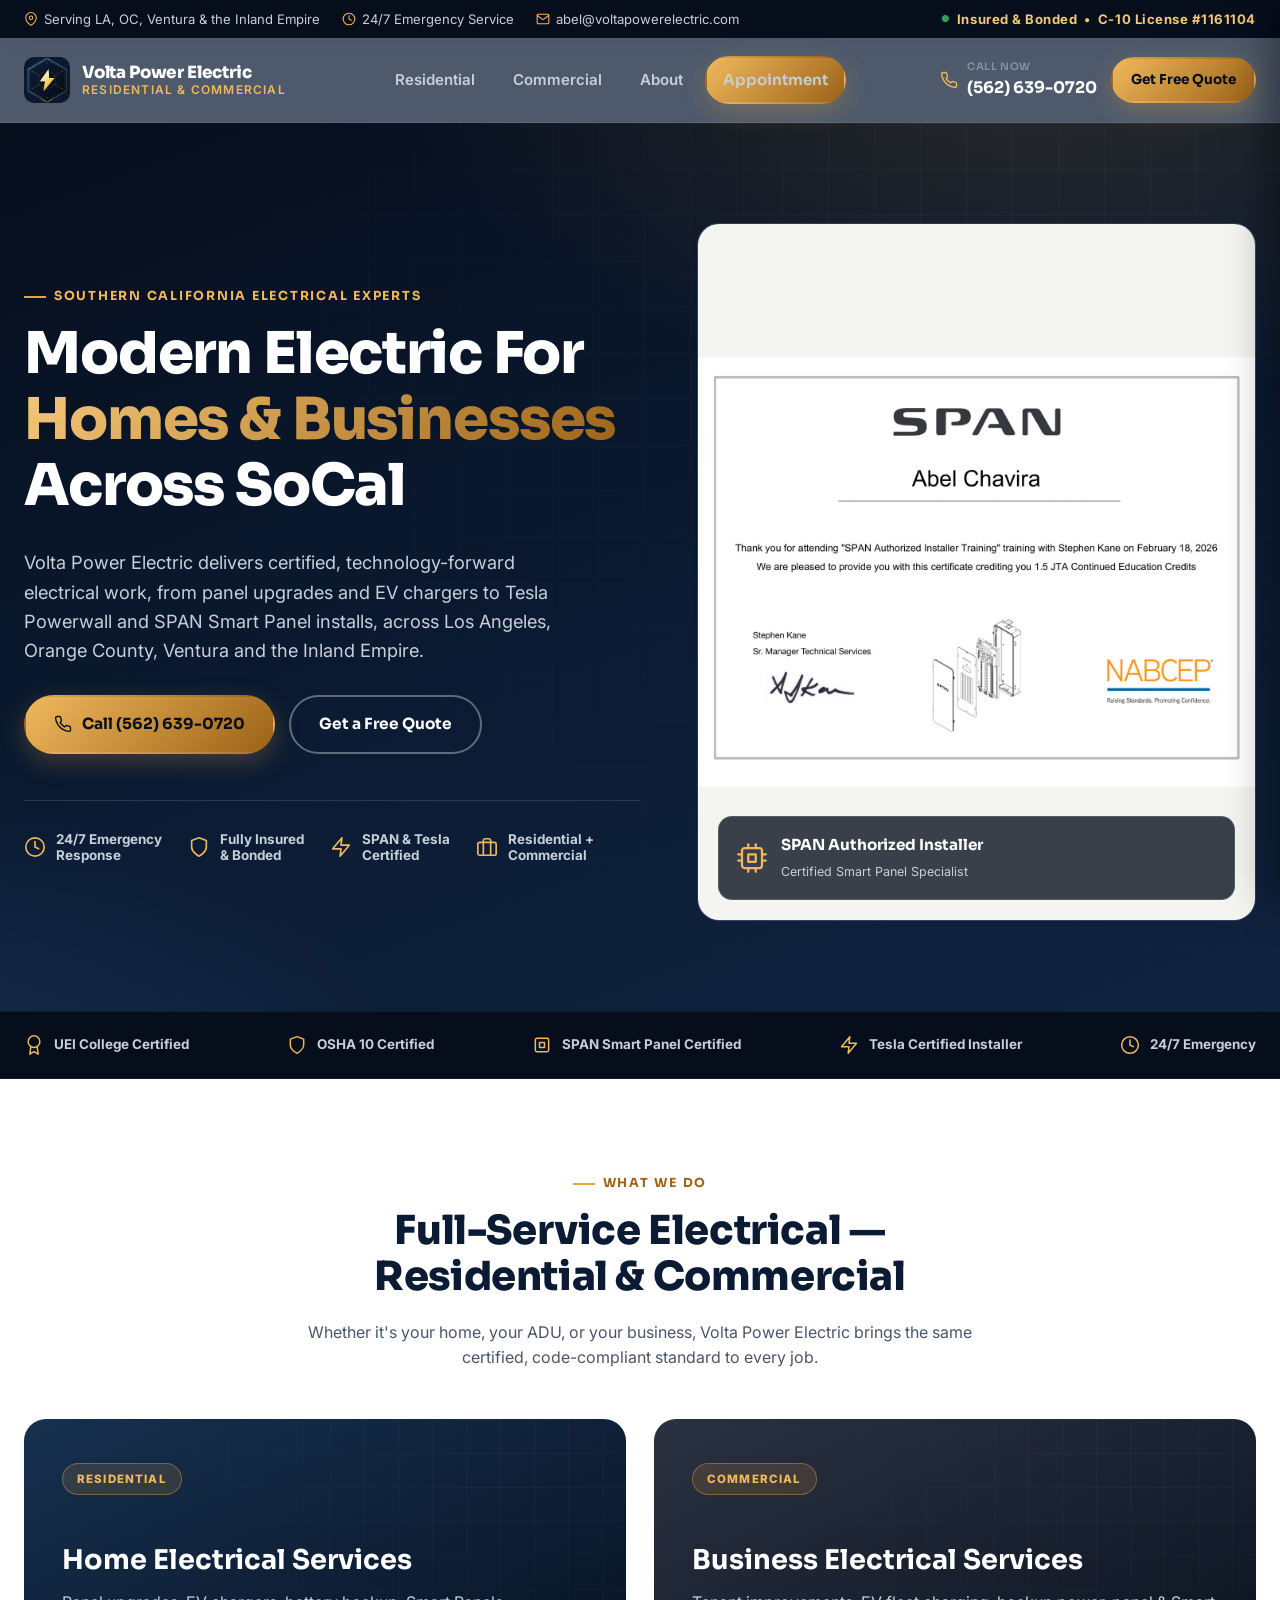
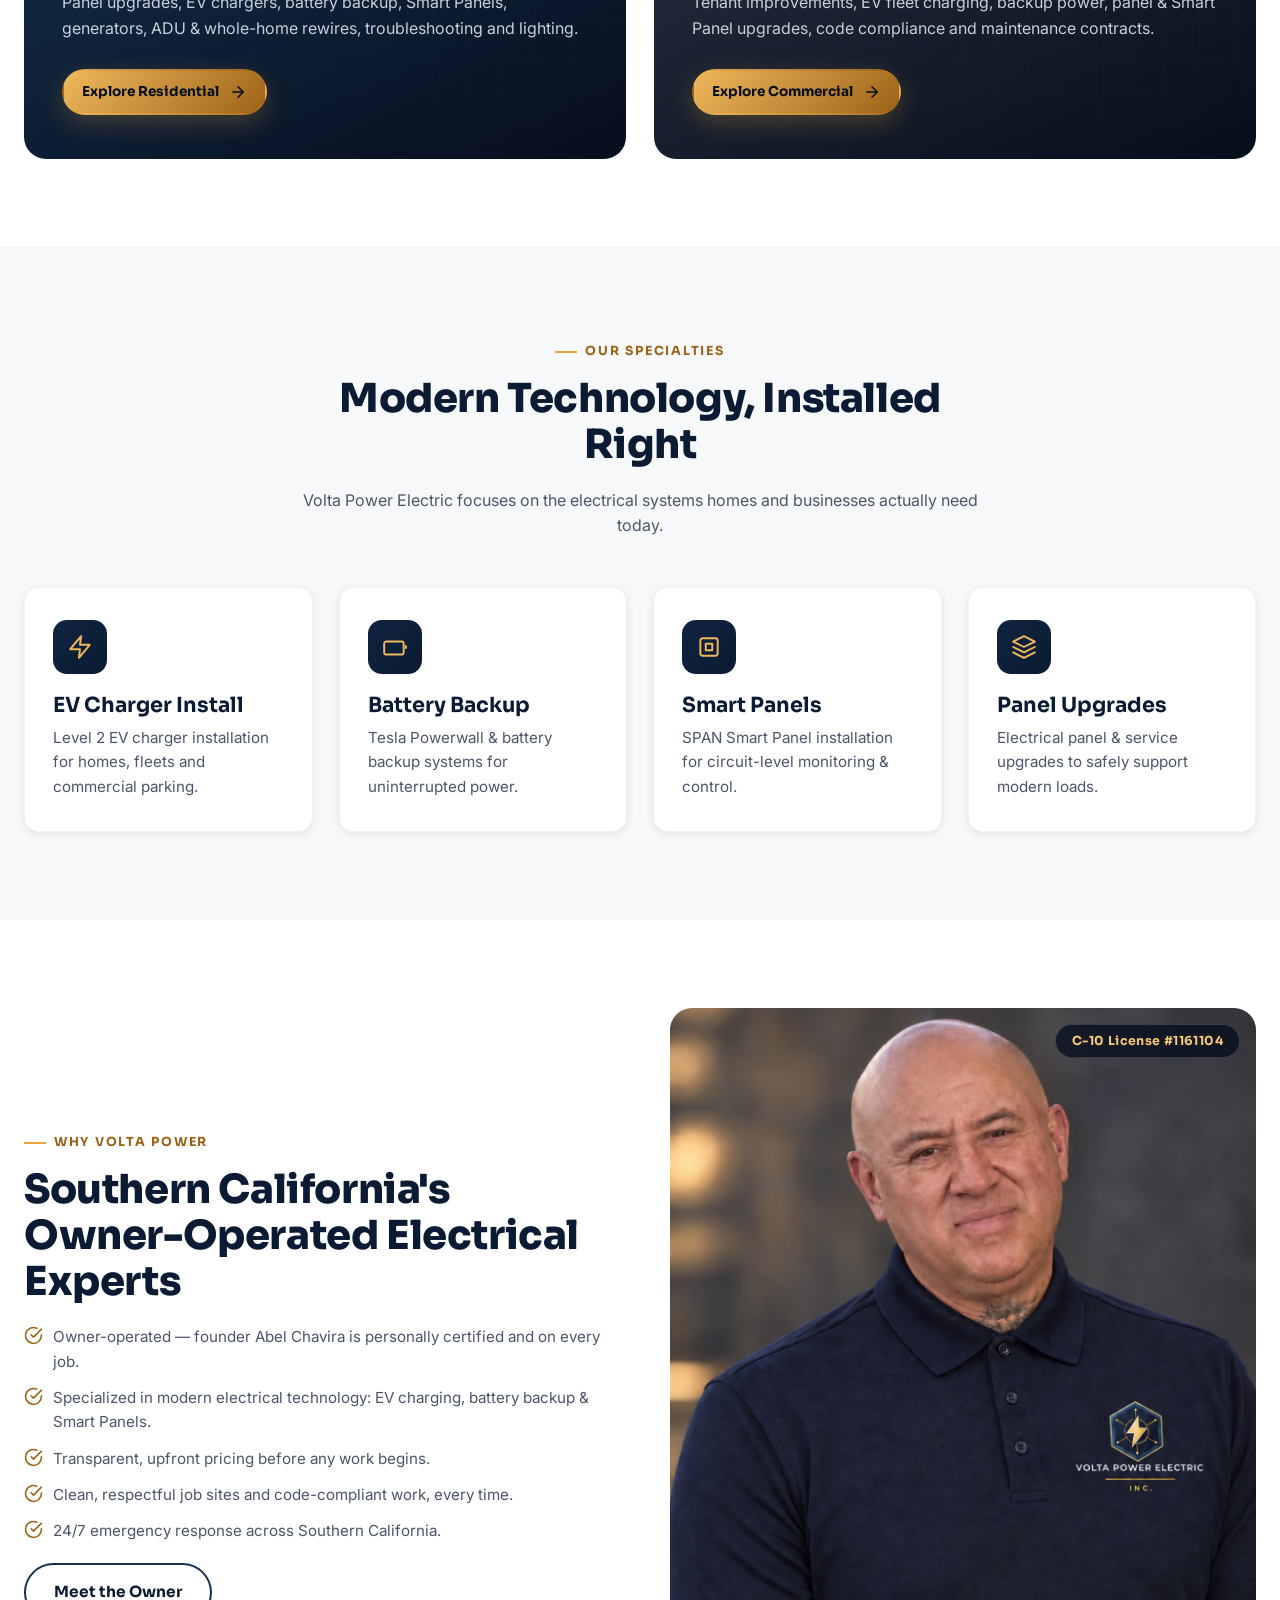
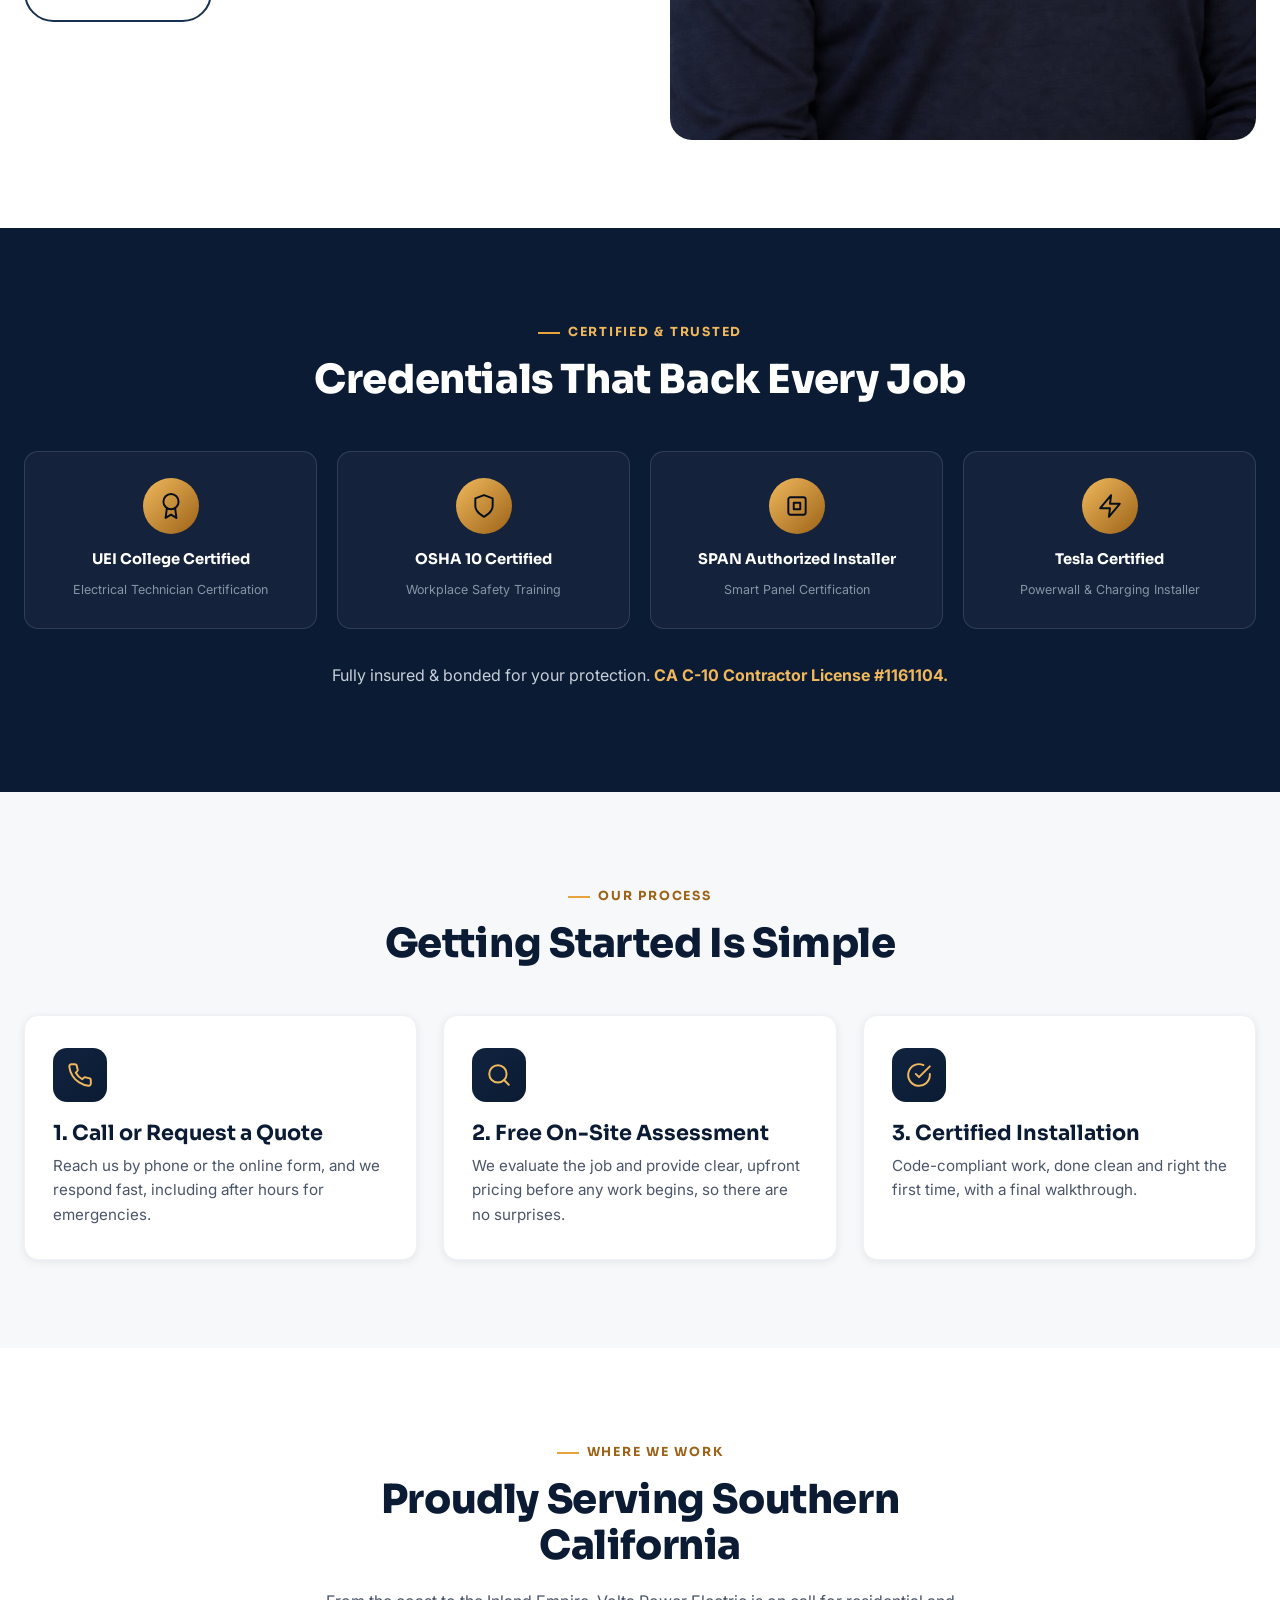
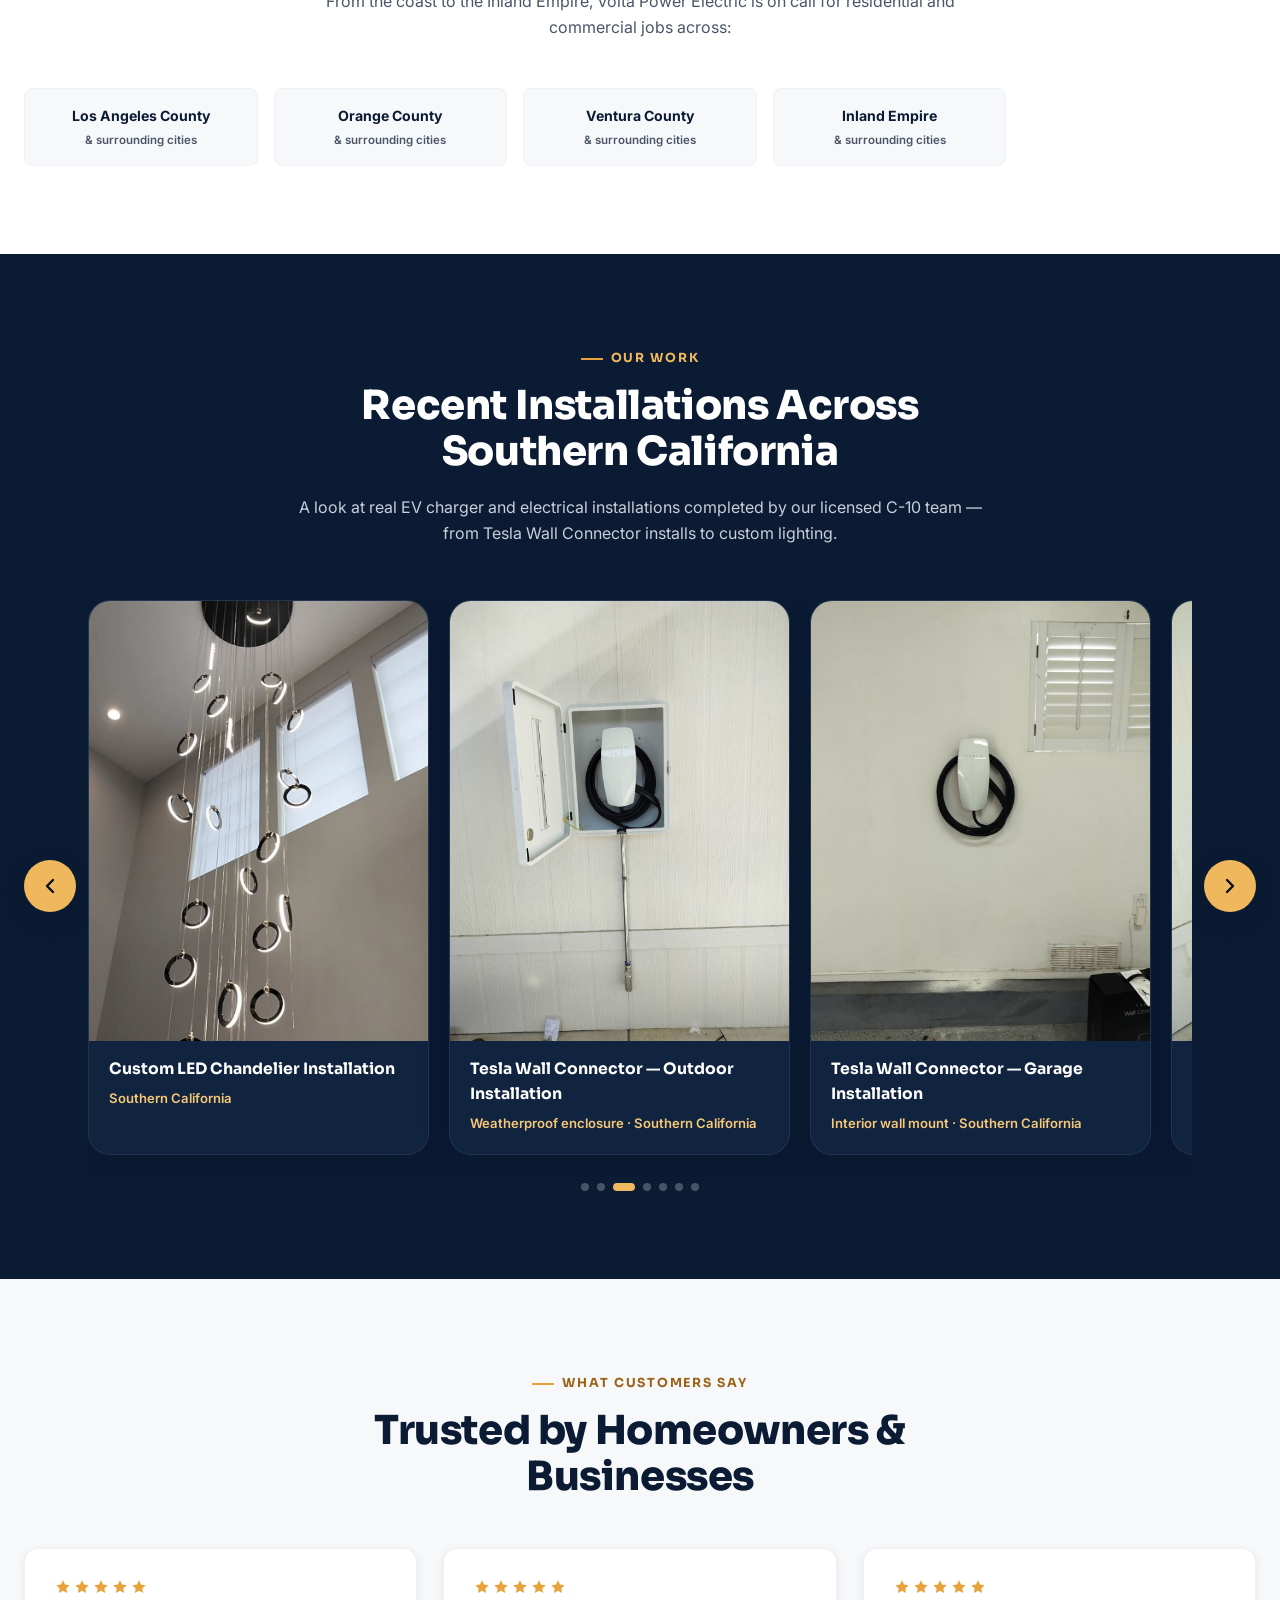
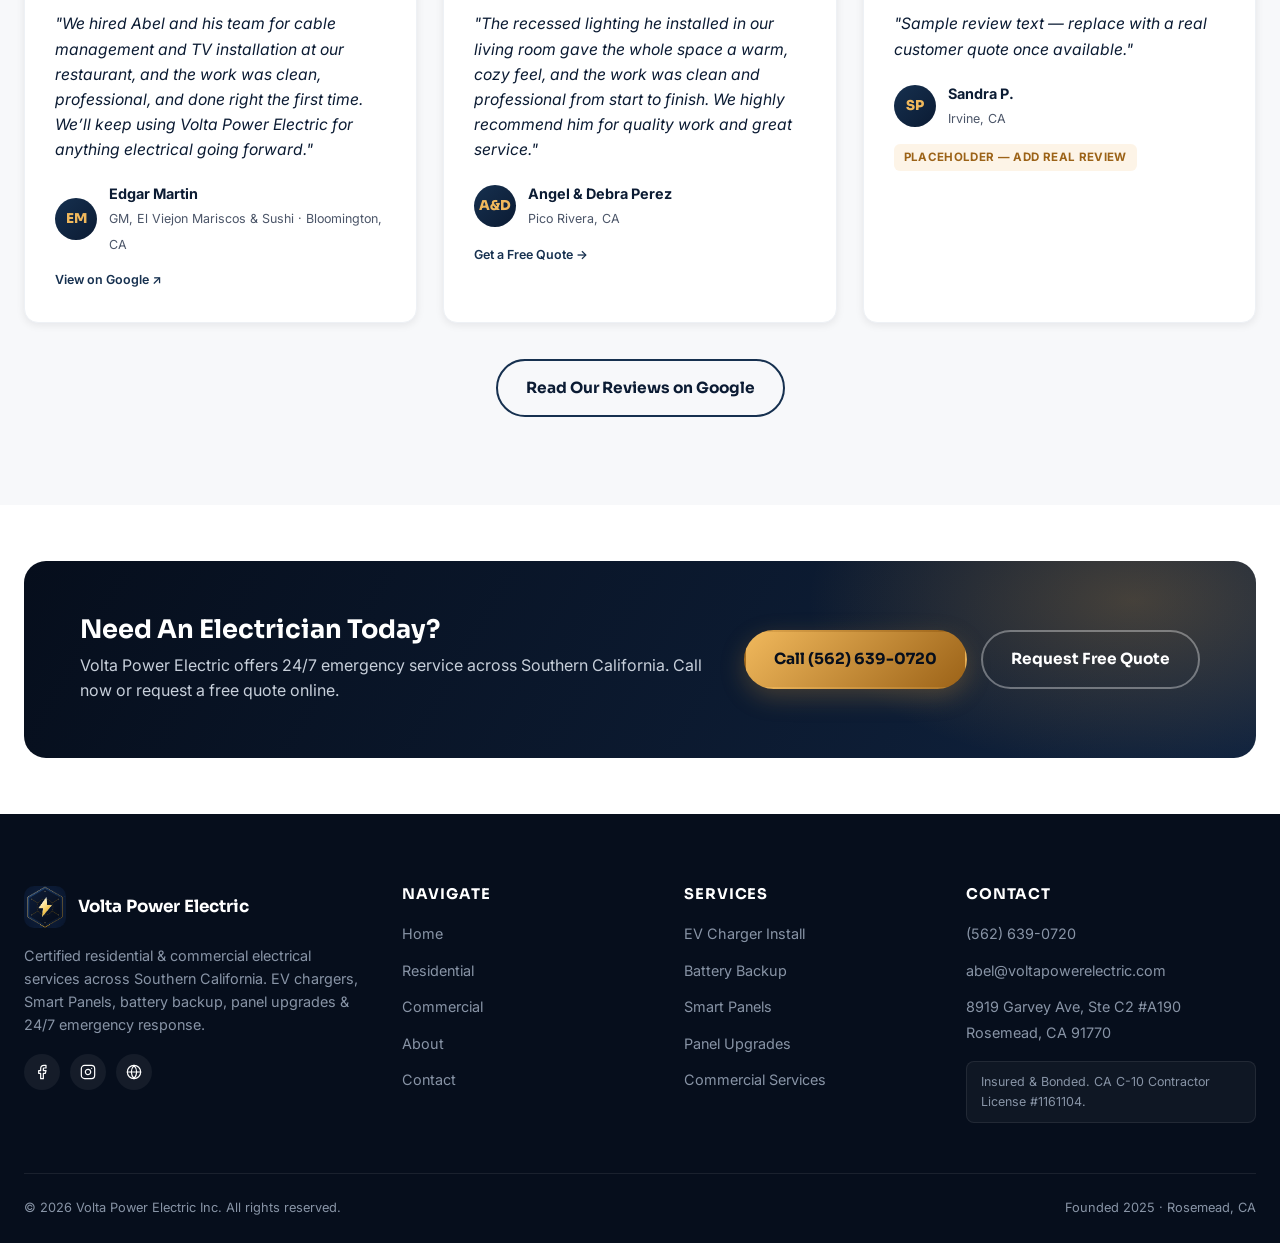
==== index.html @ 50ca8257 "Add living room recessed lighting photo to Our Work carousel New 7th carousel slide and matching JSO" ====
<!DOCTYPE html>
<html lang="en">
<head>
<meta charset="UTF-8">
<meta name="viewport" content="width=device-width, initial-scale=1.0">
<title>Volta Power Electric | SoCal Residential &amp; Commercial Electrician</title>
<meta name="description" content="Licensed C-10 electrician serving LA, Orange County, the Inland Empire &amp; Ventura County. EV chargers, Smart Panels, battery backup &amp; 24/7 emergency service.">
<meta name="robots" content="index, follow">
<link rel="canonical" href="https://voltapowerelectric.com/">
<meta name="theme-color" content="#0b1b33">
<link rel="icon" type="image/png" href="assets/images/favicon-32.png">
<link rel="apple-touch-icon" href="assets/images/apple-touch-icon.png">
<meta property="og:type" content="website">
<meta property="og:site_name" content="Volta Power Electric">
<meta property="og:title" content="Volta Power Electric | SoCal Residential &amp; Commercial Electrician">
<meta property="og:description" content="Licensed C-10 electrician serving LA, Orange County, the Inland Empire &amp; Ventura County. EV chargers, Smart Panels, battery backup &amp; 24/7 emergency service.">
<meta property="og:url" content="https://voltapowerelectric.com/">
<meta property="og:image" content="https://voltapowerelectric.com/assets/images/logo-full.png">
<meta property="og:image:width" content="3000">
<meta property="og:image:height" content="3500">
<meta property="og:locale" content="en_US">
<meta name="twitter:card" content="summary_large_image">
<meta name="twitter:title" content="Volta Power Electric | SoCal Residential &amp; Commercial Electrician">
<meta name="twitter:description" content="Licensed C-10 electrician serving LA, Orange County, the Inland Empire &amp; Ventura County. EV chargers, Smart Panels, battery backup &amp; 24/7 emergency service.">
<meta name="twitter:image" content="https://voltapowerelectric.com/assets/images/logo-full.png">
<link rel="preconnect" href="https://fonts.googleapis.com">
<link rel="preconnect" href="https://fonts.gstatic.com" crossorigin>
<link href="https://fonts.googleapis.com/css2?family=Inter:wght@400;500;600;700;800&family=Sora:wght@600;700;800&display=swap" rel="stylesheet">
<link rel="stylesheet" href="css/style.css?v=7">

<script type="application/ld+json">
{
  "@context": "https://schema.org",
  "@type": "Electrician",
  "@id": "https://voltapowerelectric.com/#business",
  "name": "Volta Power Electric",
  "legalName": "Volta Power Electric Inc.",
  "url": "https://voltapowerelectric.com/",
  "image": [
    "https://voltapowerelectric.com/assets/images/logo-full.png",
    {
      "@type": "ImageObject",
      "url": "https://voltapowerelectric.com/assets/images/tesla-wall-connector-outdoor-enclosure-installation.jpg",
      "caption": "Tesla Wall Connector EV charger installed in a weatherproof outdoor enclosure, Southern California"
    },
    {
      "@type": "ImageObject",
      "url": "https://voltapowerelectric.com/assets/images/tesla-wall-connector-wall-mount-installation.jpg",
      "caption": "Tesla Wall Connector Level 2 EV charger installed on an interior garage wall, Southern California"
    },
    {
      "@type": "ImageObject",
      "url": "https://voltapowerelectric.com/assets/images/ev-charger-installation-tesla-model-y.jpg",
      "caption": "Tesla Model Y charging from a newly installed EV charger, Southern California"
    },
    {
      "@type": "ImageObject",
      "url": "https://voltapowerelectric.com/assets/images/led-chandelier-installation-southern-california.jpg",
      "caption": "Custom multi-tier LED ring chandelier installation, Southern California"
    },
    {
      "@type": "ImageObject",
      "url": "https://voltapowerelectric.com/assets/images/stage-lighting-installation-church-auditorium.jpg",
      "caption": "Theatrical stage lighting installation in a church auditorium, Southern California"
    },
    {
      "@type": "ImageObject",
      "url": "https://voltapowerelectric.com/assets/images/commercial-stage-lighting-fixture-installation.jpg",
      "caption": "Commercial stage lighting fixture installation, Southern California"
    },
    {
      "@type": "ImageObject",
      "url": "https://voltapowerelectric.com/assets/images/recessed-lighting-living-room-installation.jpg",
      "caption": "Recessed LED lighting installation in a living room, Southern California"
    }
  ],
  "logo": "https://voltapowerelectric.com/assets/images/logo-full.png",
  "telephone": "+1-562-639-0720",
  "email": "abel@voltapowerelectric.com",
  "priceRange": "$$",
  "foundingDate": "2025",
  "founder": {
    "@type": "Person",
    "name": "Abel Chavira"
  },
  "address": {
    "@type": "PostalAddress",
    "streetAddress": "8919 Garvey Ave, Ste C2 #A190",
    "addressLocality": "Rosemead",
    "addressRegion": "CA",
    "postalCode": "91770",
    "addressCountry": "US"
  },
  "areaServed": [
    {
      "@type": "AdministrativeArea",
      "name": "Los Angeles County"
    },
    {
      "@type": "AdministrativeArea",
      "name": "Orange County"
    },
    {
      "@type": "AdministrativeArea",
      "name": "Ventura County"
    },
    {
      "@type": "AdministrativeArea",
      "name": "Inland Empire"
    }
  ],
  "openingHoursSpecification": [
    {
      "@type": "OpeningHoursSpecification",
      "dayOfWeek": [
        "Monday",
        "Tuesday",
        "Wednesday",
        "Thursday",
        "Friday"
      ],
      "opens": "08:00",
      "closes": "17:00"
    }
  ],
  "hasCredential": {
    "@type": "Credential",
    "credentialCategory": "License",
    "name": "CA C-10 Electrical Contractor License",
    "identifier": "1161104"
  },
  "sameAs": [
    "https://www.google.com/search?q=Volta+Power+Electric+Rosemead+CA"
  ],
  "hasOfferCatalog": {
    "@type": "OfferCatalog",
    "name": "Electrical Services",
    "itemListElement": [
      {
        "@type": "Offer",
        "itemOffered": {
          "@type": "Service",
          "name": "EV Charger Installation"
        }
      },
      {
        "@type": "Offer",
        "itemOffered": {
          "@type": "Service",
          "name": "Electrical Panel Upgrades"
        }
      },
      {
        "@type": "Offer",
        "itemOffered": {
          "@type": "Service",
          "name": "Smart Panel Installation"
        }
      },
      {
        "@type": "Offer",
        "itemOffered": {
          "@type": "Service",
          "name": "Battery Backup Installation"
        }
      },
      {
        "@type": "Offer",
        "itemOffered": {
          "@type": "Service",
          "name": "Generator Installation"
        }
      },
      {
        "@type": "Offer",
        "itemOffered": {
          "@type": "Service",
          "name": "Home & ADU Rewiring"
        }
      },
      {
        "@type": "Offer",
        "itemOffered": {
          "@type": "Service",
          "name": "Electrical Troubleshooting & Repair"
        }
      },
      {
        "@type": "Offer",
        "itemOffered": {
          "@type": "Service",
          "name": "Lighting Design & Installation"
        }
      },
      {
        "@type": "Offer",
        "itemOffered": {
          "@type": "Service",
          "name": "Commercial Tenant Improvements"
        }
      },
      {
        "@type": "Offer",
        "itemOffered": {
          "@type": "Service",
          "name": "Commercial Maintenance Contracts"
        }
      }
    ]
  }
}
</script>
</head>
<body>
<a class="skip-link" href="#main-content">Skip to main content</a>

<!-- ============ TOP BAR ============ -->
<div class="top-bar">
  <div class="container">
    <div class="top-bar-left">
      <span><svg aria-hidden="true" focusable="false" viewBox="0 0 24 24" fill="none" stroke="currentColor" stroke-width="1.8" stroke-linecap="round" stroke-linejoin="round"><path d="M21 10c0 7-9 13-9 13s-9-6-9-13a9 9 0 0 1 18 0z"></path><circle cx="12" cy="10" r="3"></circle></svg> Serving LA, OC, Ventura &amp; the Inland Empire</span>
      <span><svg aria-hidden="true" focusable="false" viewBox="0 0 24 24" fill="none" stroke="currentColor" stroke-width="1.8" stroke-linecap="round" stroke-linejoin="round"><circle cx="12" cy="12" r="10"></circle><polyline points="12 6 12 12 16 14"></polyline></svg> 24/7 Emergency Service</span>
      <span><svg aria-hidden="true" focusable="false" viewBox="0 0 24 24" fill="none" stroke="currentColor" stroke-width="1.8" stroke-linecap="round" stroke-linejoin="round"><path d="M4 4h16c1.1 0 2 .9 2 2v12c0 1.1-.9 2-2 2H4c-1.1 0-2-.9-2-2V6c0-1.1.9-2 2-2z"></path><polyline points="22,6 12,13 2,6"></polyline></svg> abel@voltapowerelectric.com</span>
    </div>
    <div class="top-bar-badge">Insured &amp; Bonded &nbsp;•&nbsp; C-10 License #1161104</div>
  </div>
</div>

<!-- ============ HEADER ============ -->
<header class="site-header">
  <div class="container header-inner">
    <a href="index.html" class="brand">
      <img src="assets/images/logo-icon.png" alt="Volta Power Electric logo">
      <div class="brand-text">
        <strong>Volta Power Electric</strong>
        <span>Residential &amp; Commercial</span>
      </div>
    </a>
    <nav class="main-nav">
      <a href="residential.html">Residential</a>
      <a href="commercial.html">Commercial</a>
      <a href="about.html">About</a>
      <a href="contact.html#book-online" class="btn btn-gold btn-sm">Appointment</a>
    </nav>
    <div class="header-cta">
      <a href="tel:+15626390720" class="header-phone">
        <svg aria-hidden="true" focusable="false" viewBox="0 0 24 24" fill="none" stroke="currentColor" stroke-width="1.8" stroke-linecap="round" stroke-linejoin="round"><path d="M22 16.92v3a2 2 0 0 1-2.18 2 19.79 19.79 0 0 1-8.63-3.07 19.5 19.5 0 0 1-6-6 19.79 19.79 0 0 1-3.07-8.67A2 2 0 0 1 4.11 2h3a2 2 0 0 1 2 1.72c.127.96.361 1.903.7 2.81a2 2 0 0 1-.45 2.11L8.09 9.91a16 16 0 0 0 6 6l1.27-1.27a2 2 0 0 1 2.11-.45c.907.339 1.85.573 2.81.7A2 2 0 0 1 22 16.92z"></path></svg>
        <span><small>Call Now</small>(562) 639-0720</span>
      </a>
      <a href="contact.html" class="btn btn-gold btn-sm">Get Free Quote</a>
    </div>
    <button class="nav-toggle" aria-label="Toggle navigation"><span></span></button>
  </div>
</header>
<div class="nav-scrim"></div>
<nav class="mobile-nav">
  <a href="index.html">Home</a>
  <a href="residential.html">Residential</a>
  <a href="commercial.html">Commercial</a>
  <a href="about.html">About</a>
  <a href="contact.html#book-online">Appointment</a>
  <a href="tel:+15626390720" class="btn btn-gold btn-block">Call (562) 639-0720</a>
</nav>

<main id="main-content">
<!-- ============ HERO ============ -->
<section class="hero">
  <div class="container hero-grid">
    <div class="hero-copy">
      <span class="eyebrow">Southern California Electrical Experts</span>
      <h1>Modern Electric For <span class="accent">Homes &amp; Businesses</span> Across SoCal</h1>
      <p class="lead">Volta Power Electric delivers certified, technology-forward electrical work, from panel upgrades and EV chargers to Tesla Powerwall and SPAN Smart Panel installs, across Los Angeles, Orange County, Ventura and the Inland Empire.</p>
      <div class="hero-actions">
        <a href="tel:+15626390720" class="btn btn-gold">
          <svg aria-hidden="true" focusable="false" viewBox="0 0 24 24" fill="none" stroke="currentColor" stroke-width="1.8" stroke-linecap="round" stroke-linejoin="round"><path d="M22 16.92v3a2 2 0 0 1-2.18 2 19.79 19.79 0 0 1-8.63-3.07 19.5 19.5 0 0 1-6-6 19.79 19.79 0 0 1-3.07-8.67A2 2 0 0 1 4.11 2h3a2 2 0 0 1 2 1.72c.127.96.361 1.903.7 2.81a2 2 0 0 1-.45 2.11L8.09 9.91a16 16 0 0 0 6 6l1.27-1.27a2 2 0 0 1 2.11-.45c.907.339 1.85.573 2.81.7A2 2 0 0 1 22 16.92z"></path></svg>
          Call (562) 639-0720
        </a>
        <a href="contact.html" class="btn btn-outline">Get a Free Quote</a>
      </div>
      <div class="hero-trust">
        <div class="hero-trust-item">
          <svg aria-hidden="true" focusable="false" viewBox="0 0 24 24" fill="none" stroke="currentColor" stroke-width="1.8" stroke-linecap="round" stroke-linejoin="round"><circle cx="12" cy="12" r="10"></circle><polyline points="12 6 12 12 16 14"></polyline></svg>
          <span>24/7 Emergency<br>Response</span>
        </div>
        <div class="hero-trust-item">
          <svg aria-hidden="true" focusable="false" viewBox="0 0 24 24" fill="none" stroke="currentColor" stroke-width="1.8" stroke-linecap="round" stroke-linejoin="round"><path d="M12 22s8-4 8-10V5l-8-3-8 3v7c0 6 8 10 8 10z"></path></svg>
          <span>Fully Insured<br>&amp; Bonded</span>
        </div>
        <div class="hero-trust-item">
          <svg aria-hidden="true" focusable="false" viewBox="0 0 24 24" fill="none" stroke="currentColor" stroke-width="1.8" stroke-linecap="round" stroke-linejoin="round"><polygon points="13 2 3 14 12 14 11 22 21 10 12 10 13 2"></polygon></svg>
          <span>SPAN &amp; Tesla<br>Certified</span>
        </div>
        <div class="hero-trust-item">
          <svg aria-hidden="true" focusable="false" viewBox="0 0 24 24" fill="none" stroke="currentColor" stroke-width="1.8" stroke-linecap="round" stroke-linejoin="round"><rect x="2" y="7" width="20" height="14" rx="2" ry="2"></rect><path d="M16 21V5a2 2 0 0 0-2-2h-4a2 2 0 0 0-2 2v16"></path></svg>
          <span>Residential +<br>Commercial</span>
        </div>
      </div>
    </div>
    <div class="hero-visual">
      <a href="documents/Abel-Chavira-SPAN-Authorized-Installer-Certificate.pdf" target="_blank" rel="noopener" title="View SPAN Authorized Installer Certificate (PDF)" style="display:flex; align-items:center; justify-content:center; width:100%; height:100%; background:#f4f4f0;">
        <img src="assets/images/span-certificate-preview.jpg" alt="SPAN Authorized Installer Certificate — Abel Chavira" style="width:100%; height:100%; object-fit:contain; display:block;">
      </a>
      <div class="badge-float">
        <svg aria-hidden="true" focusable="false" viewBox="0 0 24 24" fill="none" stroke="currentColor" stroke-width="1.8" stroke-linecap="round" stroke-linejoin="round"><rect x="4" y="4" width="16" height="16" rx="2" ry="2"></rect><rect x="9" y="9" width="6" height="6"></rect><line x1="9" y1="1" x2="9" y2="4"></line><line x1="15" y1="1" x2="15" y2="4"></line><line x1="9" y1="20" x2="9" y2="23"></line><line x1="15" y1="20" x2="15" y2="23"></line><line x1="20" y1="9" x2="23" y2="9"></line><line x1="20" y1="14" x2="23" y2="14"></line><line x1="1" y1="9" x2="4" y2="9"></line><line x1="1" y1="14" x2="4" y2="14"></line></svg>
        <div>
          <strong>SPAN Authorized Installer</strong>
          <span>Certified Smart Panel Specialist</span>
        </div>
      </div>
    </div>
  </div>
</section>

<!-- ============ TRUST STRIP ============ -->
<div class="trust-strip">
  <div class="container">
    <div class="trust-strip-item"><svg aria-hidden="true" focusable="false" viewBox="0 0 24 24" fill="none" stroke="currentColor" stroke-width="1.8" stroke-linecap="round" stroke-linejoin="round"><circle cx="12" cy="8" r="7"></circle><polyline points="8.21 13.89 7 23 12 20 17 23 15.79 13.88"></polyline></svg> UEI College Certified</div>
    <div class="trust-strip-item"><svg aria-hidden="true" focusable="false" viewBox="0 0 24 24" fill="none" stroke="currentColor" stroke-width="1.8" stroke-linecap="round" stroke-linejoin="round"><path d="M12 22s8-4 8-10V5l-8-3-8 3v7c0 6 8 10 8 10z"></path></svg> OSHA 10 Certified</div>
    <div class="trust-strip-item"><svg aria-hidden="true" focusable="false" viewBox="0 0 24 24" fill="none" stroke="currentColor" stroke-width="1.8" stroke-linecap="round" stroke-linejoin="round"><rect x="4" y="4" width="16" height="16" rx="2" ry="2"></rect><rect x="9" y="9" width="6" height="6"></rect></svg> SPAN Smart Panel Certified</div>
    <div class="trust-strip-item"><svg aria-hidden="true" focusable="false" viewBox="0 0 24 24" fill="none" stroke="currentColor" stroke-width="1.8" stroke-linecap="round" stroke-linejoin="round"><polygon points="13 2 3 14 12 14 11 22 21 10 12 10 13 2"></polygon></svg> Tesla Certified Installer</div>
    <div class="trust-strip-item"><svg aria-hidden="true" focusable="false" viewBox="0 0 24 24" fill="none" stroke="currentColor" stroke-width="1.8" stroke-linecap="round" stroke-linejoin="round"><circle cx="12" cy="12" r="10"></circle><polyline points="12 6 12 12 16 14"></polyline></svg> 24/7 Emergency</div>
  </div>
</div>

<!-- ============ SERVICES OVERVIEW ============ -->
<section class="bg-white">
  <div class="container">
    <div class="section-head center">
      <span class="eyebrow">What We Do</span>
      <h2>Full-Service Electrical — Residential &amp; Commercial</h2>
      <p>Whether it's your home, your ADU, or your business, Volta Power Electric brings the same certified, code-compliant standard to every job.</p>
    </div>
    <div class="split-grid">
      <div class="split-card residential">
        <span class="tag">Residential</span>
        <h3>Home Electrical Services</h3>
        <p>Panel upgrades, EV chargers, battery backup, Smart Panels, generators, ADU &amp; whole-home rewires, troubleshooting and lighting.</p>
        <a href="residential.html" class="btn btn-gold btn-sm">Explore Residential
          <svg aria-hidden="true" focusable="false" viewBox="0 0 24 24" fill="none" stroke="currentColor" stroke-width="2" stroke-linecap="round" stroke-linejoin="round"><line x1="5" y1="12" x2="19" y2="12"></line><polyline points="12 5 19 12 12 19"></polyline></svg>
        </a>
      </div>
      <div class="split-card commercial">
        <span class="tag">Commercial</span>
        <h3>Business Electrical Services</h3>
        <p>Tenant improvements, EV fleet charging, backup power, panel &amp; Smart Panel upgrades, code compliance and maintenance contracts.</p>
        <a href="commercial.html" class="btn btn-gold btn-sm">Explore Commercial
          <svg aria-hidden="true" focusable="false" viewBox="0 0 24 24" fill="none" stroke="currentColor" stroke-width="2" stroke-linecap="round" stroke-linejoin="round"><line x1="5" y1="12" x2="19" y2="12"></line><polyline points="12 5 19 12 12 19"></polyline></svg>
        </a>
      </div>
    </div>
  </div>
</section>

<!-- ============ SPECIALTIES ============ -->
<section class="bg-off">
  <div class="container">
    <div class="section-head center">
      <span class="eyebrow">Our Specialties</span>
      <h2>Modern Technology, Installed Right</h2>
      <p>Volta Power Electric focuses on the electrical systems homes and businesses actually need today.</p>
    </div>
    <div class="grid grid-4">
      <div class="card">
        <div class="card-icon"><svg aria-hidden="true" focusable="false" viewBox="0 0 24 24" fill="none" stroke="currentColor" stroke-width="1.8" stroke-linecap="round" stroke-linejoin="round"><polygon points="13 2 3 14 12 14 11 22 21 10 12 10 13 2"></polygon></svg></div>
        <h3>EV Charger Install</h3>
        <p>Level 2 EV charger installation for homes, fleets and commercial parking.</p>
      </div>
      <div class="card">
        <div class="card-icon"><svg aria-hidden="true" focusable="false" viewBox="0 0 24 24" fill="none" stroke="currentColor" stroke-width="1.8" stroke-linecap="round" stroke-linejoin="round"><rect x="2" y="7" width="18" height="12" rx="2" ry="2"></rect><line x1="22" y1="13" x2="22" y2="11"></line></svg></div>
        <h3>Battery Backup</h3>
        <p>Tesla Powerwall &amp; battery backup systems for uninterrupted power.</p>
      </div>
      <div class="card">
        <div class="card-icon"><svg aria-hidden="true" focusable="false" viewBox="0 0 24 24" fill="none" stroke="currentColor" stroke-width="1.8" stroke-linecap="round" stroke-linejoin="round"><rect x="4" y="4" width="16" height="16" rx="2" ry="2"></rect><rect x="9" y="9" width="6" height="6"></rect></svg></div>
        <h3>Smart Panels</h3>
        <p>SPAN Smart Panel installation for circuit-level monitoring &amp; control.</p>
      </div>
      <div class="card">
        <div class="card-icon"><svg aria-hidden="true" focusable="false" viewBox="0 0 24 24" fill="none" stroke="currentColor" stroke-width="1.8" stroke-linecap="round" stroke-linejoin="round"><polygon points="12 2 2 7 12 12 22 7 12 2"></polygon><polyline points="2 17 12 22 22 17"></polyline><polyline points="2 12 12 17 22 12"></polyline></svg></div>
        <h3>Panel Upgrades</h3>
        <p>Electrical panel &amp; service upgrades to safely support modern loads.</p>
      </div>
    </div>
  </div>
</section>

<!-- ============ WHY CHOOSE US ============ -->
<section class="bg-white">
  <div class="container two-col">
    <div>
      <span class="eyebrow">Why Volta Power</span>
      <h2>Southern California's Owner-Operated Electrical Experts</h2>
      <ul class="check-list">
        <li>
          <svg aria-hidden="true" focusable="false" viewBox="0 0 24 24" fill="none" stroke="currentColor" stroke-width="2" stroke-linecap="round" stroke-linejoin="round"><path d="M22 11.08V12a10 10 0 1 1-5.93-9.14"></path><polyline points="22 4 12 14.01 9 11.01"></polyline></svg>
          Owner-operated — founder Abel Chavira is personally certified and on every job.
        </li>
        <li>
          <svg aria-hidden="true" focusable="false" viewBox="0 0 24 24" fill="none" stroke="currentColor" stroke-width="2" stroke-linecap="round" stroke-linejoin="round"><path d="M22 11.08V12a10 10 0 1 1-5.93-9.14"></path><polyline points="22 4 12 14.01 9 11.01"></polyline></svg>
          Specialized in modern electrical technology: EV charging, battery backup &amp; Smart Panels.
        </li>
        <li>
          <svg aria-hidden="true" focusable="false" viewBox="0 0 24 24" fill="none" stroke="currentColor" stroke-width="2" stroke-linecap="round" stroke-linejoin="round"><path d="M22 11.08V12a10 10 0 1 1-5.93-9.14"></path><polyline points="22 4 12 14.01 9 11.01"></polyline></svg>
          Transparent, upfront pricing before any work begins.
        </li>
        <li>
          <svg aria-hidden="true" focusable="false" viewBox="0 0 24 24" fill="none" stroke="currentColor" stroke-width="2" stroke-linecap="round" stroke-linejoin="round"><path d="M22 11.08V12a10 10 0 1 1-5.93-9.14"></path><polyline points="22 4 12 14.01 9 11.01"></polyline></svg>
          Clean, respectful job sites and code-compliant work, every time.
        </li>
        <li>
          <svg aria-hidden="true" focusable="false" viewBox="0 0 24 24" fill="none" stroke="currentColor" stroke-width="2" stroke-linecap="round" stroke-linejoin="round"><path d="M22 11.08V12a10 10 0 1 1-5.93-9.14"></path><polyline points="22 4 12 14.01 9 11.01"></polyline></svg>
          24/7 emergency response across Southern California.
        </li>
      </ul>
      <a href="about.html" class="btn btn-outline-navy" style="margin-top:8px;">Meet the Owner</a>
    </div>
    <div class="portrait-frame" style="border-radius:var(--radius-lg); overflow:hidden; aspect-ratio: 4/5;">
      <img src="assets/images/abel-chavira.jpg" alt="Abel Chavira, Owner &amp; Certified Electrician" style="width:100%; height:100%; object-fit:cover; display:block;">
      <button type="button" class="license-badge-corner" data-open-pdf-modal aria-haspopup="dialog">C-10 License #1161104</button>
    </div>
  </div>
</section>

<!-- ============ CERTIFICATIONS ============ -->
<section class="bg-navy">
  <div class="container">
    <div class="section-head center">
      <span class="eyebrow">Certified &amp; Trusted</span>
      <h2>Credentials That Back Every Job</h2>
    </div>
    <div class="cert-grid">
      <div class="cert-card">
        <div class="cert-icon"><svg aria-hidden="true" focusable="false" viewBox="0 0 24 24" fill="none" stroke="currentColor" stroke-width="1.8" stroke-linecap="round" stroke-linejoin="round"><circle cx="12" cy="8" r="7"></circle><polyline points="8.21 13.89 7 23 12 20 17 23 15.79 13.88"></polyline></svg></div>
        <strong>UEI College Certified</strong>
        <span>Electrical Technician Certification</span>
      </div>
      <div class="cert-card">
        <div class="cert-icon"><svg aria-hidden="true" focusable="false" viewBox="0 0 24 24" fill="none" stroke="currentColor" stroke-width="1.8" stroke-linecap="round" stroke-linejoin="round"><path d="M12 22s8-4 8-10V5l-8-3-8 3v7c0 6 8 10 8 10z"></path></svg></div>
        <strong>OSHA 10 Certified</strong>
        <span>Workplace Safety Training</span>
      </div>
      <div class="cert-card">
        <div class="cert-icon"><svg aria-hidden="true" focusable="false" viewBox="0 0 24 24" fill="none" stroke="currentColor" stroke-width="1.8" stroke-linecap="round" stroke-linejoin="round"><rect x="4" y="4" width="16" height="16" rx="2" ry="2"></rect><rect x="9" y="9" width="6" height="6"></rect></svg></div>
        <strong>SPAN Authorized Installer</strong>
        <span>Smart Panel Certification</span>
      </div>
      <div class="cert-card">
        <div class="cert-icon"><svg aria-hidden="true" focusable="false" viewBox="0 0 24 24" fill="none" stroke="currentColor" stroke-width="1.8" stroke-linecap="round" stroke-linejoin="round"><polygon points="13 2 3 14 12 14 11 22 21 10 12 10 13 2"></polygon></svg></div>
        <strong>Tesla Certified</strong>
        <span>Powerwall &amp; Charging Installer</span>
      </div>
    </div>
    <p class="text-center" style="margin-top:34px; color: var(--gray-300);">Fully insured &amp; bonded for your protection. <strong style="color:var(--gold-400);">CA C-10 Contractor License #1161104.</strong></p>
  </div>
</section>

<!-- ============ HOW IT WORKS ============ -->
<section class="bg-off">
  <div class="container">
    <div class="section-head center">
      <span class="eyebrow">Our Process</span>
      <h2>Getting Started Is Simple</h2>
    </div>
    <div class="grid grid-3">
      <div class="card">
        <div class="card-icon"><svg aria-hidden="true" focusable="false" viewBox="0 0 24 24" fill="none" stroke="currentColor" stroke-width="1.8" stroke-linecap="round" stroke-linejoin="round"><path d="M22 16.92v3a2 2 0 0 1-2.18 2 19.79 19.79 0 0 1-8.63-3.07 19.5 19.5 0 0 1-6-6 19.79 19.79 0 0 1-3.07-8.67A2 2 0 0 1 4.11 2h3a2 2 0 0 1 2 1.72c.127.96.361 1.903.7 2.81a2 2 0 0 1-.45 2.11L8.09 9.91a16 16 0 0 0 6 6l1.27-1.27a2 2 0 0 1 2.11-.45c.907.339 1.85.573 2.81.7A2 2 0 0 1 22 16.92z"></path></svg></div>
        <h3>1. Call or Request a Quote</h3>
        <p>Reach us by phone or the online form, and we respond fast, including after hours for emergencies.</p>
      </div>
      <div class="card">
        <div class="card-icon"><svg aria-hidden="true" focusable="false" viewBox="0 0 24 24" fill="none" stroke="currentColor" stroke-width="1.8" stroke-linecap="round" stroke-linejoin="round"><circle cx="11" cy="11" r="8"></circle><line x1="21" y1="21" x2="16.65" y2="16.65"></line></svg></div>
        <h3>2. Free On-Site Assessment</h3>
        <p>We evaluate the job and provide clear, upfront pricing before any work begins, so there are no surprises.</p>
      </div>
      <div class="card">
        <div class="card-icon"><svg aria-hidden="true" focusable="false" viewBox="0 0 24 24" fill="none" stroke="currentColor" stroke-width="1.8" stroke-linecap="round" stroke-linejoin="round"><path d="M22 11.08V12a10 10 0 1 1-5.93-9.14"></path><polyline points="22 4 12 14.01 9 11.01"></polyline></svg></div>
        <h3>3. Certified Installation</h3>
        <p>Code-compliant work, done clean and right the first time, with a final walkthrough.</p>
      </div>
    </div>
  </div>
</section>

<!-- ============ SERVICE AREA ============ -->
<section class="bg-white">
  <div class="container">
    <div class="section-head center">
      <span class="eyebrow">Where We Work</span>
      <h2>Proudly Serving Southern California</h2>
      <p>From the coast to the Inland Empire, Volta Power Electric is on call for residential and commercial jobs across:</p>
    </div>
    <div class="area-grid">
      <div class="area-chip">Los Angeles County<span>&amp; surrounding cities</span></div>
      <div class="area-chip">Orange County<span>&amp; surrounding cities</span></div>
      <div class="area-chip">Ventura County<span>&amp; surrounding cities</span></div>
      <div class="area-chip">Inland Empire<span>&amp; surrounding cities</span></div>
    </div>
  </div>
</section>

<!-- ============ OUR WORK ============ -->
<section class="bg-navy" id="our-work">
  <div class="container">
    <div class="section-head center">
      <span class="eyebrow">Our Work</span>
      <h2>Recent Installations Across Southern California</h2>
      <p>A look at real EV charger and electrical installations completed by our licensed C-10 team &mdash; from Tesla Wall Connector installs to custom lighting.</p>
    </div>
    <div class="work-carousel">
      <button type="button" class="carousel-btn carousel-btn-prev" data-carousel-prev aria-label="Previous project photo">
        <svg aria-hidden="true" focusable="false" viewBox="0 0 24 24" fill="none" stroke="currentColor" stroke-width="2" stroke-linecap="round" stroke-linejoin="round"><polyline points="15 18 9 12 15 6"></polyline></svg>
      </button>
      <div class="work-track" data-carousel-track tabindex="0" role="region" aria-roledescription="carousel" aria-label="Project photo gallery">
        <figure class="work-slide" data-carousel-slide>
          <img src="assets/images/led-chandelier-installation-southern-california.jpg" alt="Spiral LED ring chandelier installed in a two-story home foyer" loading="lazy" width="794" height="1400">
          <figcaption><strong>Custom LED Chandelier Installation</strong><span>Southern California</span></figcaption>
        </figure>
        <figure class="work-slide" data-carousel-slide>
          <img src="assets/images/tesla-wall-connector-outdoor-enclosure-installation.jpg" alt="Tesla Wall Connector EV charger mounted in a weatherproof outdoor enclosure" loading="lazy" width="1050" height="1400">
          <figcaption><strong>Tesla Wall Connector &mdash; Outdoor Installation</strong><span>Weatherproof enclosure &middot; Southern California</span></figcaption>
        </figure>
        <figure class="work-slide" data-carousel-slide>
          <img src="assets/images/tesla-wall-connector-wall-mount-installation.jpg" alt="Tesla Wall Connector EV charger mounted on an interior garage wall" loading="lazy" width="1050" height="1400">
          <figcaption><strong>Tesla Wall Connector &mdash; Garage Installation</strong><span>Interior wall mount &middot; Southern California</span></figcaption>
        </figure>
        <figure class="work-slide" data-carousel-slide>
          <img src="assets/images/ev-charger-installation-tesla-model-y.jpg" alt="Tesla Model Y plugged into a newly installed home EV charger" loading="lazy" width="1050" height="1400">
          <figcaption><strong>EV Charger Installation</strong><span>Ready to charge &middot; Southern California</span></figcaption>
        </figure>
        <figure class="work-slide" data-carousel-slide>
          <img src="assets/images/stage-lighting-installation-church-auditorium.jpg" alt="Stage lighting fixture mounted on a ceiling truss in a church auditorium" loading="lazy" width="1050" height="1400">
          <figcaption><strong>Stage Lighting Installation</strong><span>Church auditorium &middot; Southern California</span></figcaption>
        </figure>
        <figure class="work-slide" data-carousel-slide>
          <img src="assets/images/commercial-stage-lighting-fixture-installation.jpg" alt="Commercial stage lighting fixture mounted on a ceiling truss" loading="lazy" width="1050" height="1400">
          <figcaption><strong>Commercial Lighting Installation</strong><span>Southern California</span></figcaption>
        </figure>
        <figure class="work-slide" data-carousel-slide>
          <img src="assets/images/recessed-lighting-living-room-installation.jpg" alt="Recessed LED lighting installed in a living room ceiling" loading="lazy" width="1024" height="768">
          <figcaption><strong>Recessed Lighting Installation</strong><span>Living room &middot; Southern California</span></figcaption>
        </figure>
      </div>
      <button type="button" class="carousel-btn carousel-btn-next" data-carousel-next aria-label="Next project photo">
        <svg aria-hidden="true" focusable="false" viewBox="0 0 24 24" fill="none" stroke="currentColor" stroke-width="2" stroke-linecap="round" stroke-linejoin="round"><polyline points="9 18 15 12 9 6"></polyline></svg>
      </button>
    </div>
    <div class="carousel-dots" data-carousel-dots></div>
  </div>
</section>

<!-- ============ TESTIMONIALS ============ -->
<section class="bg-off">
  <div class="container">
    <div class="section-head center">
      <span class="eyebrow">What Customers Say</span>
      <h2>Trusted by Homeowners &amp; Businesses</h2>
    </div>
    <div class="grid grid-3">
      <div class="testi-card">
        <div class="testi-stars">
          <svg aria-hidden="true" focusable="false" viewBox="0 0 24 24" fill="currentColor"><polygon points="12 2 15.09 8.26 22 9.27 17 14.14 18.18 21.02 12 17.77 5.82 21.02 7 14.14 2 9.27 8.91 8.26 12 2"></polygon></svg>
          <svg aria-hidden="true" focusable="false" viewBox="0 0 24 24" fill="currentColor"><polygon points="12 2 15.09 8.26 22 9.27 17 14.14 18.18 21.02 12 17.77 5.82 21.02 7 14.14 2 9.27 8.91 8.26 12 2"></polygon></svg>
          <svg aria-hidden="true" focusable="false" viewBox="0 0 24 24" fill="currentColor"><polygon points="12 2 15.09 8.26 22 9.27 17 14.14 18.18 21.02 12 17.77 5.82 21.02 7 14.14 2 9.27 8.91 8.26 12 2"></polygon></svg>
          <svg aria-hidden="true" focusable="false" viewBox="0 0 24 24" fill="currentColor"><polygon points="12 2 15.09 8.26 22 9.27 17 14.14 18.18 21.02 12 17.77 5.82 21.02 7 14.14 2 9.27 8.91 8.26 12 2"></polygon></svg>
          <svg aria-hidden="true" focusable="false" viewBox="0 0 24 24" fill="currentColor"><polygon points="12 2 15.09 8.26 22 9.27 17 14.14 18.18 21.02 12 17.77 5.82 21.02 7 14.14 2 9.27 8.91 8.26 12 2"></polygon></svg>
        </div>
        <blockquote>"We hired Abel and his team for cable management and TV installation at our restaurant, and the work was clean, professional, and done right the first time. We’ll keep using Volta Power Electric for anything electrical going forward."</blockquote>
        <div class="testi-person">
          <div class="testi-avatar">EM</div>
          <div><strong>Edgar Martin</strong><span>GM, El Viejon Mariscos &amp; Sushi &middot; Bloomington, CA</span></div>
        </div>
        <a class="testi-source" href="https://share.google/qU9FLqSfdnpmx8aQb" target="_blank" rel="noopener">View on Google &#8599;</a>
      </div>
      <div class="testi-card">
        <div class="testi-stars">
          <svg aria-hidden="true" focusable="false" viewBox="0 0 24 24" fill="currentColor"><polygon points="12 2 15.09 8.26 22 9.27 17 14.14 18.18 21.02 12 17.77 5.82 21.02 7 14.14 2 9.27 8.91 8.26 12 2"></polygon></svg>
          <svg aria-hidden="true" focusable="false" viewBox="0 0 24 24" fill="currentColor"><polygon points="12 2 15.09 8.26 22 9.27 17 14.14 18.18 21.02 12 17.77 5.82 21.02 7 14.14 2 9.27 8.91 8.26 12 2"></polygon></svg>
          <svg aria-hidden="true" focusable="false" viewBox="0 0 24 24" fill="currentColor"><polygon points="12 2 15.09 8.26 22 9.27 17 14.14 18.18 21.02 12 17.77 5.82 21.02 7 14.14 2 9.27 8.91 8.26 12 2"></polygon></svg>
          <svg aria-hidden="true" focusable="false" viewBox="0 0 24 24" fill="currentColor"><polygon points="12 2 15.09 8.26 22 9.27 17 14.14 18.18 21.02 12 17.77 5.82 21.02 7 14.14 2 9.27 8.91 8.26 12 2"></polygon></svg>
          <svg aria-hidden="true" focusable="false" viewBox="0 0 24 24" fill="currentColor"><polygon points="12 2 15.09 8.26 22 9.27 17 14.14 18.18 21.02 12 17.77 5.82 21.02 7 14.14 2 9.27 8.91 8.26 12 2"></polygon></svg>
        </div>
        <blockquote>"The recessed lighting he installed in our living room gave the whole space a warm, cozy feel, and the work was clean and professional from start to finish. We highly recommend him for quality work and great service."</blockquote>
        <div class="testi-person">
          <div class="testi-avatar">A&amp;D</div>
          <div><strong>Angel &amp; Debra Perez</strong><span>Pico Rivera, CA</span></div>
        </div>
        <a class="testi-source" href="contact.html#book-online">Get a Free Quote &#8594;</a>
      </div>
      <div class="testi-card">
        <div class="testi-stars">
          <svg aria-hidden="true" focusable="false" viewBox="0 0 24 24" fill="currentColor"><polygon points="12 2 15.09 8.26 22 9.27 17 14.14 18.18 21.02 12 17.77 5.82 21.02 7 14.14 2 9.27 8.91 8.26 12 2"></polygon></svg>
          <svg aria-hidden="true" focusable="false" viewBox="0 0 24 24" fill="currentColor"><polygon points="12 2 15.09 8.26 22 9.27 17 14.14 18.18 21.02 12 17.77 5.82 21.02 7 14.14 2 9.27 8.91 8.26 12 2"></polygon></svg>
          <svg aria-hidden="true" focusable="false" viewBox="0 0 24 24" fill="currentColor"><polygon points="12 2 15.09 8.26 22 9.27 17 14.14 18.18 21.02 12 17.77 5.82 21.02 7 14.14 2 9.27 8.91 8.26 12 2"></polygon></svg>
          <svg aria-hidden="true" focusable="false" viewBox="0 0 24 24" fill="currentColor"><polygon points="12 2 15.09 8.26 22 9.27 17 14.14 18.18 21.02 12 17.77 5.82 21.02 7 14.14 2 9.27 8.91 8.26 12 2"></polygon></svg>
          <svg aria-hidden="true" focusable="false" viewBox="0 0 24 24" fill="currentColor"><polygon points="12 2 15.09 8.26 22 9.27 17 14.14 18.18 21.02 12 17.77 5.82 21.02 7 14.14 2 9.27 8.91 8.26 12 2"></polygon></svg>
        </div>
        <blockquote>"Sample review text — replace with a real customer quote once available."</blockquote>
        <div class="testi-person">
          <div class="testi-avatar">SP</div>
          <div><strong>Sandra P.</strong><span>Irvine, CA</span></div>
        </div>
        <span class="placeholder-note">Placeholder — add real review</span>
      </div>
    </div>
    <div class="text-center" style="margin-top:36px;">
      <a href="https://www.google.com/search?q=Volta+Power+Electric+Rosemead+CA" target="_blank" rel="noopener" class="btn btn-outline-navy">Read Our Reviews on Google</a>
    </div>
  </div>
</section>

<!-- ============ CTA BANNER ============ -->
<section class="bg-white section-tight">
  <div class="container">
    <div class="cta-banner">
      <div>
        <h3>Need An Electrician Today?</h3>
        <p>Volta Power Electric offers 24/7 emergency service across Southern California. Call now or request a free quote online.</p>
      </div>
      <div class="cta-actions">
        <a href="tel:+15626390720" class="btn btn-gold">Call (562) 639-0720</a>
        <a href="contact.html" class="btn btn-outline">Request Free Quote</a>
      </div>
    </div>
  </div>
</section>
</main>

<!-- ============ FOOTER ============ -->
<footer class="site-footer">
  <div class="container">
    <div class="footer-grid">
      <div>
        <div class="footer-brand">
          <img src="assets/images/logo-icon.png" alt="Volta Power Electric logo">
          <strong>Volta Power Electric</strong>
        </div>
        <p>Certified residential &amp; commercial electrical services across Southern California. EV chargers, Smart Panels, battery backup, panel upgrades &amp; 24/7 emergency response.</p>
        <div class="footer-social">
          <a href="#" aria-label="Facebook"><svg aria-hidden="true" focusable="false" viewBox="0 0 24 24" fill="none" stroke="currentColor" stroke-width="1.8" stroke-linecap="round" stroke-linejoin="round"><path d="M18 2h-3a5 5 0 0 0-5 5v3H7v4h3v8h4v-8h3l1-4h-4V7a1 1 0 0 1 1-1h3z"></path></svg></a>
          <a href="https://www.instagram.com/voltapowerelectric?stkn=NTc4MTIwNjQ2YQ==" aria-label="Instagram" target="_blank" rel="noopener"><svg aria-hidden="true" focusable="false" viewBox="0 0 24 24" fill="none" stroke="currentColor" stroke-width="1.8" stroke-linecap="round" stroke-linejoin="round"><rect x="2" y="2" width="20" height="20" rx="5" ry="5"></rect><path d="M16 11.37A4 4 0 1 1 12.63 8 4 4 0 0 1 16 11.37z"></path><line x1="17.5" y1="6.5" x2="17.51" y2="6.5"></line></svg></a>
          <a href="https://www.google.com/search?q=Volta+Power+Electric+Rosemead+CA" target="_blank" rel="noopener" aria-label="Google Reviews"><svg aria-hidden="true" focusable="false" viewBox="0 0 24 24" fill="none" stroke="currentColor" stroke-width="1.8" stroke-linecap="round" stroke-linejoin="round"><circle cx="12" cy="12" r="10"></circle><line x1="2" y1="12" x2="22" y2="12"></line><path d="M12 2a15.3 15.3 0 0 1 4 10 15.3 15.3 0 0 1-4 10 15.3 15.3 0 0 1-4-10 15.3 15.3 0 0 1 4-10z"></path></svg></a>
        </div>
      </div>
      <div>
        <h4>Navigate</h4>
        <ul class="footer-links">
          <li><a href="index.html">Home</a></li>
          <li><a href="residential.html">Residential</a></li>
          <li><a href="commercial.html">Commercial</a></li>
          <li><a href="about.html">About</a></li>
          <li><a href="contact.html">Contact</a></li>
        </ul>
      </div>
      <div>
        <h4>Services</h4>
        <ul class="footer-links">
          <li><a href="residential.html#ev-charger">EV Charger Install</a></li>
          <li><a href="residential.html#battery-backup">Battery Backup</a></li>
          <li><a href="residential.html#smart-panels">Smart Panels</a></li>
          <li><a href="residential.html#panel-upgrades">Panel Upgrades</a></li>
          <li><a href="commercial.html">Commercial Services</a></li>
        </ul>
      </div>
      <div>
        <h4>Contact</h4>
        <ul class="footer-links">
          <li><a href="tel:+15626390720">(562) 639-0720</a></li>
          <li><a href="mailto:abel@voltapowerelectric.com">abel@voltapowerelectric.com</a></li>
          <li><a href="https://maps.google.com/?q=8919+Garvey+Ave+Ste+C2+%23A190+Rosemead+CA+91770" target="_blank" rel="noopener">8919 Garvey Ave, Ste C2 #A190<br>Rosemead, CA 91770</a></li>
        </ul>
        <div class="license-note">Insured &amp; Bonded. CA C-10 Contractor License #1161104.</div>
      </div>
    </div>
    <div class="footer-bottom">
      <span>© <span data-year></span> Volta Power Electric Inc. All rights reserved.</span>
      <span>Founded 2025 · Rosemead, CA</span>
    </div>
  </div>
</footer>

<!-- ============ MOBILE STICKY CALL BAR ============ -->
<div class="sticky-call">
  <a href="tel:+15626390720" class="btn btn-gold btn-block">Call Now</a>
  <a href="contact.html" class="btn btn-block" style="background:transparent;border:2px solid rgba(255,255,255,.4);color:#fff;">Get Quote</a>
</div>

<!-- ============ LICENSE PDF MODAL ============ -->
<div class="pdf-modal" id="license-pdf-modal" role="dialog" aria-modal="true" aria-label="C-10 Contractor License">
  <div class="pdf-modal-inner">
    <div class="pdf-modal-bar">
      <span>CA C-10 Contractor License #1161104</span>
      <div style="display:flex; align-items:center; gap:16px;">
        <a href="documents/Volta-Power-Electric-C10-License-1161104.pdf" target="_blank" rel="noopener">Open PDF in new tab &#8599;</a>
        <button type="button" class="pdf-modal-close" aria-label="Close">&times;</button>
      </div>
    </div>
    <iframe src="" data-pdf-src="documents/Volta-Power-Electric-C10-License-1161104.pdf" title="CA C-10 Contractor License"></iframe>
  </div>
</div>

<script src="js/main.js?v=5"></script>
</body>
</html>
---- css/style.css ----
/* ==========================================================================
   Volta Power Electric — Design System
   Navy / Gold / White — Bold Modern
   ========================================================================== */

:root {
  /* Brand colors (pulled from logo) */
  --navy-950: #060e1c;
  --navy-900: #0b1b33;
  --navy-800: #10233f;
  --navy-700: #16304f;
  --navy-600: #1f3f63;
  --navy-500: #2c527d;

  --gold-300: #f5c878;
  --gold-400: #f0b85c;
  --gold-500: #e8a33d;
  --gold-600: #9c6318; /* darkened from #d38f2a for 4.5:1 text contrast on white/off-white (WCAG AA) */
  --gold-glow: rgba(232, 163, 61, 0.35);

  --white: #ffffff;
  --off-white: #f7f8fa;
  --gray-100: #eef1f5;
  --gray-300: #c7cfda;
  --gray-500: #8894a6;
  --gray-700: #4b5568;
  --ink: #0d1526;

  --success: #2e9e5b;
  --danger: #d64545;

  /* Type */
  --font-head: "Sora", "Segoe UI", sans-serif;
  --font-body: "Inter", "Segoe UI", sans-serif;

  /* Layout */
  --max-width: 1280px;
  --radius-sm: 8px;
  --radius-md: 14px;
  --radius-lg: 22px;
  --shadow-sm: 0 2px 8px rgba(6, 14, 28, 0.08);
  --shadow-md: 0 8px 30px rgba(6, 14, 28, 0.12);
  --shadow-gold: 0 8px 24px rgba(232, 163, 61, 0.25);
  --header-h: 84px;
}

/* ---------- Reset ---------- */
*, *::before, *::after { box-sizing: border-box; }
html { scroll-behavior: smooth; }
html {
  max-width: 100%;
  overflow-x: hidden;
}
body {
  margin: 0;
  max-width: 100%;
  overflow-x: hidden;
  font-family: var(--font-body);
  color: var(--ink);
  background: var(--white);
  line-height: 1.6;
  -webkit-font-smoothing: antialiased;
}
h1, h2, h3, h4 { font-family: var(--font-head); line-height: 1.15; margin: 0 0 .5em; color: var(--navy-900); }
h1 { font-size: clamp(2.4rem, 5vw, 3.6rem); font-weight: 800; letter-spacing: -0.02em; }
h2 { font-size: clamp(1.8rem, 3.2vw, 2.5rem); font-weight: 800; letter-spacing: -0.01em; }
h3 { font-size: 1.3rem; font-weight: 700; }
p { margin: 0 0 1em; color: var(--gray-700); }
a { color: inherit; text-decoration: none; }
img { max-width: 100%; display: block; }
ul { margin: 0; padding: 0; list-style: none; }
button { font-family: inherit; cursor: pointer; }

.container {
  max-width: var(--max-width);
  margin: 0 auto;
  padding: 0 24px;
}
section { padding: 88px 0; }
.section-tight { padding: 56px 0; }
.bg-navy { background: var(--navy-900); color: var(--gray-300); }
.bg-navy h2, .bg-navy h3 { color: var(--white); }
.bg-navy p { color: var(--gray-300); }
.bg-off { background: var(--off-white); }
.bg-white { background: var(--white); }

.eyebrow {
  display: inline-flex;
  align-items: center;
  gap: 8px;
  font-family: var(--font-head);
  font-weight: 700;
  font-size: .78rem;
  letter-spacing: .14em;
  text-transform: uppercase;
  color: var(--gold-600);
  margin-bottom: 14px;
}
.bg-navy .eyebrow { color: var(--gold-400); }
.eyebrow::before { content: ""; width: 22px; height: 2px; background: var(--gold-500); display: inline-block; }

.section-head { max-width: 720px; margin: 0 0 48px; }
.section-head.center { margin-left: auto; margin-right: auto; text-align: center; }

/* ---------- Buttons ---------- */
.btn {
  display: inline-flex;
  align-items: center;
  justify-content: center;
  gap: 10px;
  padding: 15px 28px;
  border-radius: 999px;
  font-family: var(--font-head);
  font-weight: 700;
  font-size: .96rem;
  border: 2px solid transparent;
  transition: transform .18s ease, box-shadow .18s ease, background .18s ease, color .18s ease;
  white-space: nowrap;
}
.btn:hover { transform: translateY(-2px); }
.btn-gold {
  background: linear-gradient(135deg, var(--gold-400), var(--gold-600));
  color: var(--navy-950);
  box-shadow: var(--shadow-gold);
}
.btn-gold:hover { box-shadow: 0 12px 28px rgba(232, 163, 61, .38); }
.btn-outline {
  background: transparent;
  border-color: rgba(255,255,255,.35);
  color: var(--white);
}
.btn-outline:hover { border-color: var(--gold-400); color: var(--gold-400); }
.btn-outline-navy {
  background: transparent;
  border-color: var(--navy-700);
  color: var(--navy-900);
}
.btn-outline-navy:hover { border-color: var(--gold-500); color: var(--gold-600); }
.btn-block { width: 100%; }
.btn-sm { padding: 10px 18px; font-size: .85rem; }
.btn svg { width: 18px; height: 18px; flex-shrink: 0; }

/* ---------- Header ---------- */
.site-header {
  position: sticky;
  top: 0;
  z-index: 500;
  background: rgba(11, 27, 51, 0.72);
  backdrop-filter: blur(14px) saturate(140%);
  -webkit-backdrop-filter: blur(14px) saturate(140%);
  border-bottom: 1px solid rgba(255,255,255,.08);
  transition: background .25s ease, box-shadow .25s ease;
}
.site-header.is-scrolled {
  background: rgba(6, 14, 28, 0.92);
  box-shadow: 0 4px 24px rgba(0,0,0,.25);
}
.header-inner {
  display: flex;
  align-items: center;
  justify-content: space-between;
  height: var(--header-h);
  gap: 24px;
}
.brand {
  display: flex;
  align-items: center;
  gap: 12px;
  flex-shrink: 0;
}
.brand img { width: 46px; height: 46px; border-radius: 10px; }
.brand-text { display: flex; flex-direction: column; line-height: 1.1; }
.brand-text strong {
  font-family: var(--font-head);
  color: var(--white);
  font-size: 1.05rem;
  font-weight: 800;
  letter-spacing: -0.01em;
}
.brand-text span {
  font-size: .75rem;
  color: var(--gold-400);
  letter-spacing: .1em;
  text-transform: uppercase;
  font-weight: 600;
}

.main-nav { display: flex; align-items: center; gap: 6px; }
.main-nav a {
  padding: 10px 16px;
  border-radius: 999px;
  color: var(--gray-300);
  font-weight: 600;
  font-size: .94rem;
  transition: background .18s ease, color .18s ease;
}
.main-nav a:hover, .main-nav a.active { color: var(--white); background: rgba(255,255,255,.08); }

.header-cta { display: flex; align-items: center; gap: 14px; flex-shrink: 0; }
.header-phone {
  display: flex;
  align-items: center;
  gap: 9px;
  color: var(--white);
  font-family: var(--font-head);
  font-weight: 700;
}
.header-phone svg { width: 18px; height: 18px; color: var(--gold-400); }
.header-phone small { display: block; font-size: .64rem; color: var(--gray-500); font-weight: 600; letter-spacing: .06em; text-transform: uppercase; }

.nav-toggle {
  display: none;
  background: transparent;
  border: none;
  width: 42px;
  height: 42px;
  border-radius: 10px;
  align-items: center;
  justify-content: center;
}
.nav-toggle span, .nav-toggle::before, .nav-toggle::after {
  content: "";
  display: block;
  width: 22px;
  height: 2px;
  background: var(--white);
  border-radius: 2px;
  transition: transform .2s ease, opacity .2s ease;
}
.nav-toggle span { margin: 5px 0; }
.nav-toggle.is-open span { opacity: 0; }
.nav-toggle.is-open::before { transform: translateY(7px) rotate(45deg); }
.nav-toggle.is-open::after { transform: translateY(-7px) rotate(-45deg); }

/* ---------- Top utility bar ---------- */
.top-bar {
  background: var(--navy-950);
  color: var(--gray-300);
  font-size: .82rem;
}
.top-bar .container { display: flex; align-items: center; justify-content: space-between; height: 38px; }
.top-bar-left { display: flex; gap: 22px; align-items: center; }
.top-bar-left span { display: flex; align-items: center; gap: 6px; }
.top-bar svg { width: 14px; height: 14px; color: var(--gold-400); }
.top-bar-badge {
  display: flex; align-items: center; gap: 6px;
  color: var(--gold-300); font-weight: 700; letter-spacing: .04em;
}
.top-bar-badge::before { content: "●"; color: var(--success); font-size: .6rem; }

/* ---------- Hero ---------- */
.hero {
  position: relative;
  background:
    radial-gradient(1100px 620px at 82% -10%, rgba(232,163,61,.16), transparent 60%),
    radial-gradient(900px 500px at -10% 110%, rgba(44,82,125,.35), transparent 60%),
    linear-gradient(160deg, var(--navy-950) 0%, var(--navy-900) 55%, var(--navy-800) 100%);
  color: var(--white);
  overflow: hidden;
  padding: 100px 0 90px;
}
.hero::after {
  content: "";
  position: absolute;
  inset: 0;
  background-image:
    linear-gradient(rgba(255,255,255,.035) 1px, transparent 1px),
    linear-gradient(90deg, rgba(255,255,255,.035) 1px, transparent 1px);
  background-size: 46px 46px;
  mask-image: radial-gradient(circle at 75% 20%, black, transparent 70%);
  pointer-events: none;
}
.hero-grid {
  position: relative;
  z-index: 2;
  display: grid;
  grid-template-columns: 1.05fr .95fr;
  gap: 56px;
  align-items: center;
}
.hero-copy .eyebrow { color: var(--gold-400); }
.hero-copy h1 { color: var(--white); }
.hero-copy h1 .accent {
  background: linear-gradient(135deg, var(--gold-300), var(--gold-600));
  -webkit-background-clip: text;
  background-clip: text;
  color: transparent;
}
.hero-copy p.lead { font-size: 1.14rem; color: var(--gray-300); max-width: 540px; }
.hero-actions { display: flex; gap: 14px; flex-wrap: wrap; margin-top: 30px; }

.hero-trust {
  display: flex;
  flex-wrap: wrap;
  gap: 26px;
  margin-top: 46px;
  padding-top: 30px;
  border-top: 1px solid rgba(255,255,255,.12);
}
.hero-trust-item { display: flex; align-items: center; gap: 10px; }
.hero-trust-item svg { width: 22px; height: 22px; color: var(--gold-400); flex-shrink: 0; }
.hero-trust-item span { font-size: .84rem; font-weight: 700; color: var(--gray-300); line-height: 1.25; }

.hero-visual {
  position: relative;
  border-radius: var(--radius-lg);
  overflow: hidden;
  aspect-ratio: 4 / 5;
  border: 1px solid rgba(255,255,255,.12);
  background: linear-gradient(155deg, var(--navy-700), var(--navy-900));
}
.hero-visual .badge-float {
  position: absolute;
  bottom: 20px;
  left: 20px;
  right: 20px;
  background: rgba(6,14,28,.78);
  backdrop-filter: blur(10px);
  border: 1px solid rgba(255,255,255,.14);
  border-radius: var(--radius-md);
  padding: 16px 18px;
  display: flex;
  align-items: center;
  gap: 14px;
}
.hero-visual .badge-float svg { width: 30px; height: 30px; color: var(--gold-400); flex-shrink: 0; }
.hero-visual .badge-float strong { display: block; color: var(--white); font-family: var(--font-head); font-size: .95rem; }
.hero-visual .badge-float span { font-size: .78rem; color: var(--gray-300); }

/* ---------- Placeholder image blocks ---------- */
.ph-image {
  position: relative;
  width: 100%;
  height: 100%;
  min-height: 220px;
  display: flex;
  flex-direction: column;
  align-items: center;
  justify-content: center;
  gap: 10px;
  background:
    repeating-linear-gradient(135deg, rgba(255,255,255,.035) 0 2px, transparent 2px 14px),
    linear-gradient(155deg, var(--navy-700), var(--navy-900));
  color: var(--gray-300);
  text-align: center;
  border-radius: inherit;
}
.ph-image.light {
  background:
    repeating-linear-gradient(135deg, rgba(11,27,51,.035) 0 2px, transparent 2px 14px),
    linear-gradient(155deg, var(--gray-100), var(--off-white));
  color: var(--gray-500);
}
.ph-image svg { width: 34px; height: 34px; color: var(--gold-500); opacity: .85; }
.ph-image small { font-size: .72rem; font-weight: 700; letter-spacing: .05em; text-transform: uppercase; padding: 0 20px; opacity: .8; }

/* ---------- Trust strip ---------- */
.trust-strip { background: var(--navy-950); padding: 22px 0; border-top: 1px solid rgba(255,255,255,.06); border-bottom: 1px solid rgba(255,255,255,.06); }
.trust-strip .container { display: flex; flex-wrap: wrap; gap: 32px; align-items: center; justify-content: space-between; }
.trust-strip-item { display: flex; align-items: center; gap: 10px; color: var(--gray-300); font-size: .84rem; font-weight: 700; }
.trust-strip-item svg { width: 20px; height: 20px; color: var(--gold-400); }

/* ---------- Cards / grid ---------- */
.grid { display: grid; gap: 26px; }
.grid-2 { grid-template-columns: repeat(2, 1fr); }
.grid-3 { grid-template-columns: repeat(3, 1fr); }
.grid-4 { grid-template-columns: repeat(4, 1fr); }

.card {
  background: var(--white);
  border-radius: var(--radius-md);
  padding: 32px 28px;
  border: 1px solid var(--gray-100);
  box-shadow: var(--shadow-sm);
  transition: transform .2s ease, box-shadow .2s ease, border-color .2s ease;
}
.card:hover { transform: translateY(-4px); box-shadow: var(--shadow-md); border-color: transparent; }
.card-icon {
  width: 54px; height: 54px;
  border-radius: 14px;
  display: flex; align-items: center; justify-content: center;
  background: linear-gradient(135deg, var(--navy-800), var(--navy-900));
  margin-bottom: 20px;
}
.card-icon svg { width: 26px; height: 26px; color: var(--gold-400); }
.card h3 { margin-bottom: 8px; }
.card p { margin-bottom: 0; font-size: .95rem; }
.card-link { display: inline-flex; align-items: center; gap: 6px; margin-top: 16px; font-weight: 700; color: var(--navy-900); font-size: .88rem; }
.card-link svg { width: 15px; height: 15px; transition: transform .18s ease; }
.card:hover .card-link svg { transform: translateX(3px); }

/* Service split cards (residential / commercial) */
.split-grid { display: grid; grid-template-columns: 1fr 1fr; gap: 28px; }
.split-card {
  border-radius: var(--radius-lg);
  padding: 44px 38px;
  position: relative;
  overflow: hidden;
  color: var(--white);
  min-height: 340px;
  display: flex;
  flex-direction: column;
  justify-content: flex-end;
}
.split-card.residential { background: linear-gradient(155deg, var(--navy-700), var(--navy-950)); }
.split-card.commercial { background: linear-gradient(155deg, #2a3140, var(--navy-950)); }
.split-card::before {
  content: "";
  position: absolute; inset: 0;
  background-image: linear-gradient(rgba(255,255,255,.04) 1px, transparent 1px), linear-gradient(90deg, rgba(255,255,255,.04) 1px, transparent 1px);
  background-size: 34px 34px;
  mask-image: radial-gradient(circle at 80% 10%, black, transparent 65%);
}
.split-card .tag {
  position: relative; z-index: 1;
  display: inline-block;
  align-self: flex-start;
  background: rgba(232,163,61,.15);
  color: var(--gold-400);
  border: 1px solid rgba(232,163,61,.4);
  font-size: .72rem; font-weight: 800; letter-spacing: .1em; text-transform: uppercase;
  padding: 6px 14px; border-radius: 999px;
  margin-bottom: auto;
}
.split-card h3 { position: relative; z-index: 1; color: var(--white); font-size: 1.7rem; margin-top: 20px; }
.split-card p { position: relative; z-index: 1; color: var(--gray-300); }
.split-card .btn { position: relative; z-index: 1; margin-top: 12px; align-self: flex-start; }

/* Service list rows (used on residential/commercial pages) */
.service-list { display: grid; grid-template-columns: repeat(2, 1fr); gap: 20px; }
.service-row {
  display: flex;
  gap: 18px;
  padding: 26px;
  border-radius: var(--radius-md);
  border: 1px solid var(--gray-100);
  background: var(--white);
  transition: border-color .2s ease, box-shadow .2s ease;
}
.service-row:hover { border-color: var(--gold-500); box-shadow: var(--shadow-sm); }
.service-row .icon-wrap {
  width: 50px; height: 50px; flex-shrink: 0;
  border-radius: 12px;
  background: linear-gradient(135deg, var(--navy-800), var(--navy-900));
  display: flex; align-items: center; justify-content: center;
}
.service-row .icon-wrap svg { width: 24px; height: 24px; color: var(--gold-400); }
.service-row h3 { font-family: var(--font-head); font-weight: 700; font-size: 1.04rem; margin-bottom: 6px; color: var(--navy-900); }
.service-row p { font-size: .9rem; margin: 0; }

/* ---------- Certification badges ---------- */
.cert-grid { display: grid; grid-template-columns: repeat(4, 1fr); gap: 20px; }
.cert-card {
  background: rgba(255,255,255,.04);
  border: 1px solid rgba(255,255,255,.12);
  border-radius: var(--radius-md);
  padding: 26px 20px;
  text-align: center;
}
.cert-card .cert-icon {
  width: 56px; height: 56px; margin: 0 auto 14px;
  border-radius: 50%;
  background: linear-gradient(135deg, var(--gold-400), var(--gold-600));
  display: flex; align-items: center; justify-content: center;
}
.cert-card .cert-icon svg { width: 26px; height: 26px; color: var(--navy-950); }
.cert-card strong { display: block; color: var(--white); font-family: var(--font-head); font-size: .92rem; margin-bottom: 4px; }
.cert-card span { font-size: .78rem; color: var(--gray-500); }

/* ---------- Stats ---------- */
.stats-row { display: grid; grid-template-columns: repeat(4, 1fr); gap: 24px; text-align: center; }
.stat strong { display: block; font-family: var(--font-head); font-size: 2.4rem; font-weight: 800; color: var(--gold-400); }
.bg-white .stat strong, .bg-off .stat strong { color: var(--navy-900); }
.stat span { font-size: .84rem; color: var(--gray-300); font-weight: 600; }
.bg-white .stat span, .bg-off .stat span { color: var(--gray-700); }

/* ---------- Service areas ---------- */
.area-grid { display: grid; grid-template-columns: repeat(5, 1fr); gap: 16px; }
.area-chip {
  border: 1px solid var(--gray-100);
  border-radius: var(--radius-sm);
  padding: 16px 14px;
  text-align: center;
  font-weight: 700;
  font-size: .88rem;
  color: var(--navy-900);
  background: var(--off-white);
}
.area-chip span { display: block; font-size: .72rem; font-weight: 600; color: var(--gray-700); margin-top: 3px; } /* was gray-500, failed AA contrast on off-white */

/* ---------- Testimonials ---------- */
.testi-card {
  background: var(--white);
  border: 1px solid var(--gray-100);
  border-radius: var(--radius-md);
  padding: 30px;
  box-shadow: var(--shadow-sm);
}
.testi-stars { display: flex; gap: 3px; margin-bottom: 16px; }
.testi-stars svg { width: 16px; height: 16px; color: var(--gold-500); }
.testi-card blockquote { margin: 0 0 20px; font-size: .98rem; color: var(--navy-900); font-style: italic; }
.testi-person { display: flex; align-items: center; gap: 12px; }
.testi-avatar {
  width: 42px; height: 42px; border-radius: 50%; flex-shrink: 0;
  background: linear-gradient(135deg, var(--navy-700), var(--navy-900));
  display: flex; align-items: center; justify-content: center;
  color: var(--gold-400); font-family: var(--font-head); font-weight: 800; font-size: .85rem;
}
.testi-person strong { display: block; font-size: .9rem; color: var(--navy-900); }
.testi-person span { font-size: .78rem; color: var(--gray-700); } /* was gray-500: 3.07:1 on white, fails AA. gray-700 = 7.5:1 */
.placeholder-note {
  display: inline-block; margin-top: 14px; font-size: .72rem; font-weight: 700;
  color: var(--gold-600); background: rgba(232,163,61,.12); padding: 4px 10px; border-radius: 6px;
  letter-spacing: .03em; text-transform: uppercase;
}
.testi-source {
  display: inline-flex; align-items: center; gap: 4px; margin-top: 14px;
  font-size: .78rem; font-weight: 600; color: var(--navy-700); text-decoration: none;
}
.testi-source:hover { color: var(--gold-600); }

/* ---------- CTA banner ---------- */
.cta-banner {
  background: linear-gradient(120deg, var(--navy-950), var(--navy-800));
  color: var(--white);
  border-radius: var(--radius-lg);
  padding: 54px 56px;
  display: flex;
  align-items: center;
  justify-content: space-between;
  gap: 30px;
  position: relative;
  overflow: hidden;
}
.cta-banner::after {
  content: "";
  position: absolute; inset: 0;
  background: radial-gradient(500px 260px at 90% 20%, rgba(232,163,61,.25), transparent 65%);
}
.cta-banner > * { position: relative; z-index: 1; }
.cta-banner h3 { color: var(--white); font-size: 1.6rem; margin-bottom: 8px; }
.cta-banner p { color: var(--gray-300); margin: 0; }
.cta-banner .cta-actions { display: flex; gap: 14px; flex-shrink: 0; flex-wrap: wrap; }

.emergency-banner {
  background: var(--navy-950);
  color: var(--white);
  padding: 14px 0;
}
.emergency-banner .container { display: flex; align-items: center; justify-content: center; gap: 12px; flex-wrap: wrap; text-align: center; }
.emergency-banner strong { color: var(--gold-400); }
.emergency-banner a { font-weight: 800; text-decoration: underline; text-underline-offset: 3px; }

/* ---------- Forms ---------- */
.form-card {
  background: var(--white);
  border-radius: var(--radius-lg);
  padding: 40px;
  box-shadow: var(--shadow-md);
  border: 1px solid var(--gray-100);
}
.form-row { display: grid; grid-template-columns: 1fr 1fr; gap: 18px; }
.field { margin-bottom: 18px; }
.field label { display: block; font-size: .84rem; font-weight: 700; color: var(--navy-900); margin-bottom: 7px; }
.field input, .field select, .field textarea {
  width: 100%;
  padding: 13px 15px;
  border: 1.5px solid var(--gray-300);
  border-radius: var(--radius-sm);
  font-family: var(--font-body);
  font-size: .96rem;
  color: var(--ink);
  background: var(--off-white);
  transition: border-color .18s ease, background .18s ease;
}
.field input:focus, .field select:focus, .field textarea:focus {
  outline: none;
  border-color: var(--gold-500);
  background: var(--white);
  box-shadow: 0 0 0 3px var(--gold-glow);
}
.field textarea { resize: vertical; min-height: 120px; }
.field-toggle { display: flex; gap: 10px; margin-bottom: 22px; }
.toggle-btn {
  flex: 1;
  text-align: center;
  padding: 13px;
  border-radius: var(--radius-sm);
  border: 1.5px solid var(--gray-300);
  font-weight: 700;
  font-size: .9rem;
  color: var(--gray-700);
  background: var(--off-white);
  cursor: pointer;
  transition: all .18s ease;
}
.toggle-btn input { display: none; }
.toggle-btn.is-active, .toggle-btn:has(input:checked) {
  border-color: var(--gold-500);
  background: rgba(232,163,61,.1);
  color: var(--navy-900);
}
.hp-honeypot { position: absolute; left: -9999px; opacity: 0; }

/* ---------- Info cards (contact page) ---------- */
.info-card {
  display: flex; gap: 16px; align-items: flex-start;
  padding: 22px 0;
  border-bottom: 1px solid var(--gray-100);
}
.info-card:last-child { border-bottom: none; }
.info-card .icon-wrap {
  width: 44px; height: 44px; flex-shrink: 0; border-radius: 12px;
  background: var(--navy-900); display: flex; align-items: center; justify-content: center;
}
.info-card .icon-wrap svg { width: 20px; height: 20px; color: var(--gold-400); }
.info-card strong { display: block; color: var(--navy-900); font-family: var(--font-head); margin-bottom: 3px; }
.info-card a, .info-card p { font-size: .92rem; margin: 0; }

/* ---------- Map ---------- */
.map-frame { border-radius: var(--radius-md); overflow: hidden; border: 1px solid var(--gray-100); }
.map-frame iframe { width: 100%; height: 340px; border: 0; display: block; }

/* ---------- Footer ---------- */
.site-footer { background: var(--navy-950); color: var(--gray-500); padding: 72px 0 0; }
.footer-grid { display: grid; grid-template-columns: 1.4fr 1fr 1fr 1.2fr; gap: 40px; padding-bottom: 50px; border-bottom: 1px solid rgba(255,255,255,.08); }
.footer-brand { display: flex; align-items: center; gap: 12px; margin-bottom: 16px; }
.footer-brand img { width: 42px; height: 42px; border-radius: 10px; }
.footer-brand strong { color: var(--white); font-family: var(--font-head); font-size: 1.05rem; }
.site-footer p { color: var(--gray-500); font-size: .9rem; }
.site-footer h4 { color: var(--white); font-family: var(--font-head); font-size: .92rem; text-transform: uppercase; letter-spacing: .06em; margin-bottom: 18px; }
.footer-links li { margin-bottom: 11px; }
.footer-links a { font-size: .9rem; color: var(--gray-500); transition: color .18s ease; }
.footer-links a:hover { color: var(--gold-400); }
.footer-social { display: flex; gap: 10px; margin-top: 18px; }
.footer-social a {
  width: 36px; height: 36px; border-radius: 50%;
  background: rgba(255,255,255,.06);
  display: flex; align-items: center; justify-content: center;
  transition: background .18s ease;
}
.footer-social a:hover { background: var(--gold-500); }
.footer-social svg { width: 16px; height: 16px; color: var(--white); }
.footer-bottom {
  display: flex; align-items: center; justify-content: space-between;
  padding: 24px 0; font-size: .8rem; flex-wrap: wrap; gap: 12px;
}
.footer-bottom a { color: var(--gray-500); }
.footer-bottom a:hover { color: var(--gold-400); }
.license-note { font-size: .78rem; color: var(--gray-500); background: rgba(255,255,255,.04); padding: 10px 14px; border-radius: 8px; margin-top: 16px; border: 1px solid rgba(255,255,255,.08); }

/* ---------- Breadcrumb / page hero (sub pages) ---------- */
.page-hero {
  background:
    radial-gradient(900px 500px at 85% -10%, rgba(232,163,61,.14), transparent 60%),
    linear-gradient(160deg, var(--navy-950), var(--navy-900));
  color: var(--white);
  padding: 74px 0 68px;
}
.page-hero .eyebrow { color: var(--gold-400); }
.page-hero h1 { color: var(--white); margin-bottom: 14px; }
.page-hero p { color: var(--gray-300); max-width: 640px; font-size: 1.05rem; }
.breadcrumb { display: flex; gap: 8px; align-items: center; font-size: .82rem; color: var(--gray-500); margin-bottom: 18px; }
.breadcrumb a { color: var(--gray-300); font-weight: 600; }
.breadcrumb a:hover { color: var(--gold-400); }

/* ---------- Utilities ---------- */
.text-center { text-align: center; }
.mt-0 { margin-top: 0; }
.mb-0 { margin-bottom: 0; }
.two-col { display: grid; grid-template-columns: 1fr 1fr; gap: 60px; align-items: center; }
.tag-list { display: flex; flex-wrap: wrap; gap: 10px; margin-top: 20px; }
.tag-pill {
  font-size: .82rem; font-weight: 700; color: var(--navy-900);
  background: var(--off-white); border: 1px solid var(--gray-100);
  padding: 8px 14px; border-radius: 999px;
}
.check-list li { display: flex; gap: 10px; align-items: flex-start; margin-bottom: 12px; font-size: .95rem; color: var(--gray-700); }
.check-list svg { width: 19px; height: 19px; color: var(--gold-600); flex-shrink: 0; margin-top: 1px; }
.bg-navy .check-list li { color: var(--gray-300); }

/* ---------- Sticky mobile call bar ---------- */
.sticky-call {
  display: none;
  position: fixed;
  bottom: 0; left: 0; right: 0;
  z-index: 600;
  background: var(--navy-950);
  border-top: 1px solid rgba(255,255,255,.1);
  padding: 12px 16px;
  gap: 10px;
}
.sticky-call a { flex: 1; }

/* ==========================================================================
   Responsive
   ========================================================================== */
@media (max-width: 1080px) {
  .grid-4 { grid-template-columns: repeat(2, 1fr); }
  .cert-grid { grid-template-columns: repeat(2, 1fr); }
  .area-grid { grid-template-columns: repeat(3, 1fr); }
  .stats-row { grid-template-columns: repeat(2, 1fr); gap: 30px; }
  .footer-grid { grid-template-columns: 1fr 1fr; }
}

@media (max-width: 1200px) {
  .main-nav, .header-cta, .top-bar { display: none; }
  .nav-toggle { display: flex; }
}

@media (max-width: 940px) {
  .hero-grid { grid-template-columns: 1fr; }
  .hero-visual { max-width: 460px; aspect-ratio: 16/10; }
  .split-grid, .grid-2, .grid-3, .service-list, .two-col { grid-template-columns: 1fr; }
  .cta-banner { flex-direction: column; align-items: flex-start; }
  .top-bar-left span:nth-child(3) { display: none; }
  .form-row { grid-template-columns: 1fr; }
  .sticky-call { display: flex; }
  body { padding-bottom: 66px; }
}

@media (max-width: 400px) {
  .header-inner { gap: 10px; }
  .brand-text span { display: none; }
}

@media (max-width: 640px) {
  section { padding: 60px 0; }
  .grid-4, .grid-3 { grid-template-columns: 1fr 1fr; }
  .cert-grid { grid-template-columns: 1fr 1fr; }
  .area-grid { grid-template-columns: 1fr 1fr; }
  .stats-row { grid-template-columns: 1fr 1fr; }
  .footer-grid { grid-template-columns: 1fr; gap: 32px; }
  .footer-bottom { flex-direction: column; align-items: flex-start; }
  .cta-banner { padding: 36px 26px; }
  .form-card { padding: 26px; }
}

/* Mobile nav panel */
.mobile-nav {
  position: fixed;
  top: 0; right: 0;
  width: min(320px, 86vw);
  height: 100vh;
  background: var(--navy-950);
  z-index: 700;
  padding: 100px 28px 28px;
  transform: translateX(100%);
  transition: transform .28s ease;
  box-shadow: -10px 0 40px rgba(0,0,0,.4);
}
.mobile-nav.is-open { transform: translateX(0); }
.mobile-nav a {
  display: block;
  padding: 15px 4px;
  font-size: 1.05rem;
  font-weight: 700;
  color: var(--white);
  border-bottom: 1px solid rgba(255,255,255,.08);
}
.mobile-nav .btn { margin-top: 26px; }
.nav-scrim {
  position: fixed; inset: 0; background: rgba(6,14,28,.6);
  z-index: 650; opacity: 0; pointer-events: none; transition: opacity .25s ease;
}
.nav-scrim.is-open { opacity: 1; pointer-events: auto; }

/* ---------- Accessibility utilities ---------- */
.skip-link {
  position: absolute;
  top: -100px;
  left: 12px;
  z-index: 1000;
  background: var(--gold-500);
  color: var(--navy-950);
  font-family: var(--font-head);
  font-weight: 800;
  padding: 12px 20px;
  border-radius: var(--radius-sm);
  transition: top .18s ease;
}
.skip-link:focus {
  top: 12px;
  outline: 3px solid var(--navy-950);
  outline-offset: 2px;
}

.sr-only {
  position: absolute;
  width: 1px; height: 1px;
  padding: 0; margin: -1px;
  overflow: hidden;
  clip: rect(0, 0, 0, 0);
  white-space: nowrap;
  border: 0;
}

/* Visible keyboard focus ring on interactive elements that don't already define one */
a:focus-visible,
button:focus-visible,
.btn:focus-visible,
.nav-toggle:focus-visible,
.toggle-btn:focus-visible,
.card-link:focus-visible {
  outline: 3px solid var(--gold-500);
  outline-offset: 2px;
  border-radius: 4px;
}

/* Respect reduced-motion preference */
@media (prefers-reduced-motion: reduce) {
  html { scroll-behavior: auto; }
  *, *::before, *::after {
    animation-duration: .01ms !important;
    animation-iteration-count: 1 !important;
    transition-duration: .01ms !important;
    scroll-behavior: auto !important;
  }
}


/* ---------- License badge + PDF lightbox modal ---------- */
.portrait-frame { position: relative; }
.license-badge-corner {
  position: absolute;
  top: 16px;
  right: 16px;
  background: rgba(6,14,28,.78);
  backdrop-filter: blur(10px);
  border: 1px solid rgba(255,255,255,.16);
  border-radius: 999px;
  padding: 8px 16px;
  color: var(--gold-300);
  font-family: var(--font-head);
  font-size: .78rem;
  font-weight: 700;
  letter-spacing: .03em;
  cursor: pointer;
  z-index: 2;
}
.license-badge-corner:hover { border-color: var(--gold-500); color: var(--gold-400); }

.license-link-under {
  display: inline-flex;
  align-items: center;
  gap: 8px;
  margin-top: 14px;
  background: none;
  border: none;
  padding: 0;
  color: var(--navy-900);
  font-weight: 700;
  font-size: .9rem;
  text-decoration: underline;
  text-underline-offset: 3px;
  cursor: pointer;
}
.license-link-under:hover { color: var(--gold-600); }

.pdf-modal {
  display: none;
  position: fixed;
  inset: 0;
  background: rgba(6,14,28,.82);
  z-index: 1000;
  padding: 30px 16px;
  align-items: center;
  justify-content: center;
}
.pdf-modal.is-open { display: flex; }
.pdf-modal-inner {
  background: var(--white);
  border-radius: var(--radius-md);
  width: min(900px, 100%);
  height: min(85vh, 1100px);
  position: relative;
  box-shadow: var(--shadow-md);
  display: flex;
  flex-direction: column;
  overflow: hidden;
}
.pdf-modal-bar {
  display: flex;
  align-items: center;
  justify-content: space-between;
  padding: 12px 18px;
  background: var(--navy-900);
  color: var(--white);
  font-size: .85rem;
}
.pdf-modal-bar a { color: var(--gold-300); font-weight: 700; }
.pdf-modal-close {
  background: none;
  border: none;
  color: var(--white);
  font-size: 1.4rem;
  line-height: 1;
  cursor: pointer;
  padding: 4px 8px;
}
.pdf-modal-close:hover { color: var(--gold-400); }
.pdf-modal-inner iframe { flex: 1; width: 100%; border: none; }


/* ---------- Our Work carousel (homepage) ---------- */
.work-carousel {
  position: relative;
  display: flex;
  align-items: center;
  gap: 12px;
}
.work-track {
  display: flex;
  gap: 20px;
  overflow-x: auto;
  scroll-snap-type: x mandatory;
  scroll-behavior: smooth;
  padding: 6px 2px 22px;
  -ms-overflow-style: none;
  scrollbar-width: none;
}
.work-track::-webkit-scrollbar { display: none; }
.work-slide {
  scroll-snap-align: start;
  flex: 0 0 78%;
  margin: 0;
  background: var(--navy-800);
  border-radius: var(--radius-lg);
  overflow: hidden;
  box-shadow: var(--shadow-md);
  border: 1px solid rgba(255,255,255,.08);
}
.work-slide img {
  width: 100%;
  aspect-ratio: 3 / 4;
  max-height: 440px;
  object-fit: cover;
  display: block;
  background: var(--navy-700);
  color: transparent;
  font-size: 0;
}
.work-slide figcaption {
  padding: 16px 20px 20px;
  display: flex;
  flex-direction: column;
  gap: 6px;
}
.work-slide figcaption strong {
  color: var(--white);
  font-family: var(--font-head);
  font-size: .98rem;
}
.work-slide figcaption span {
  color: var(--gold-300);
  font-size: .82rem;
  font-weight: 600;
}
.carousel-btn {
  flex: 0 0 auto;
  width: 52px;
  height: 52px;
  border-radius: 999px;
  border: none;
  background: var(--gold-400);
  color: var(--navy-950);
  display: flex;
  align-items: center;
  justify-content: center;
  cursor: pointer;
  box-shadow: var(--shadow-md);
  transition: background .2s ease, transform .2s ease;
}
.carousel-btn:hover { background: var(--gold-300); transform: scale(1.06); }
.carousel-btn svg { width: 24px; height: 24px; stroke-width: 2.4; }
@media (max-width: 640px) {
  .carousel-btn { width: 42px; height: 42px; }
  .carousel-btn svg { width: 20px; height: 20px; }
}
.carousel-dots {
  display: flex;
  justify-content: center;
  gap: 8px;
  margin-top: 6px;
}
.carousel-dot {
  width: 8px;
  height: 8px;
  border-radius: 999px;
  background: rgba(255,255,255,.25);
  border: none;
  padding: 0;
  cursor: pointer;
  transition: background .2s ease, width .2s ease;
}
.carousel-dot.is-active { background: var(--gold-400); width: 22px; }

@media (min-width: 640px) {
  .work-slide { flex-basis: 46%; }
}
@media (min-width: 940px) {
  .work-slide { flex-basis: 31%; }
}
@media (prefers-reduced-motion: reduce) {
  .work-track { scroll-behavior: auto; }
}
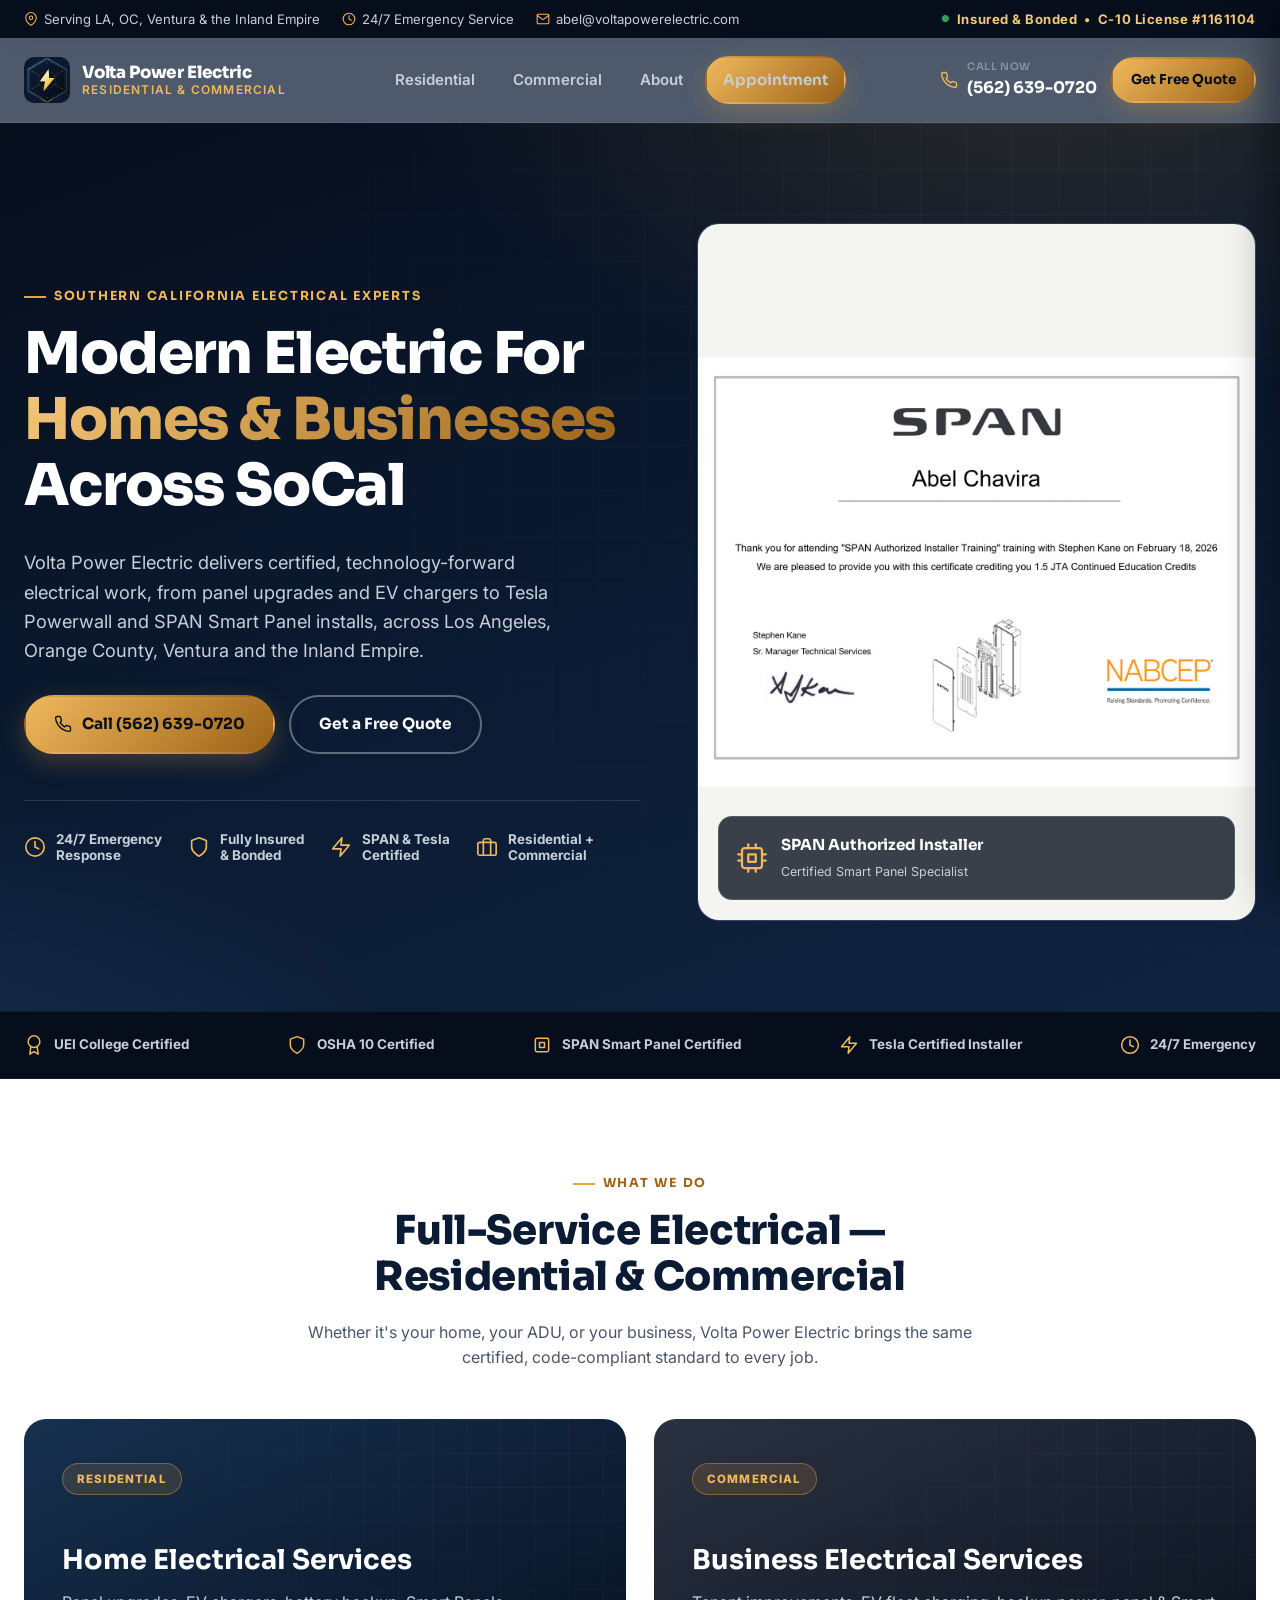
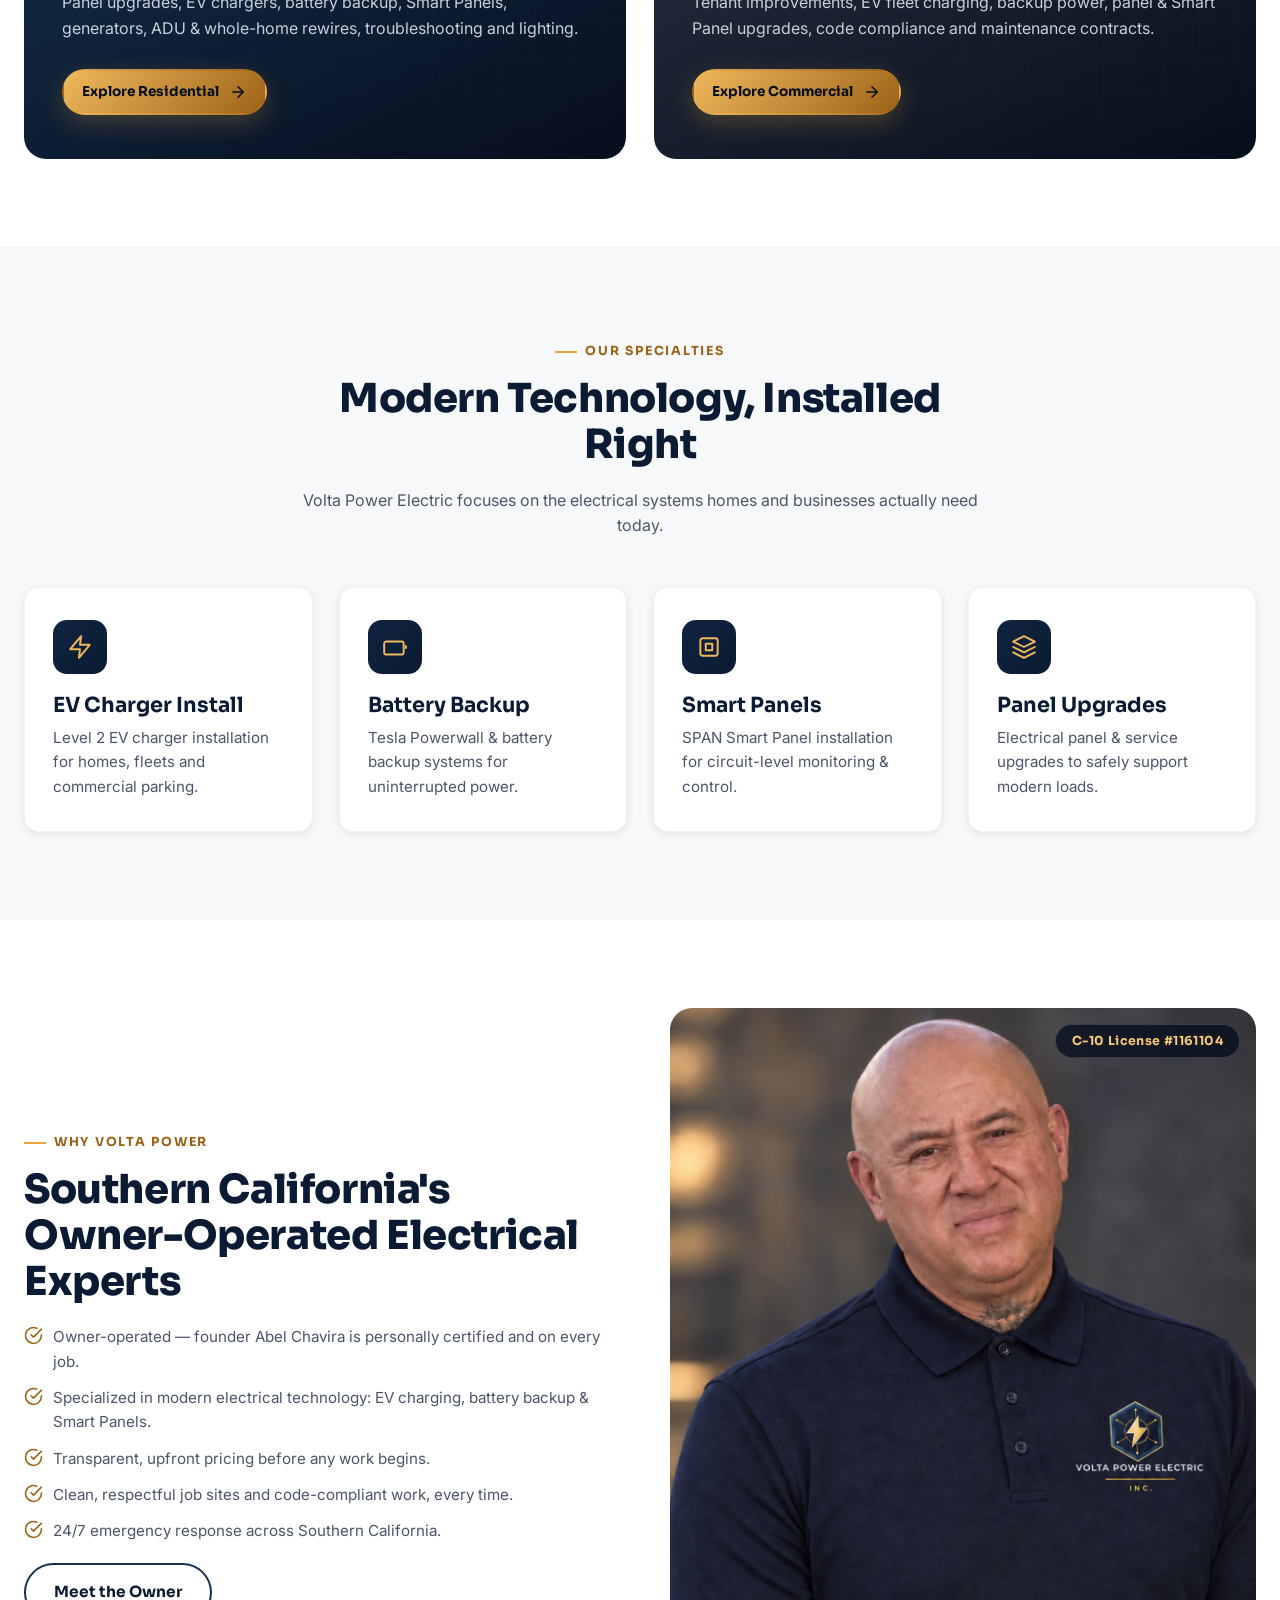
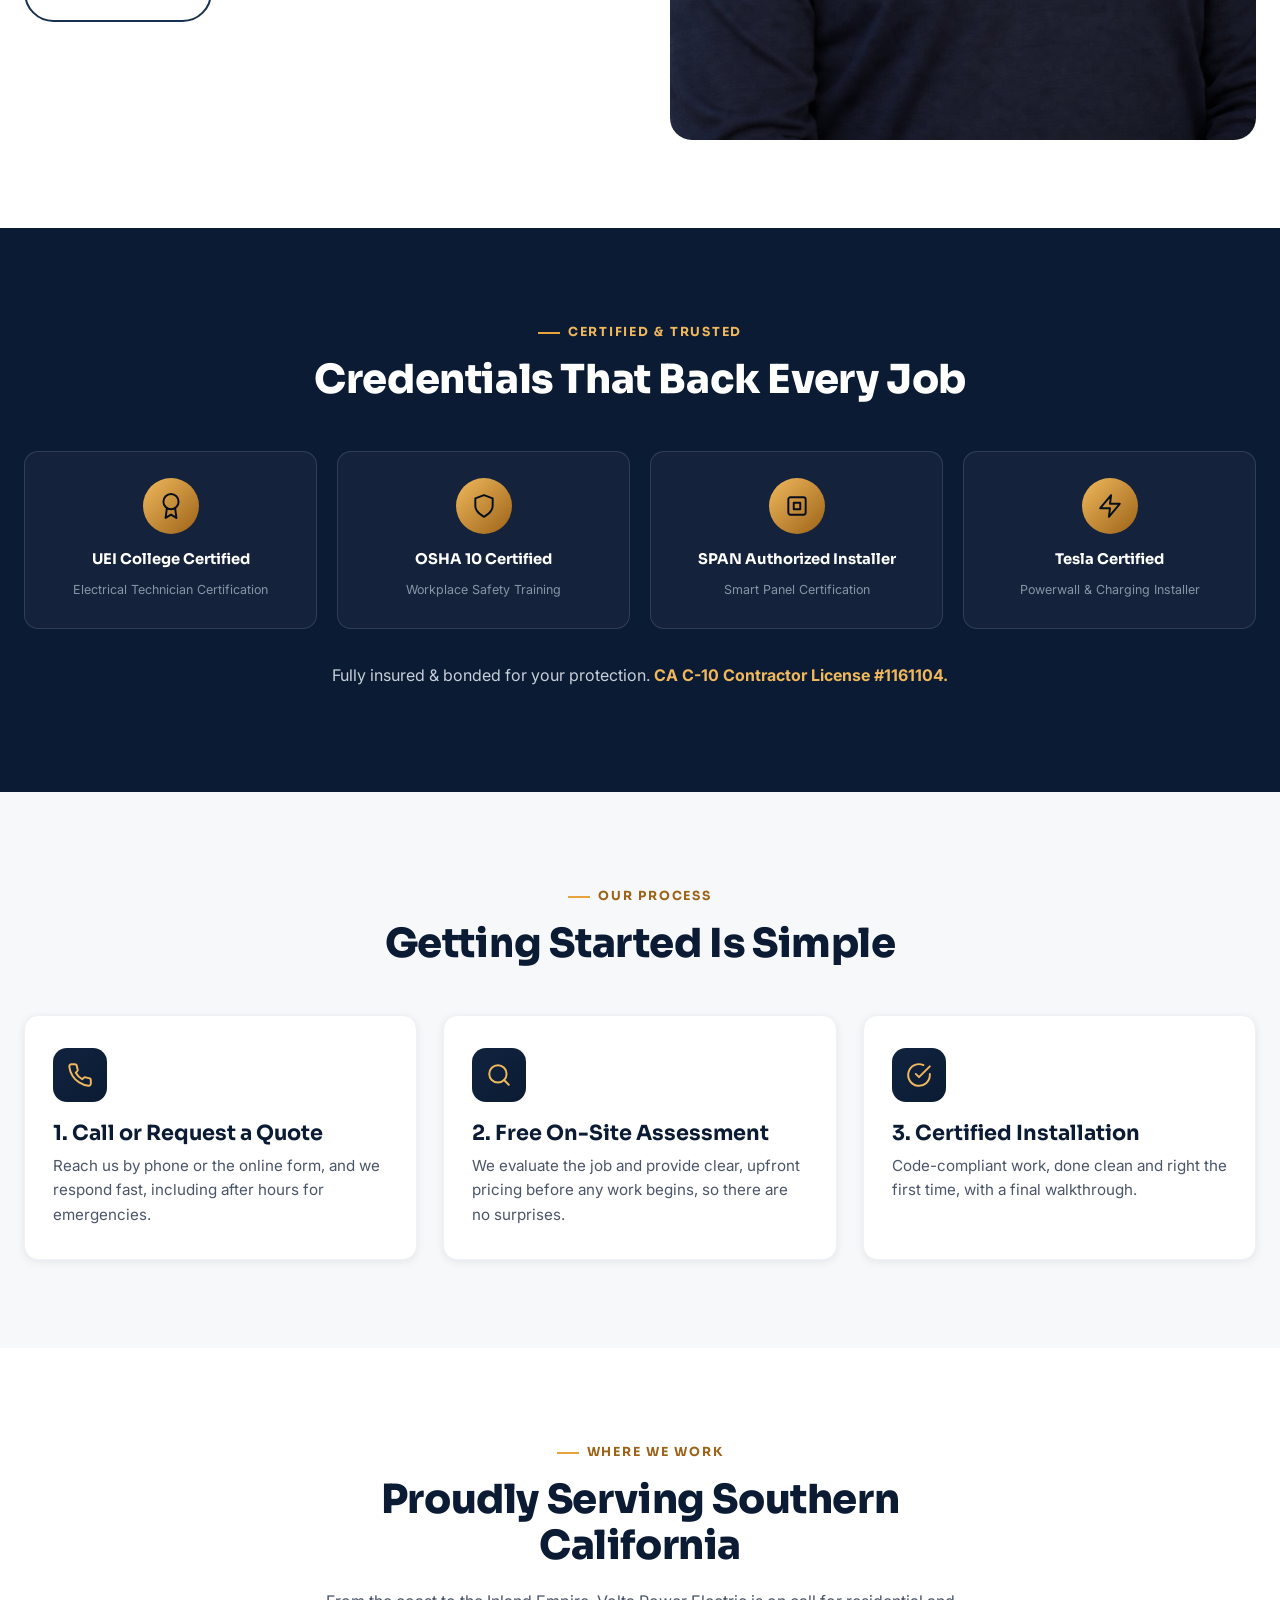
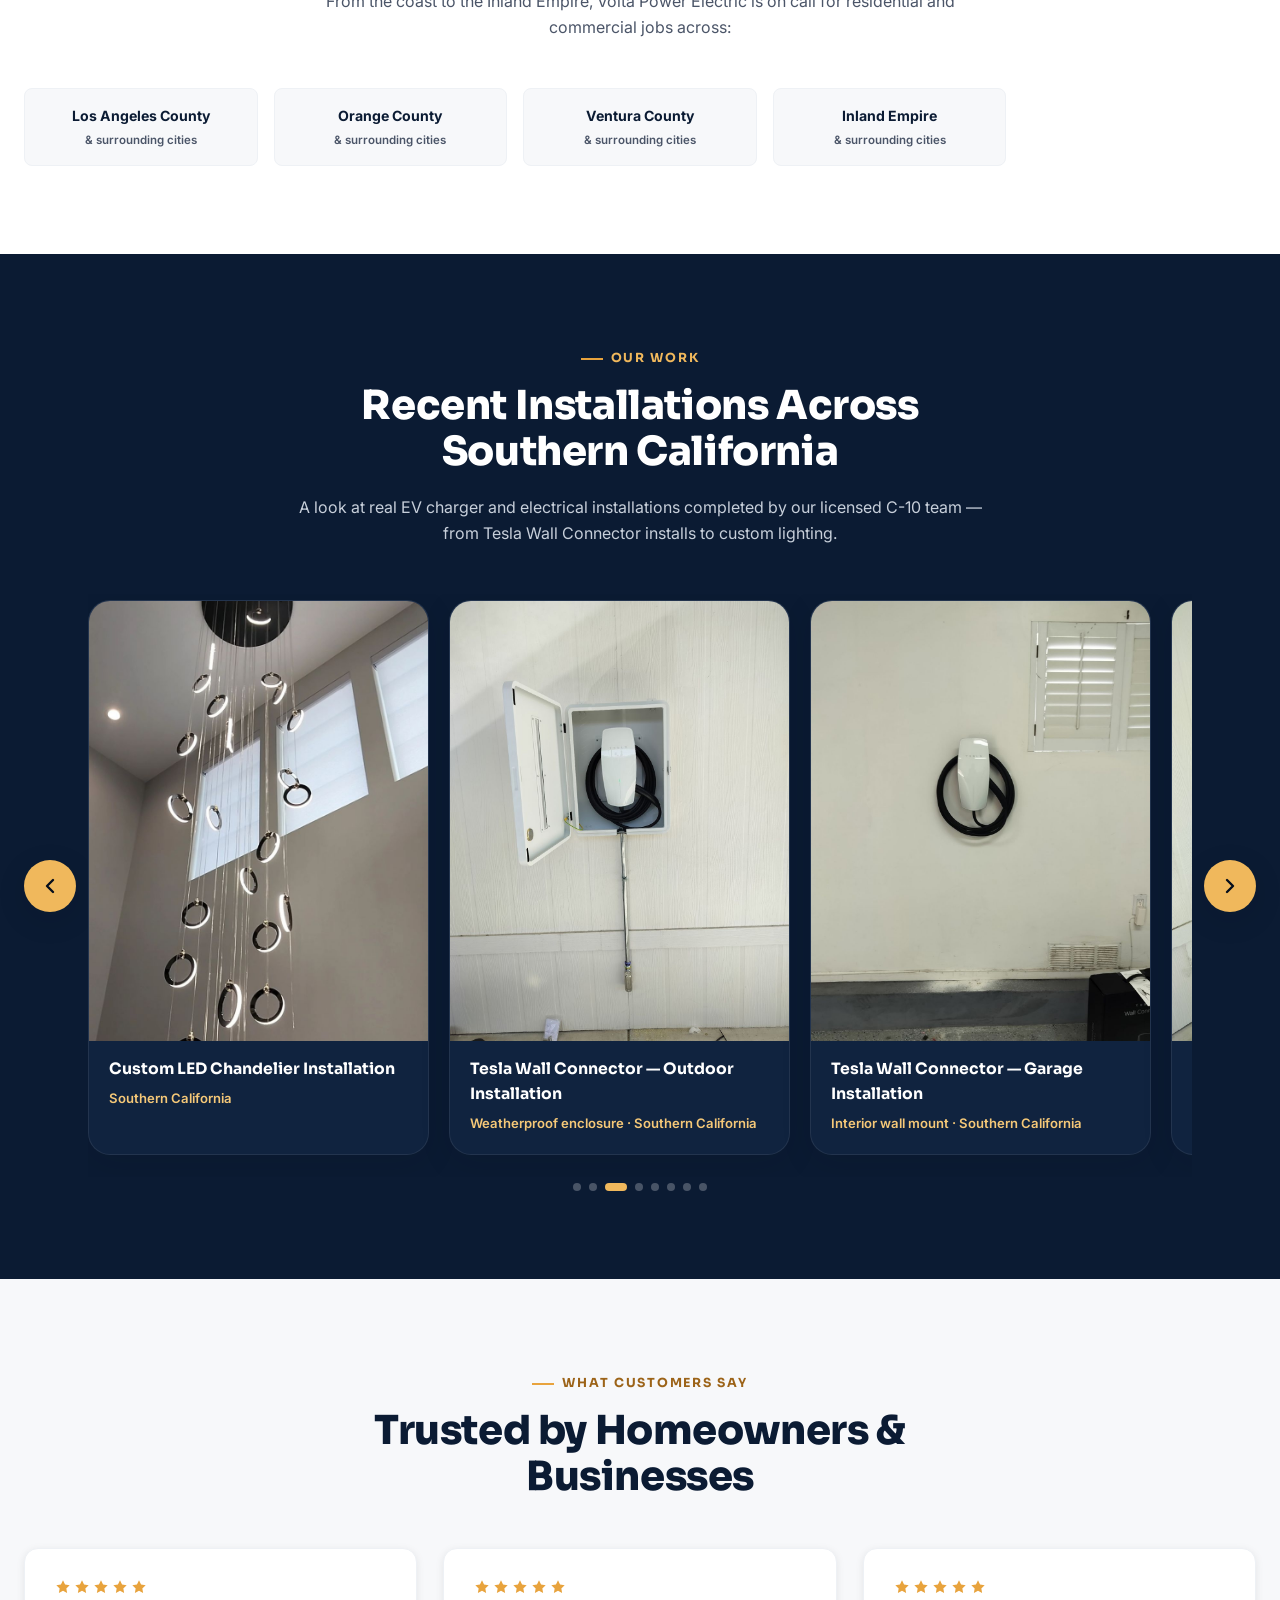
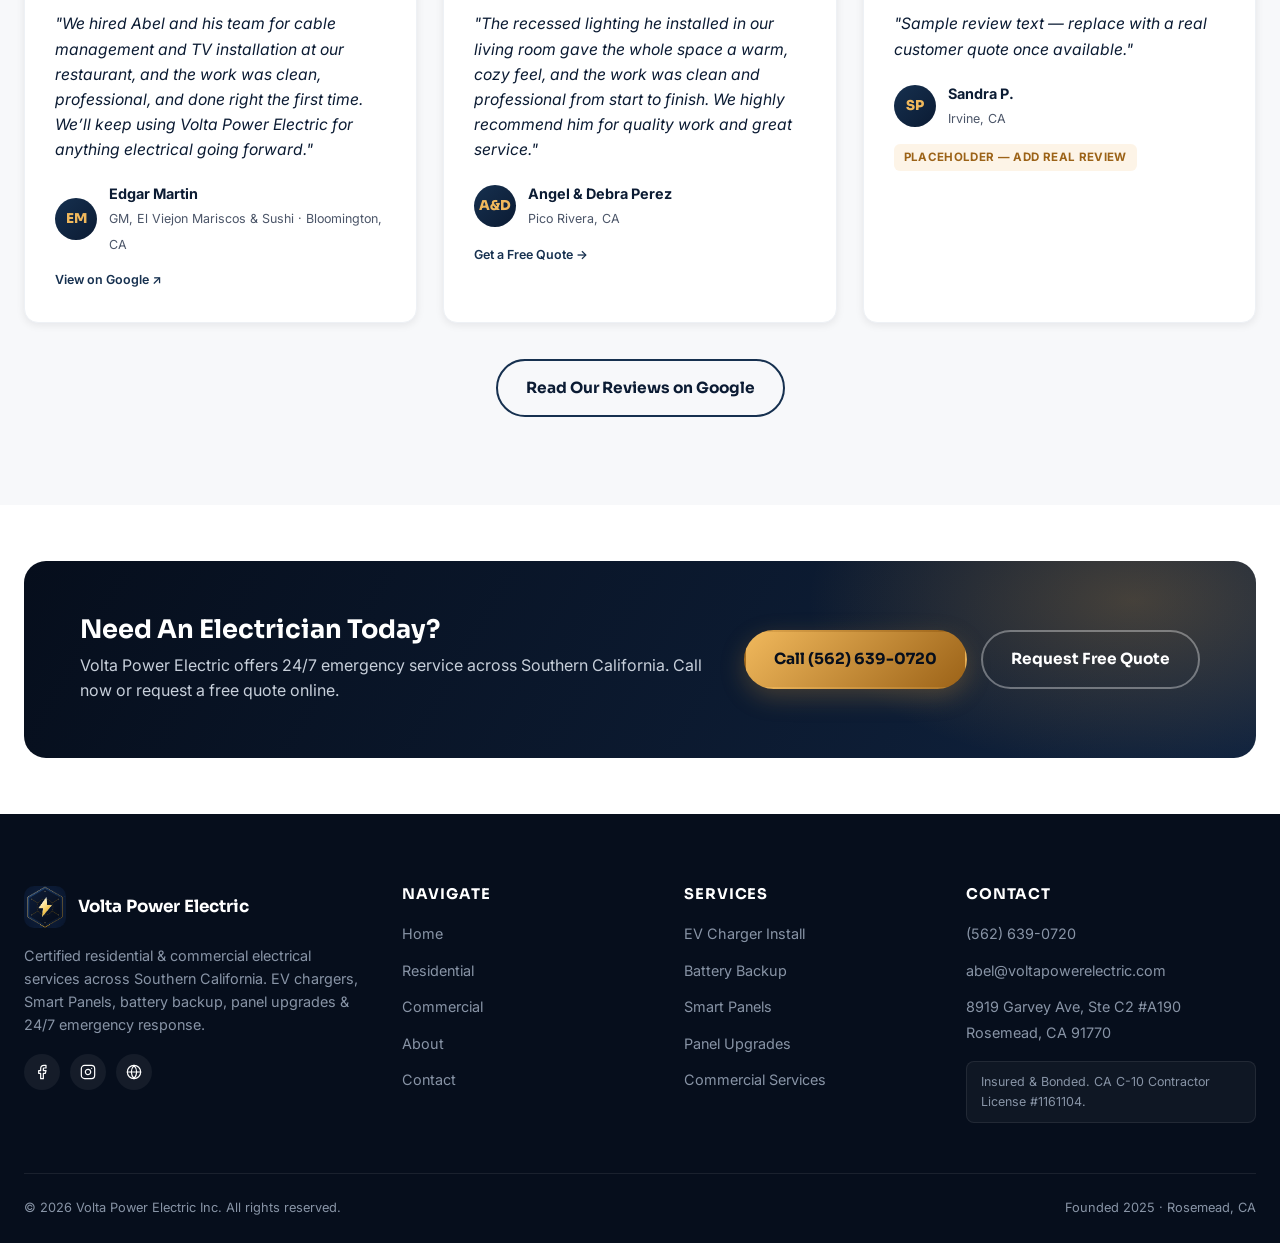
==== commit fe8c43b3: "Add restaurant TV installation photo to Our Work carousel New 8th carousel slide and matching JSON-L" ====
--- a/index.html
+++ b/index.html
@@ -72,6 +72,11 @@
       "@type": "ImageObject",
       "url": "https://voltapowerelectric.com/assets/images/recessed-lighting-living-room-installation.jpg",
       "caption": "Recessed LED lighting installation in a living room, Southern California"
+    },
+    {
+      "@type": "ImageObject",
+      "url": "https://voltapowerelectric.com/assets/images/tv-installation-cable-management-restaurant.jpg",
+      "caption": "Commercial TV installation and concealed cable management for a restaurant and sports bar, Southern California."
     }
   ],
   "logo": "https://voltapowerelectric.com/assets/images/logo-full.png",
@@ -539,6 +544,10 @@
           <img src="assets/images/recessed-lighting-living-room-installation.jpg" alt="Recessed LED lighting installed in a living room ceiling" loading="lazy" width="1024" height="768">
           <figcaption><strong>Recessed Lighting Installation</strong><span>Living room &middot; Southern California</span></figcaption>
         </figure>
+        <figure class="work-slide" data-carousel-slide>
+          <img src="assets/images/tv-installation-cable-management-restaurant.jpg" alt="Wall-mounted TVs with concealed cable management installed in a restaurant bar" loading="lazy" width="765" height="1020">
+          <figcaption><strong>TV Installation &amp; Cable Management</strong><span>Restaurant &amp; bar &middot; Southern California</span></figcaption>
+        </figure>
       </div>
       <button type="button" class="carousel-btn carousel-btn-next" data-carousel-next aria-label="Next project photo">
         <svg aria-hidden="true" focusable="false" viewBox="0 0 24 24" fill="none" stroke="currentColor" stroke-width="2" stroke-linecap="round" stroke-linejoin="round"><polyline points="9 18 15 12 9 6"></polyline></svg>
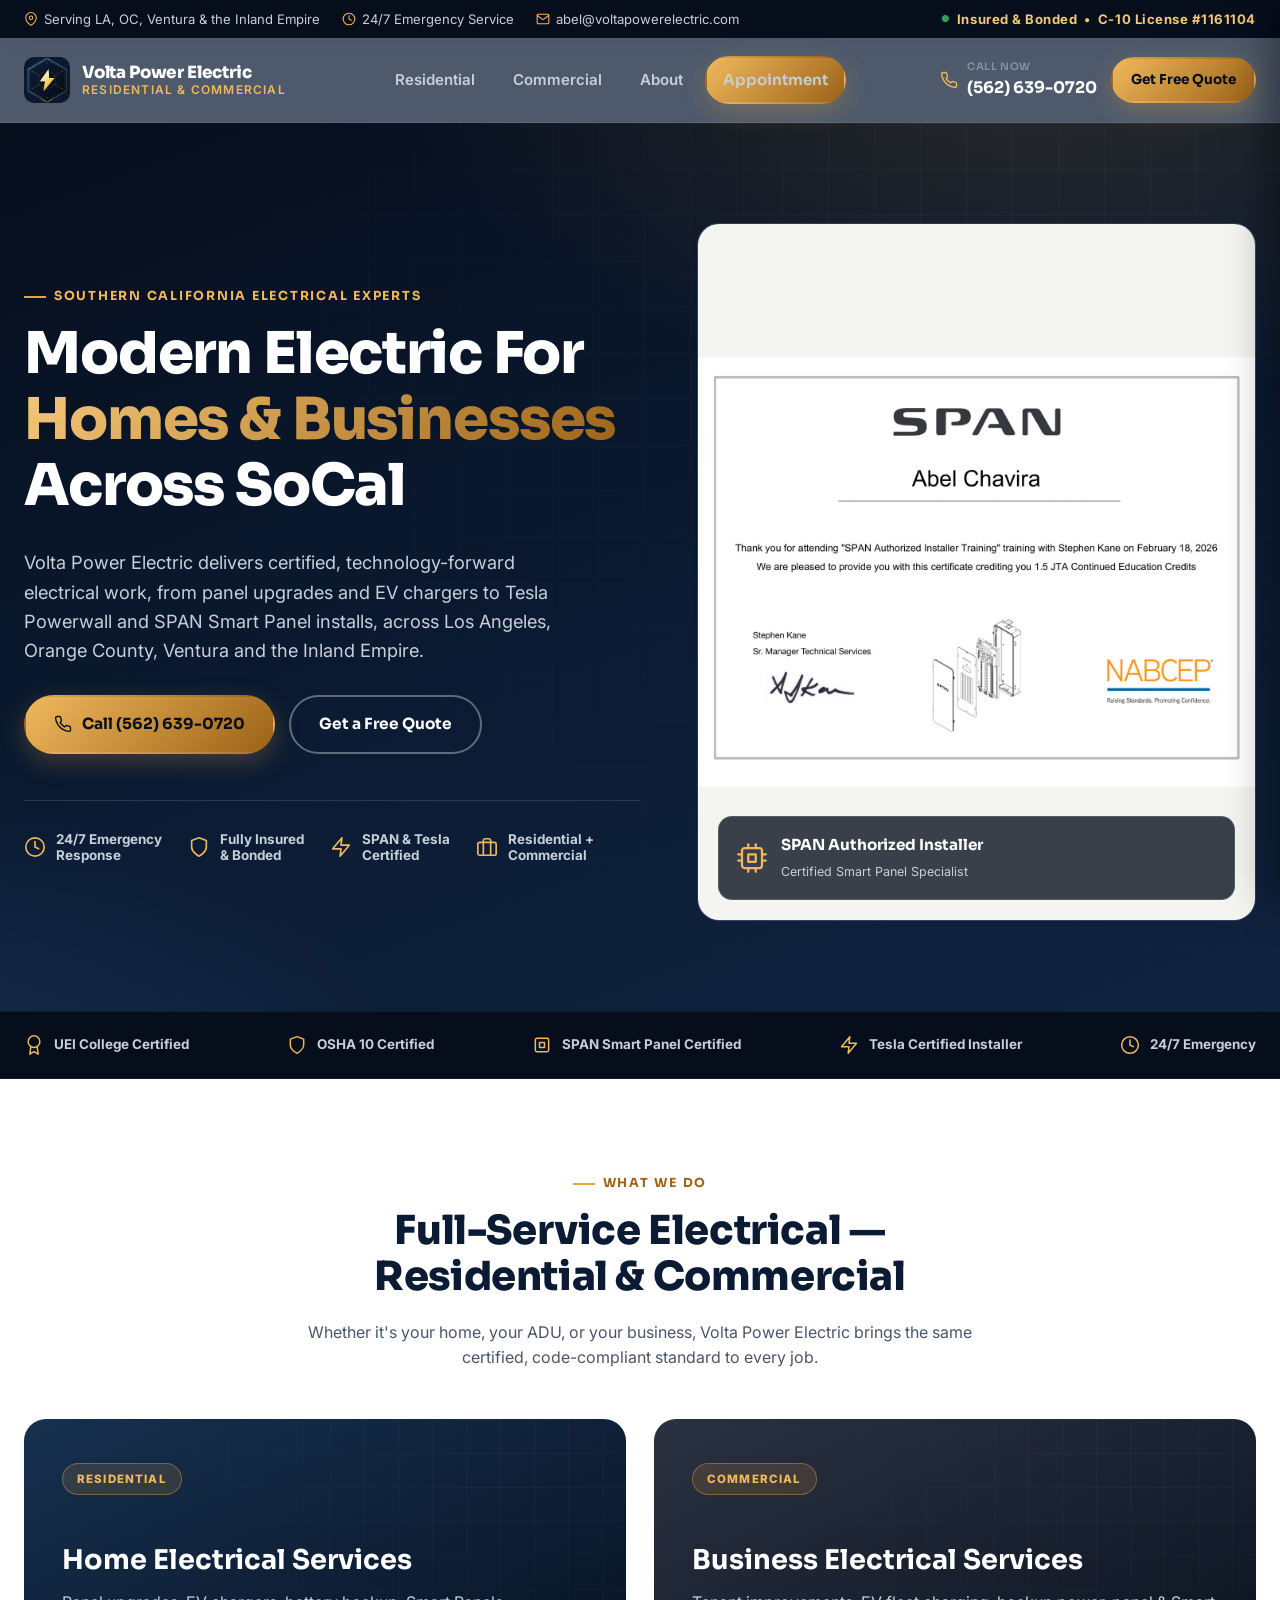
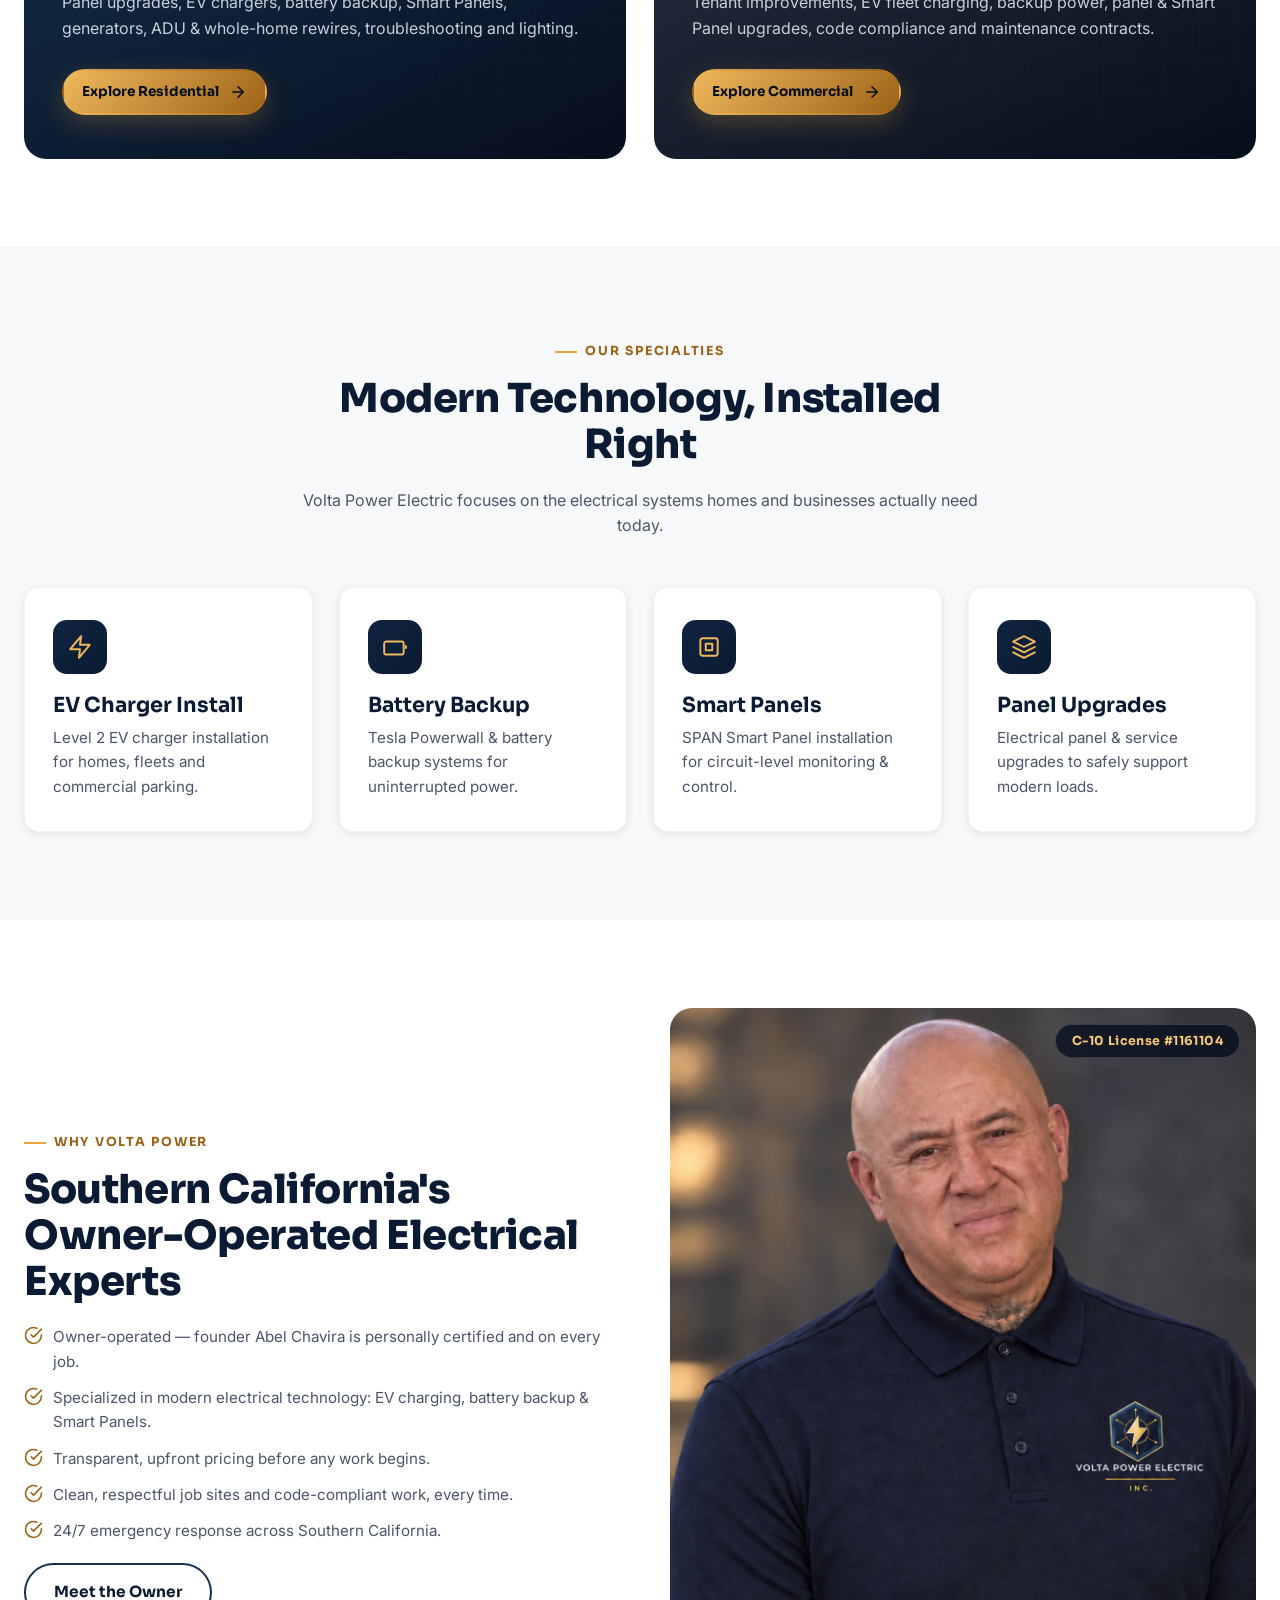
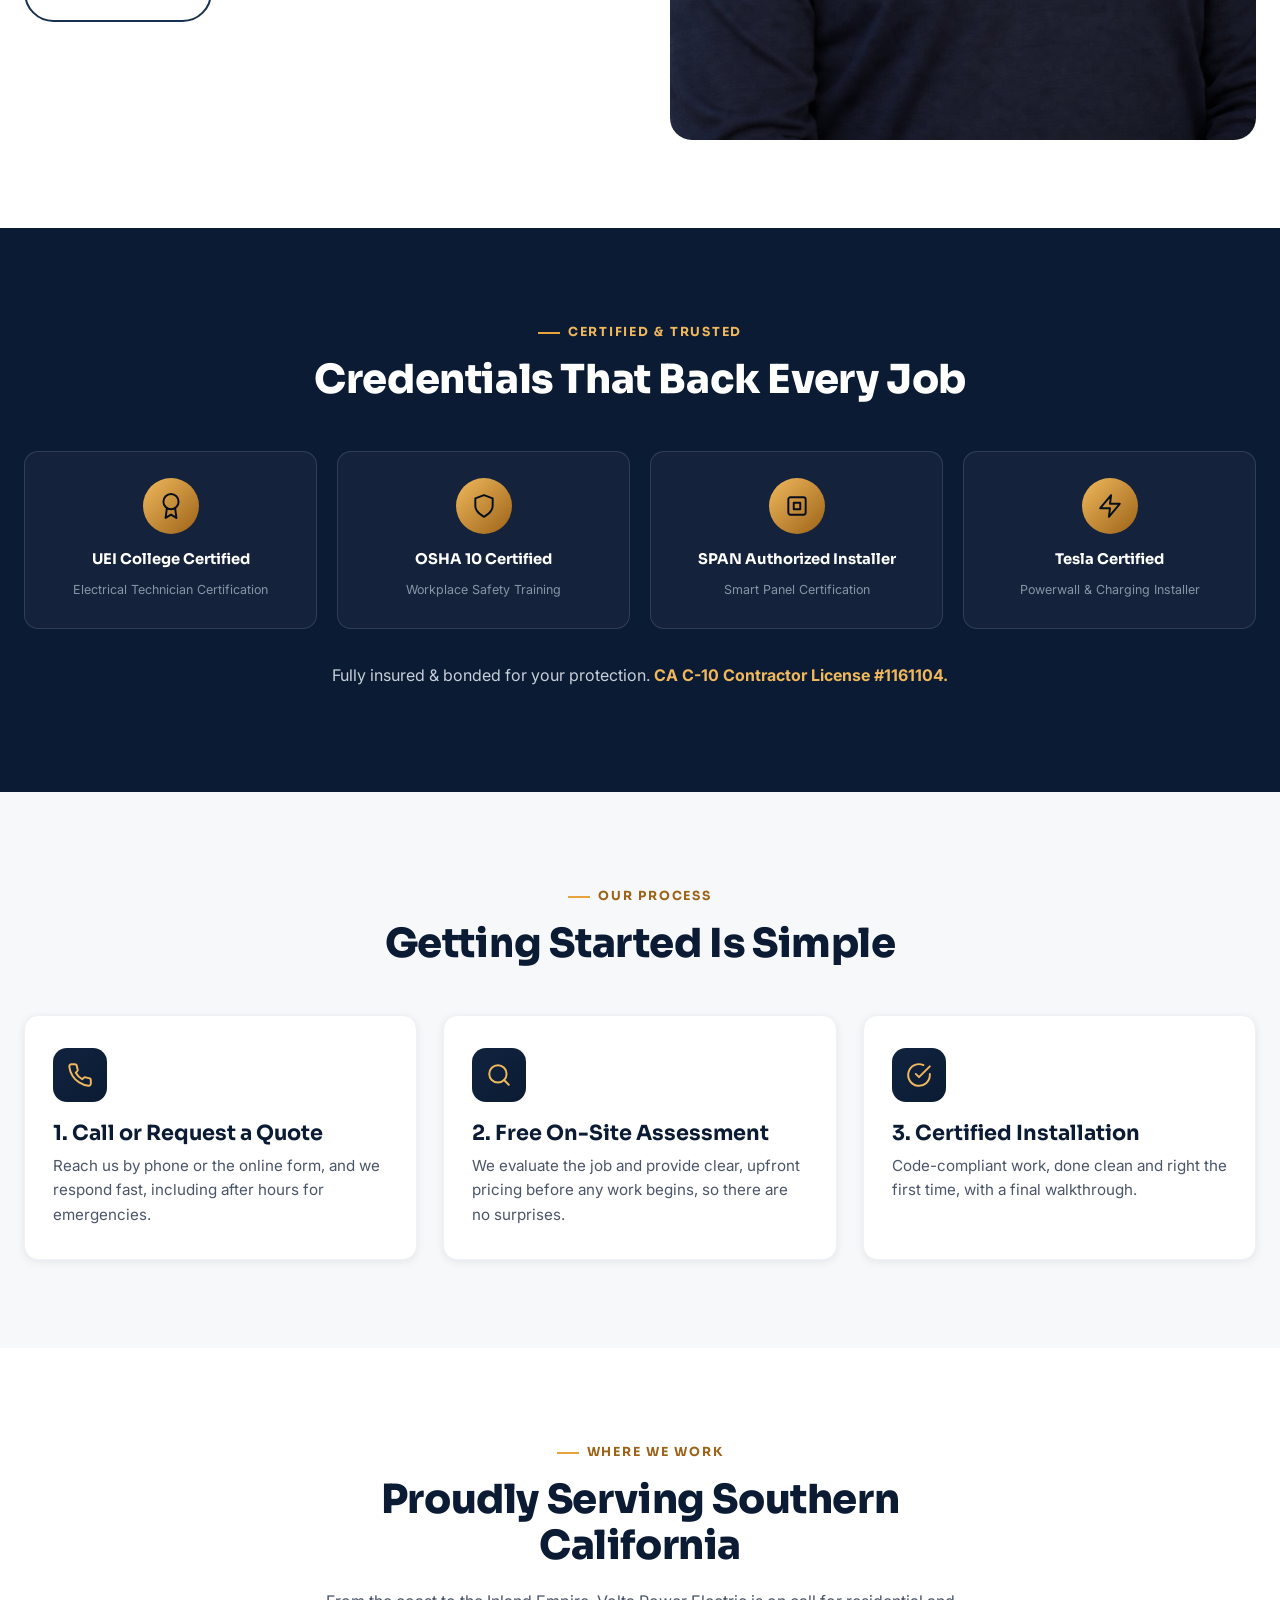
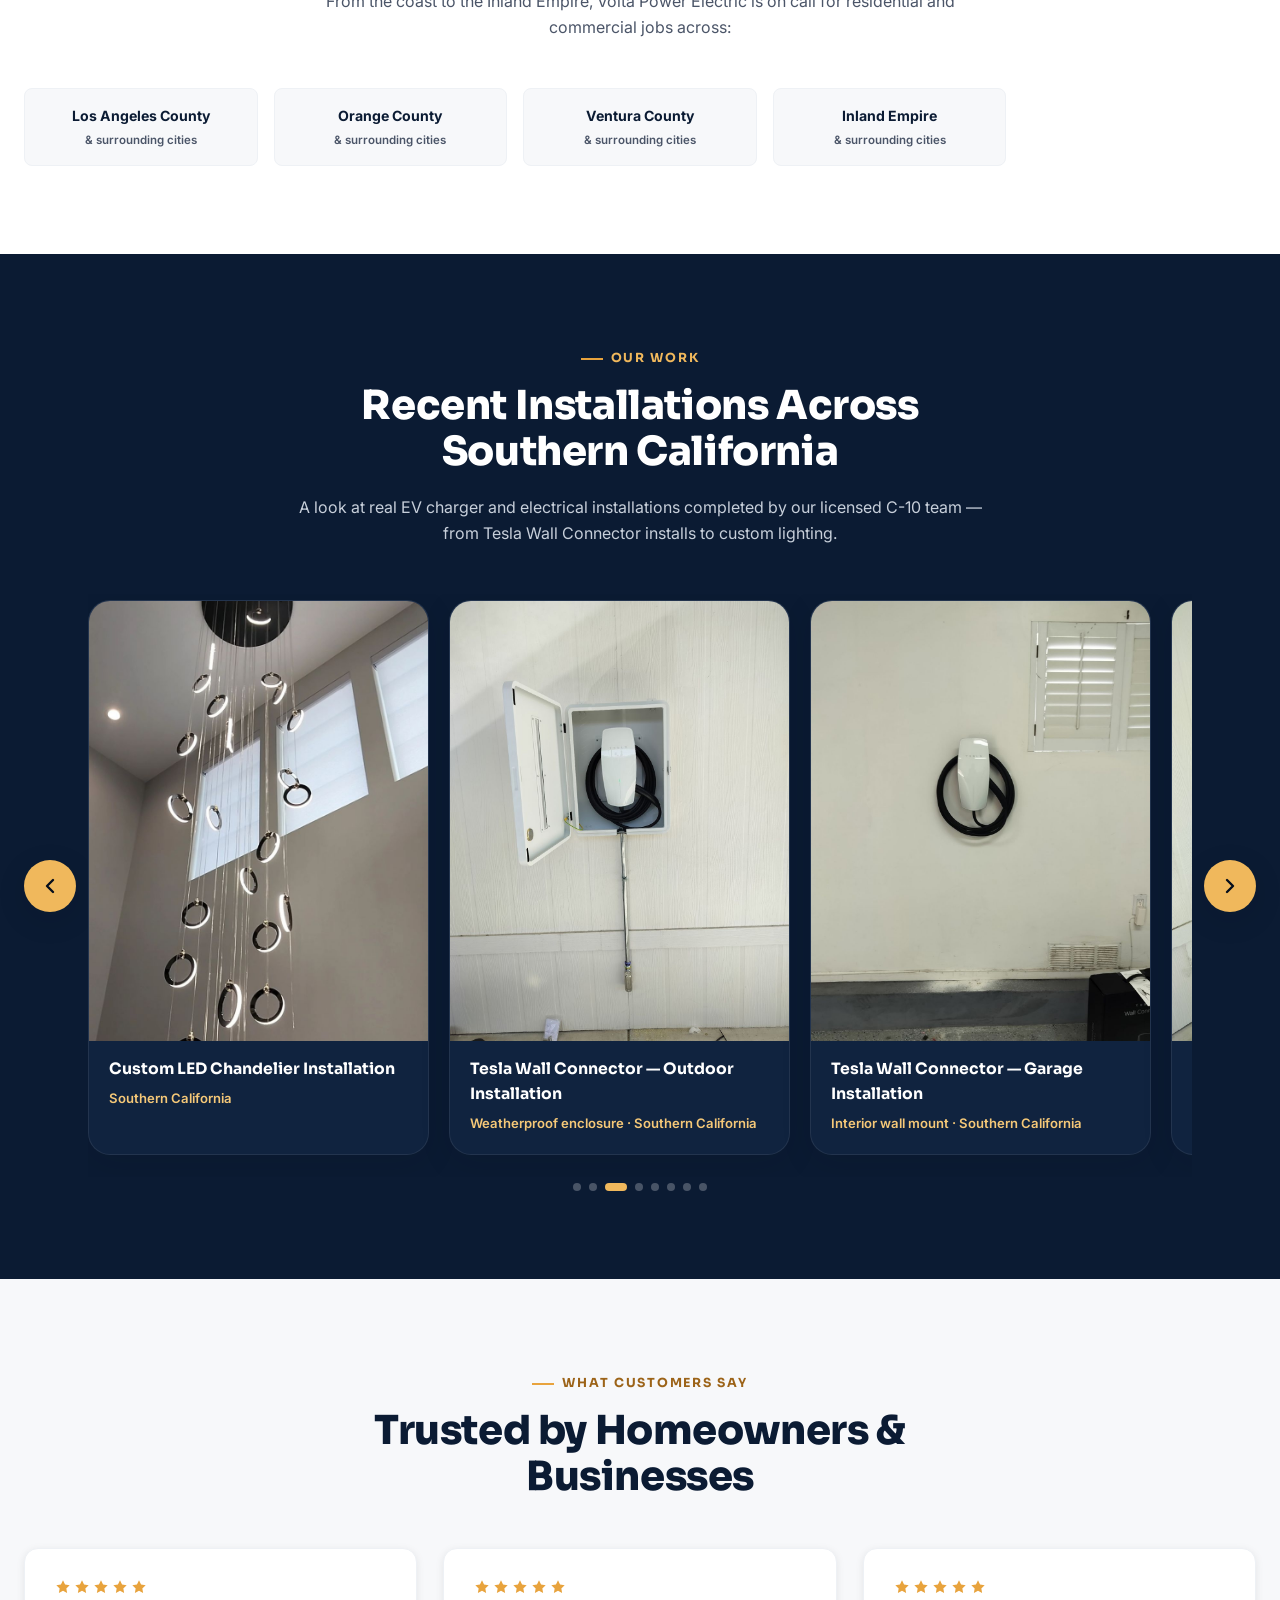
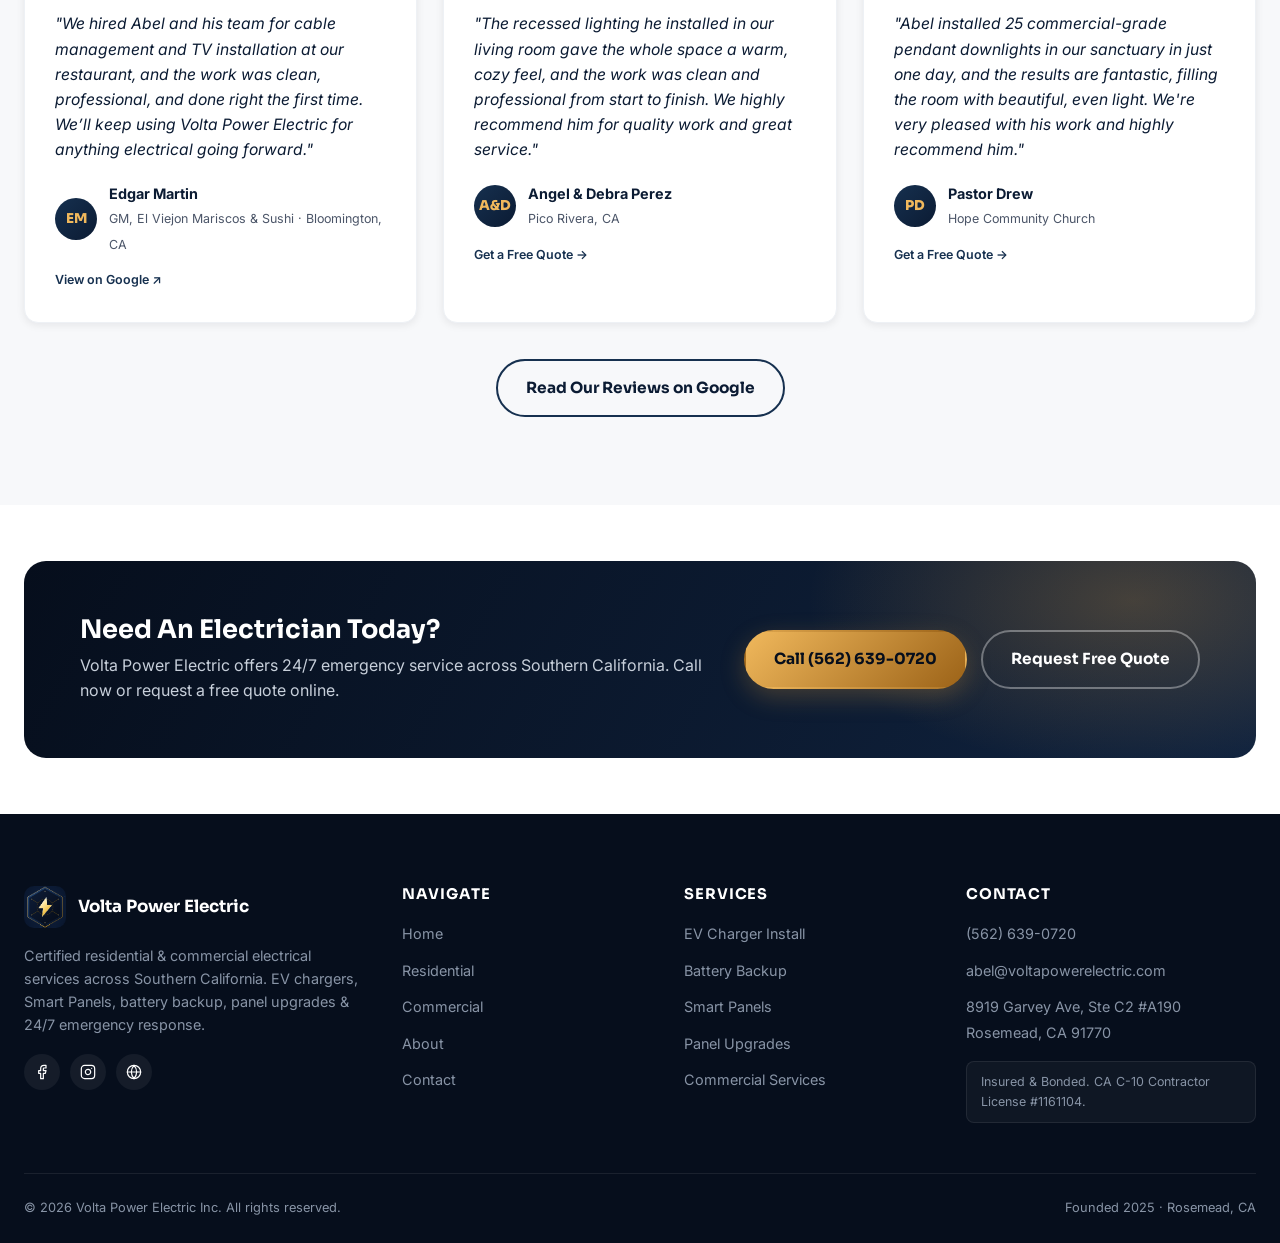
==== commit a24dd9b4: "Add third real customer testimonial (Pastor Drew, Hope Community Church) Replaces the third placehol" ====
--- a/index.html
+++ b/index.html
@@ -603,12 +603,12 @@
           <svg aria-hidden="true" focusable="false" viewBox="0 0 24 24" fill="currentColor"><polygon points="12 2 15.09 8.26 22 9.27 17 14.14 18.18 21.02 12 17.77 5.82 21.02 7 14.14 2 9.27 8.91 8.26 12 2"></polygon></svg>
           <svg aria-hidden="true" focusable="false" viewBox="0 0 24 24" fill="currentColor"><polygon points="12 2 15.09 8.26 22 9.27 17 14.14 18.18 21.02 12 17.77 5.82 21.02 7 14.14 2 9.27 8.91 8.26 12 2"></polygon></svg>
         </div>
-        <blockquote>"Sample review text — replace with a real customer quote once available."</blockquote>
+        <blockquote>"Abel installed 25 commercial-grade pendant downlights in our sanctuary in just one day, and the results are fantastic, filling the room with beautiful, even light. We're very pleased with his work and highly recommend him."</blockquote>
         <div class="testi-person">
-          <div class="testi-avatar">SP</div>
-          <div><strong>Sandra P.</strong><span>Irvine, CA</span></div>
-        </div>
-        <span class="placeholder-note">Placeholder — add real review</span>
+          <div class="testi-avatar">PD</div>
+          <div><strong>Pastor Drew</strong><span>Hope Community Church</span></div>
+        </div>
+        <a class="testi-source" href="contact.html#book-online">Get a Free Quote &#8594;</a>
       </div>
     </div>
     <div class="text-center" style="margin-top:36px;">
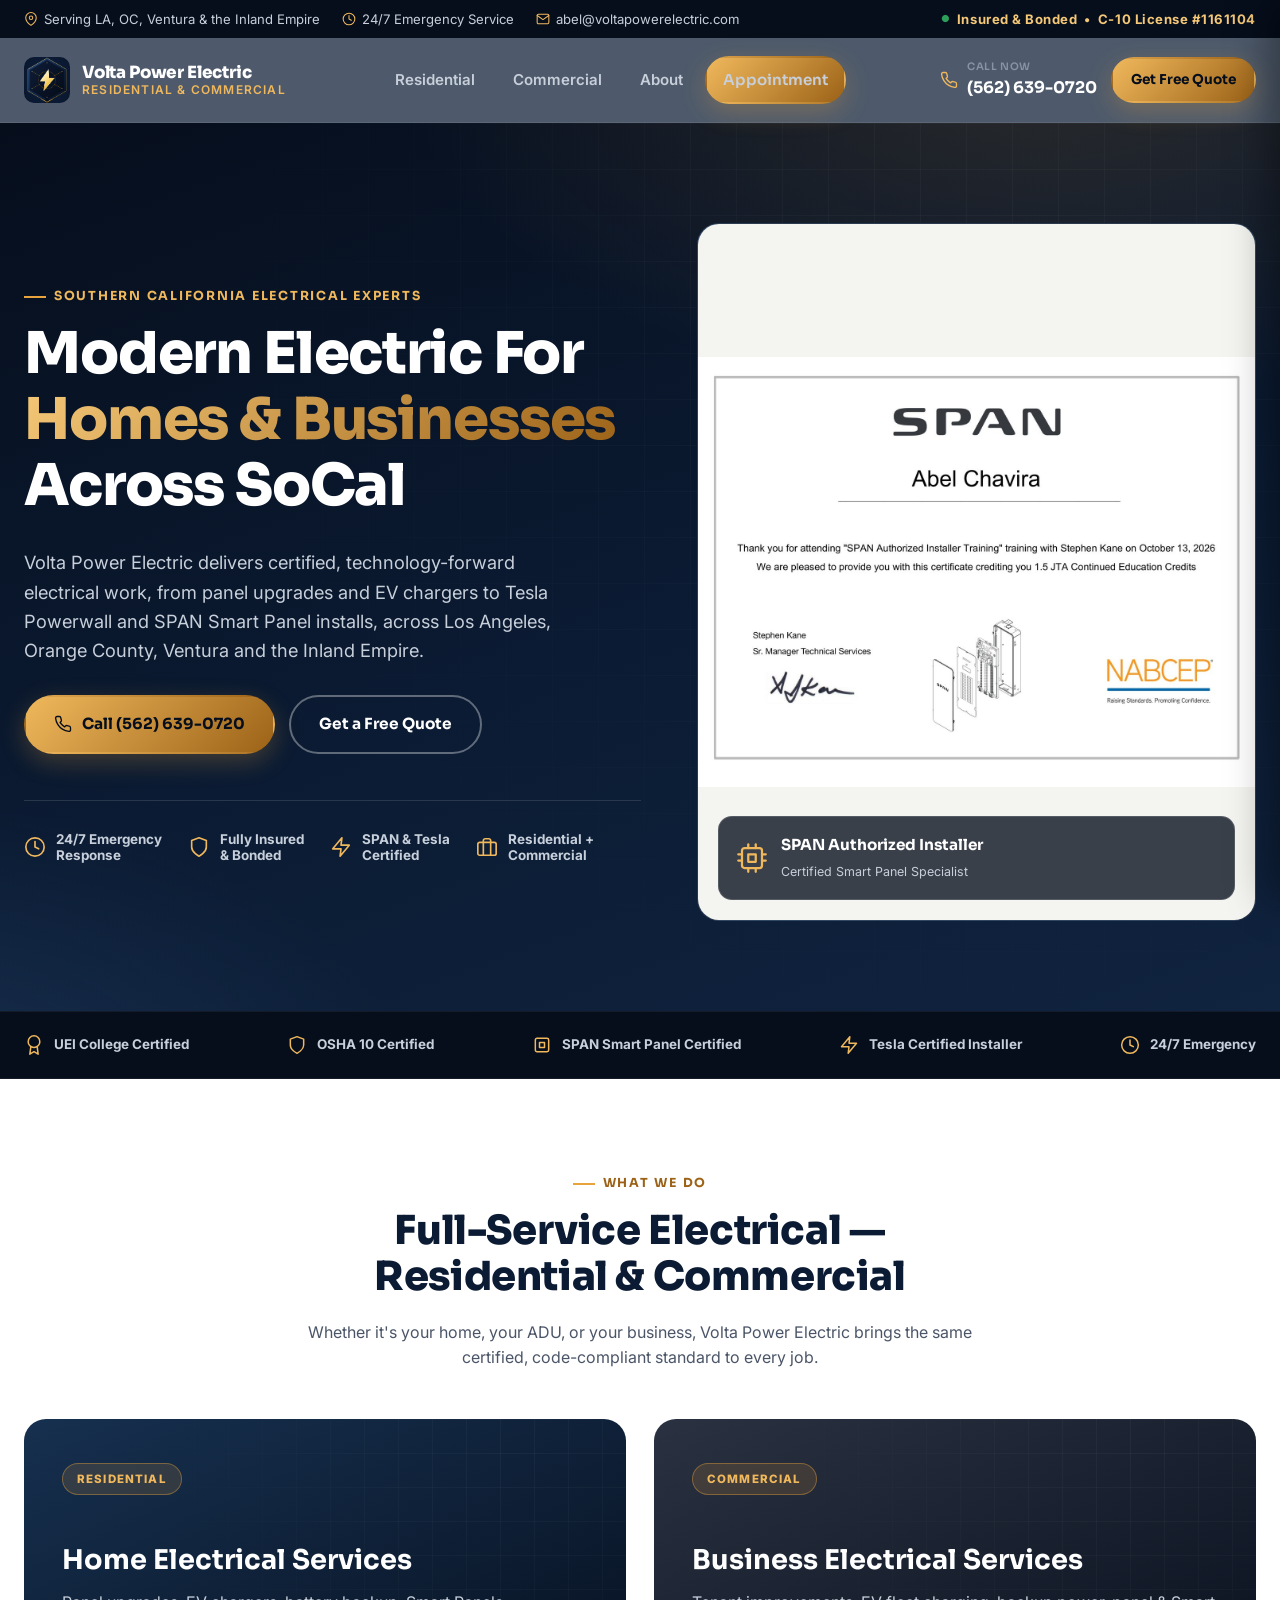
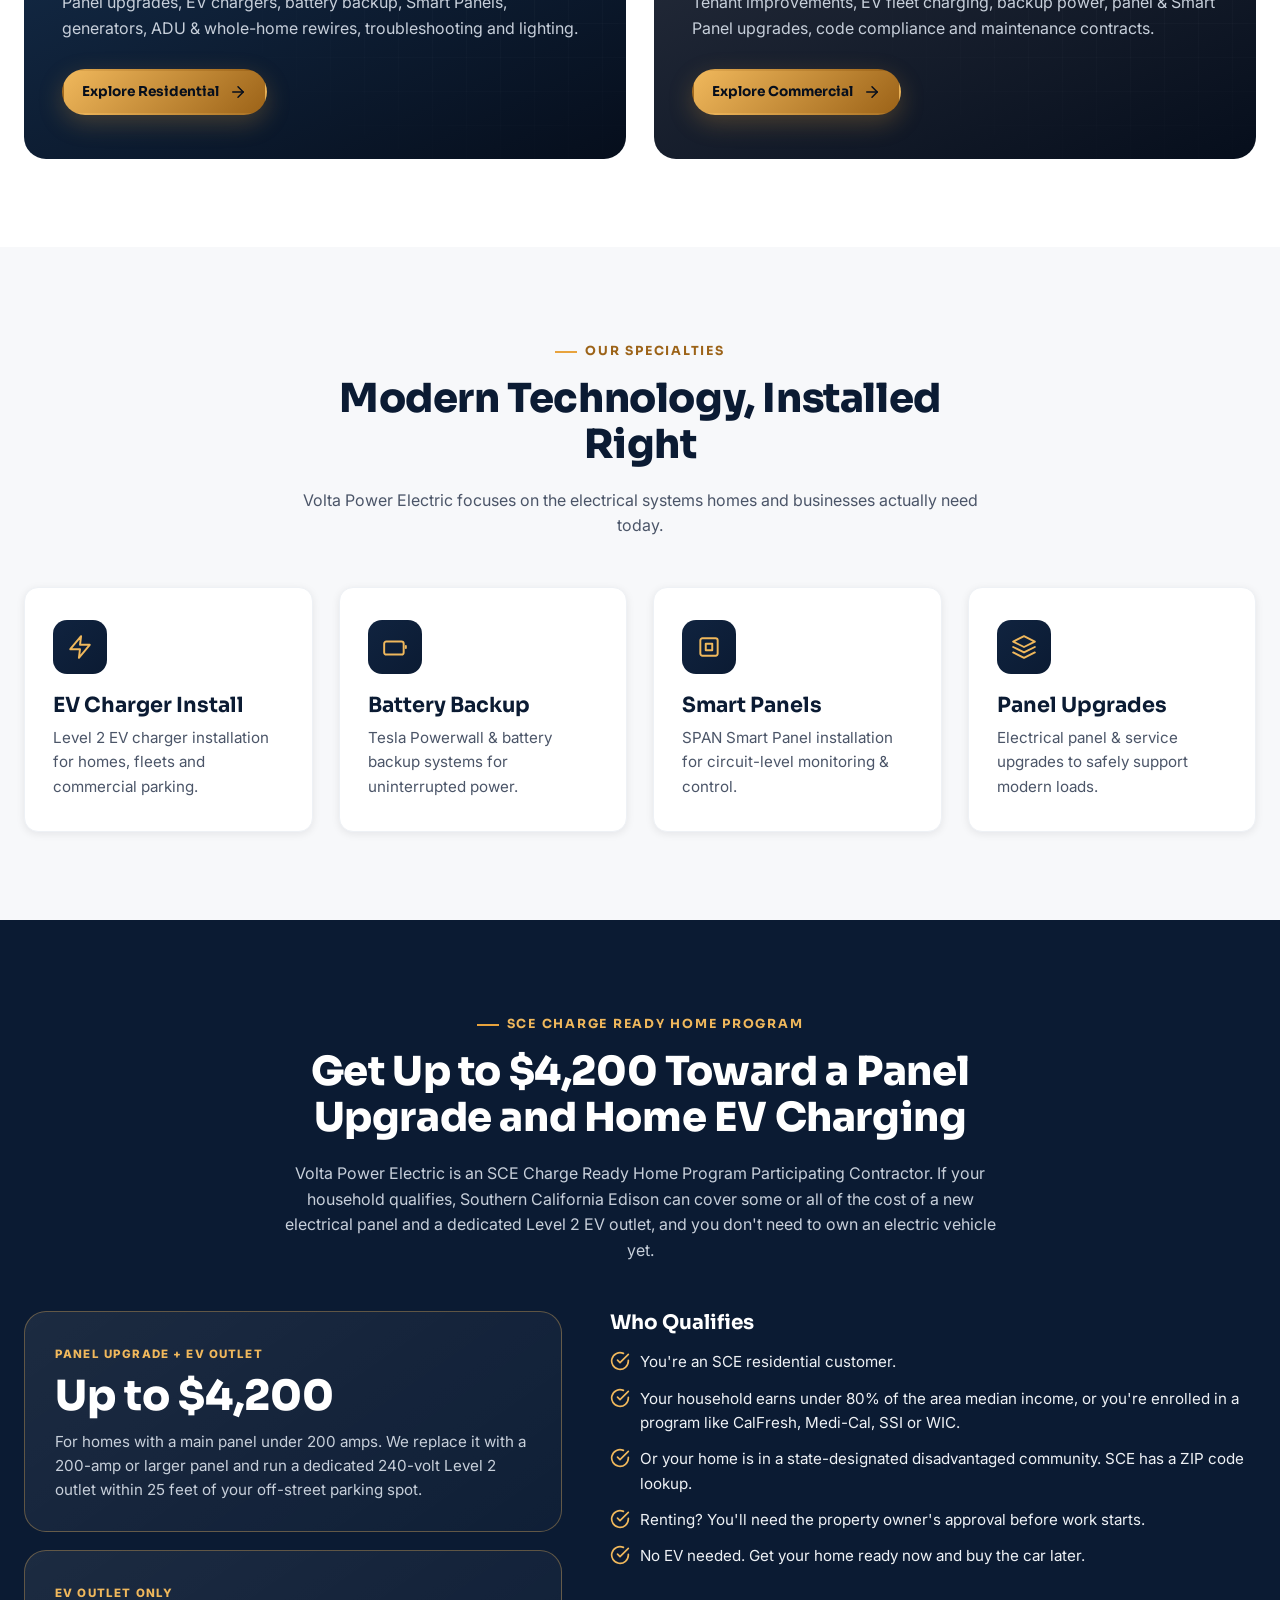
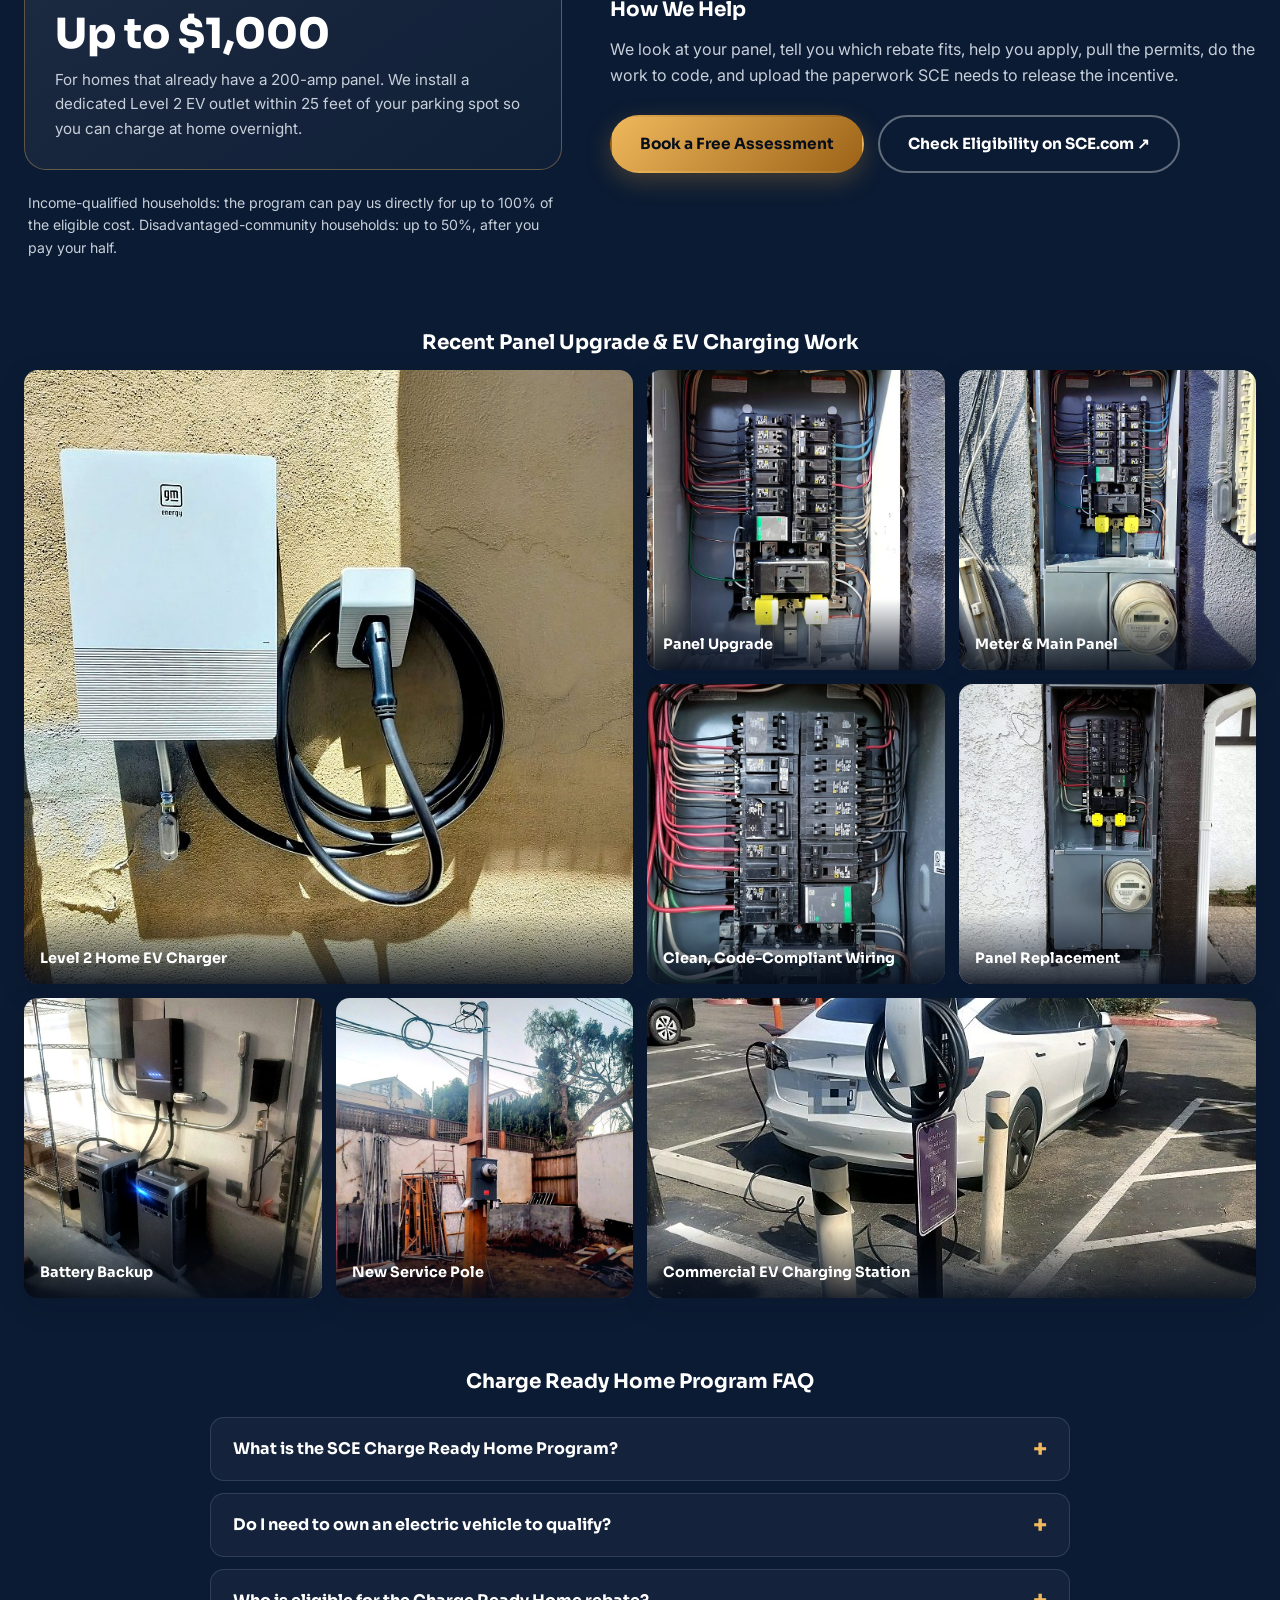
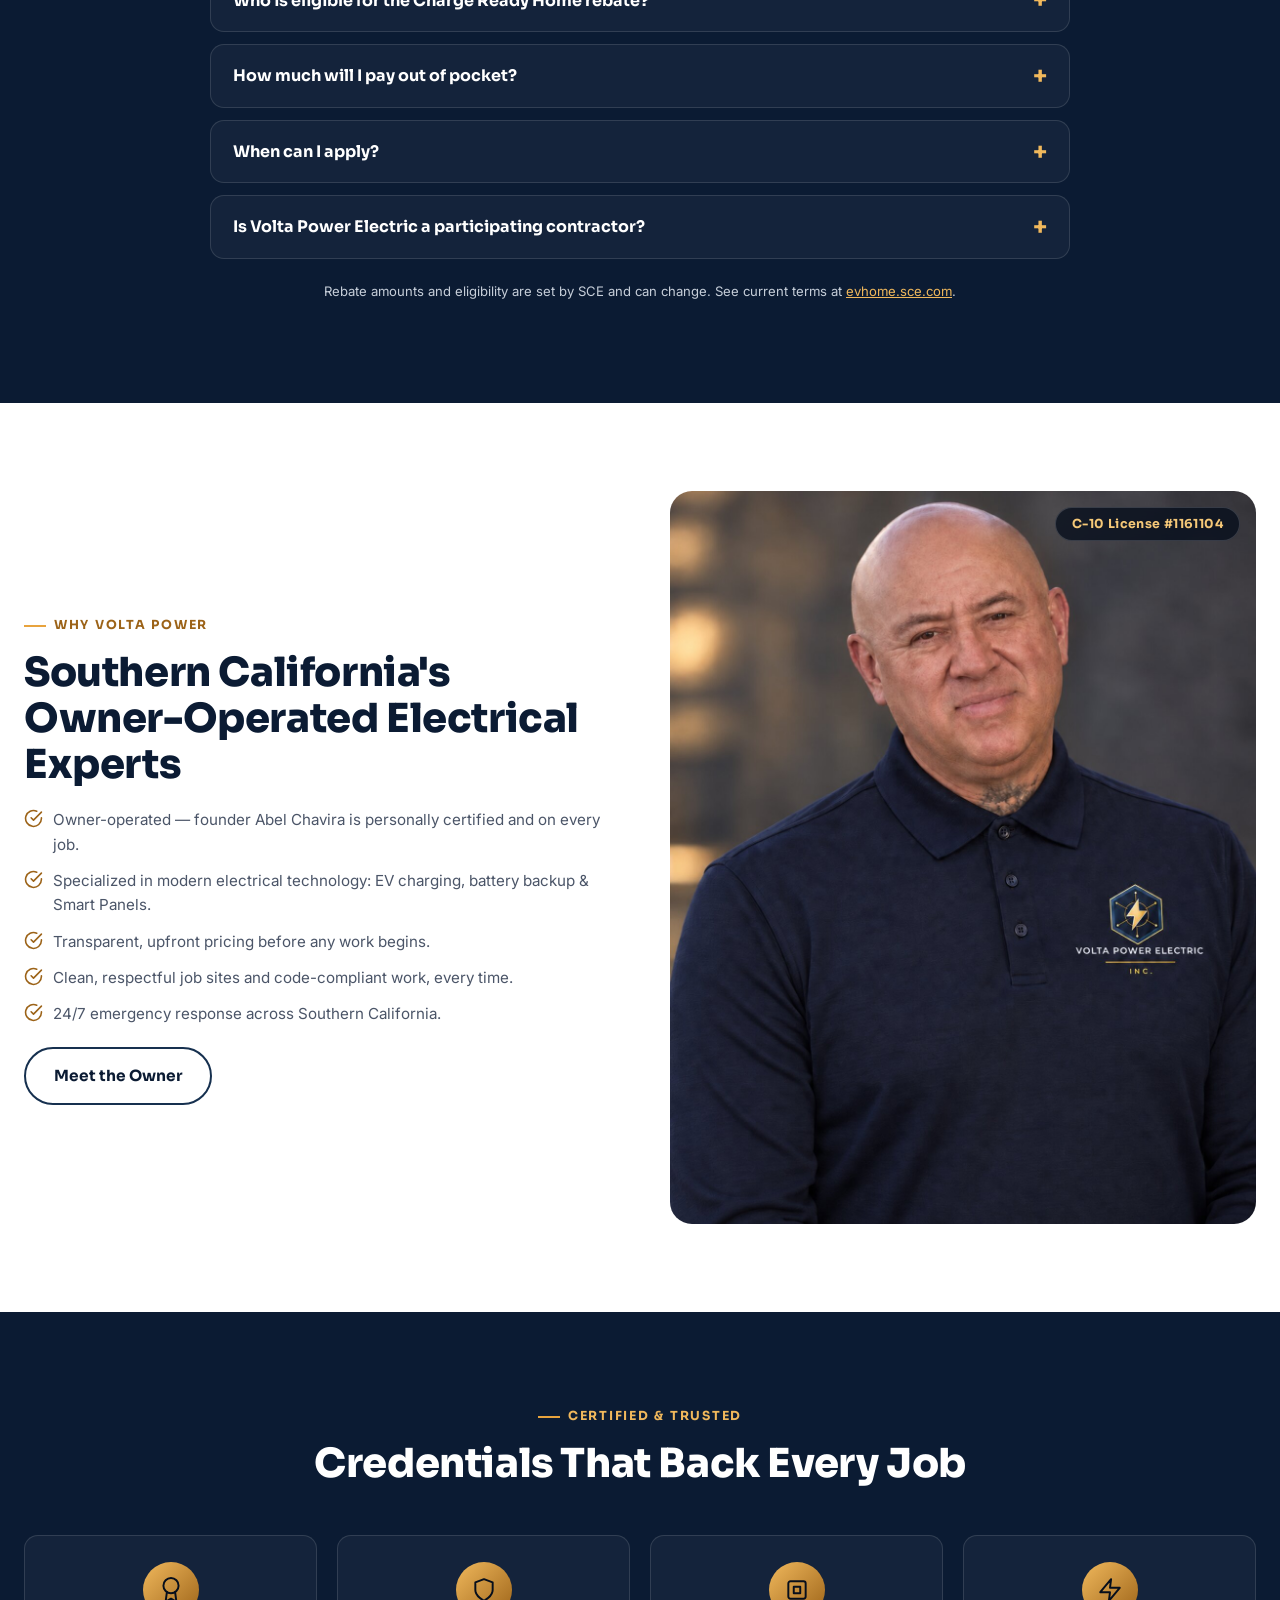
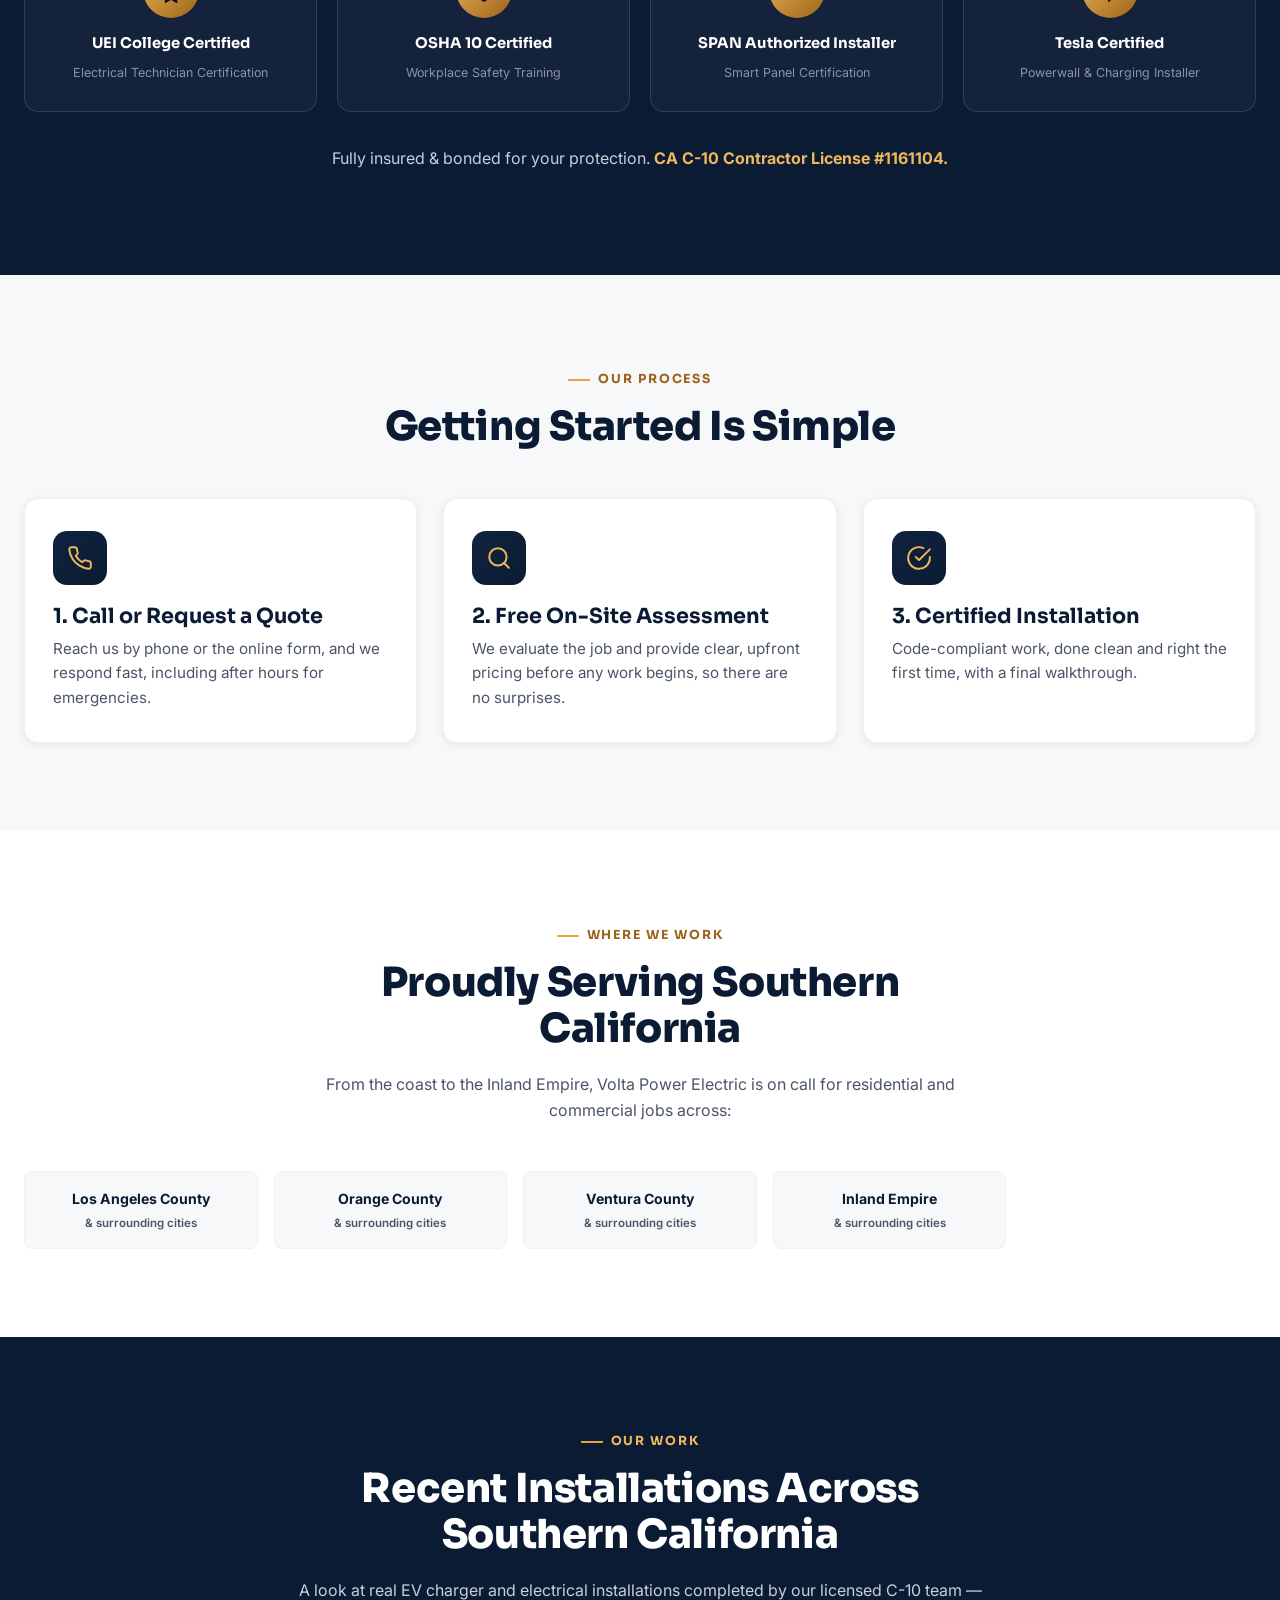
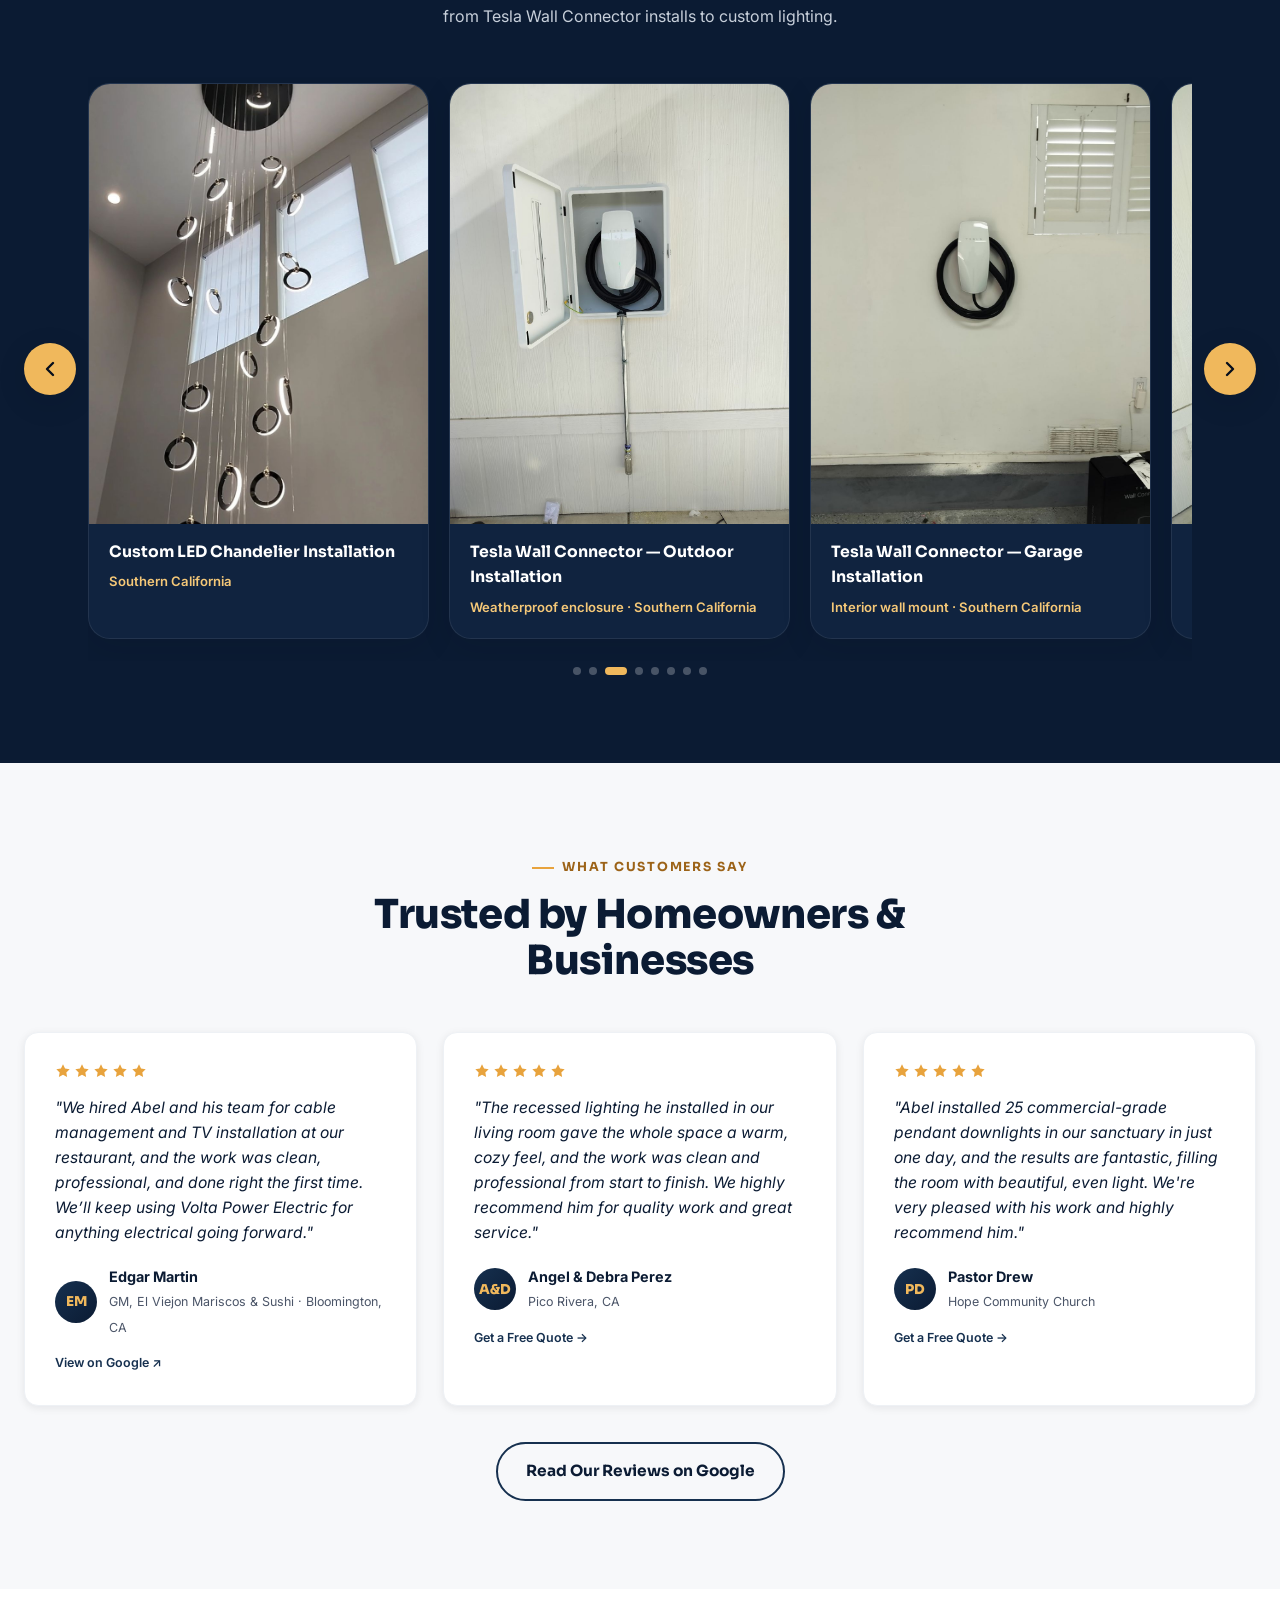
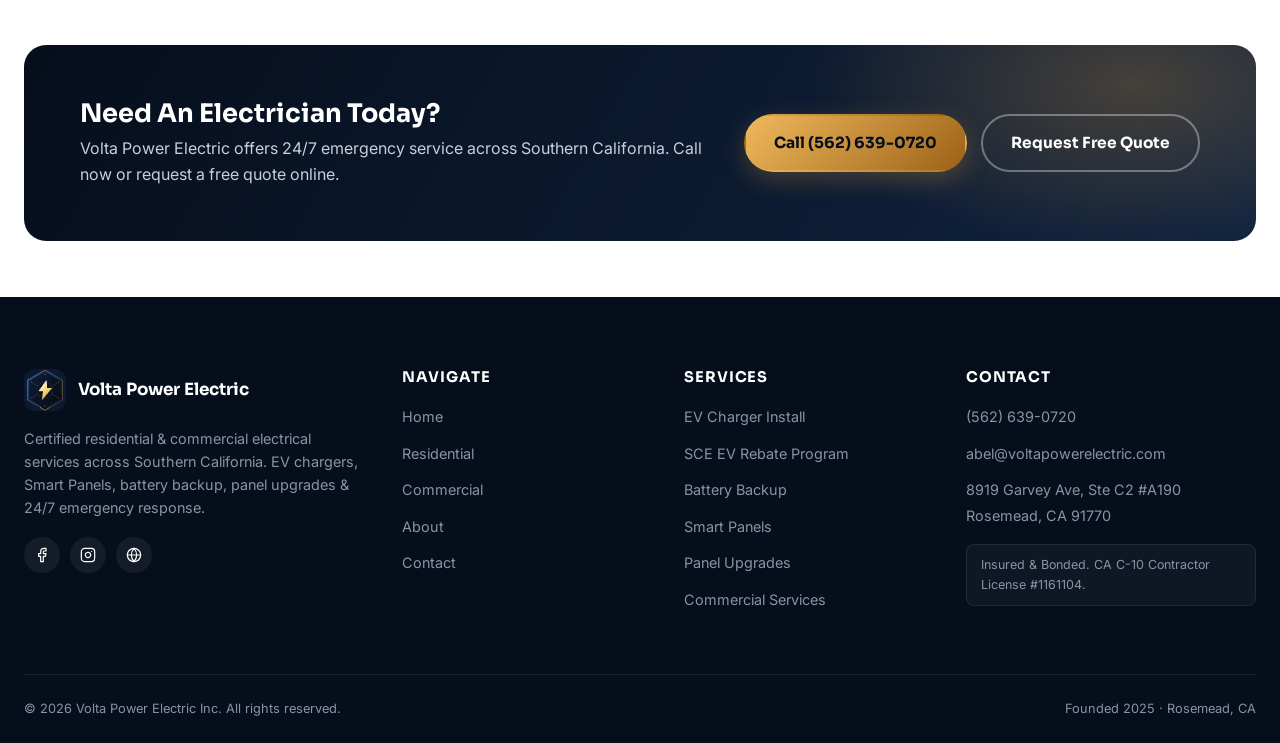
==== commit 2d7ddc5e: "Add SCE Charge Ready Home Program section with project gallery and FAQ New homepage section after Ou" ====
--- a/index.html
+++ b/index.html
@@ -4,7 +4,7 @@
 <meta charset="UTF-8">
 <meta name="viewport" content="width=device-width, initial-scale=1.0">
 <title>Volta Power Electric | SoCal Residential &amp; Commercial Electrician</title>
-<meta name="description" content="Licensed C-10 electrician serving LA, Orange County, the Inland Empire &amp; Ventura County. EV chargers, Smart Panels, battery backup &amp; 24/7 emergency service.">
+<meta name="description" content="Licensed C-10 electrician and SCE Charge Ready Home Program Participating Contractor. EV chargers, panel upgrades, Smart Panels &amp; 24/7 service across SoCal.">
 <meta name="robots" content="index, follow">
 <link rel="canonical" href="https://voltapowerelectric.com/">
 <meta name="theme-color" content="#0b1b33">
@@ -13,7 +13,7 @@
 <meta property="og:type" content="website">
 <meta property="og:site_name" content="Volta Power Electric">
 <meta property="og:title" content="Volta Power Electric | SoCal Residential &amp; Commercial Electrician">
-<meta property="og:description" content="Licensed C-10 electrician serving LA, Orange County, the Inland Empire &amp; Ventura County. EV chargers, Smart Panels, battery backup &amp; 24/7 emergency service.">
+<meta property="og:description" content="Licensed C-10 electrician and SCE Charge Ready Home Program Participating Contractor. EV chargers, panel upgrades, Smart Panels &amp; 24/7 service across SoCal.">
 <meta property="og:url" content="https://voltapowerelectric.com/">
 <meta property="og:image" content="https://voltapowerelectric.com/assets/images/logo-full.png">
 <meta property="og:image:width" content="3000">
@@ -21,12 +21,12 @@
 <meta property="og:locale" content="en_US">
 <meta name="twitter:card" content="summary_large_image">
 <meta name="twitter:title" content="Volta Power Electric | SoCal Residential &amp; Commercial Electrician">
-<meta name="twitter:description" content="Licensed C-10 electrician serving LA, Orange County, the Inland Empire &amp; Ventura County. EV chargers, Smart Panels, battery backup &amp; 24/7 emergency service.">
+<meta name="twitter:description" content="Licensed C-10 electrician and SCE Charge Ready Home Program Participating Contractor. EV chargers, panel upgrades, Smart Panels &amp; 24/7 service across SoCal.">
 <meta name="twitter:image" content="https://voltapowerelectric.com/assets/images/logo-full.png">
 <link rel="preconnect" href="https://fonts.googleapis.com">
 <link rel="preconnect" href="https://fonts.gstatic.com" crossorigin>
 <link href="https://fonts.googleapis.com/css2?family=Inter:wght@400;500;600;700;800&family=Sora:wght@600;700;800&display=swap" rel="stylesheet">
-<link rel="stylesheet" href="css/style.css?v=7">
+<link rel="stylesheet" href="css/style.css?v=8">
 
 <script type="application/ld+json">
 {
@@ -77,6 +77,21 @@
       "@type": "ImageObject",
       "url": "https://voltapowerelectric.com/assets/images/tv-installation-cable-management-restaurant.jpg",
       "caption": "Commercial TV installation and concealed cable management for a restaurant and sports bar, Southern California."
+    },
+    {
+      "@type": "ImageObject",
+      "url": "https://voltapowerelectric.com/assets/images/level-2-home-ev-charger-installation.jpg",
+      "caption": "Level 2 home EV charger installation, Southern California"
+    },
+    {
+      "@type": "ImageObject",
+      "url": "https://voltapowerelectric.com/assets/images/meter-main-panel-upgrade-exterior.jpg",
+      "caption": "Exterior meter and main panel upgrade, Southern California"
+    },
+    {
+      "@type": "ImageObject",
+      "url": "https://voltapowerelectric.com/assets/images/home-battery-backup-system-installation.jpg",
+      "caption": "Home battery backup system installation, Southern California"
     }
   ],
   "logo": "https://voltapowerelectric.com/assets/images/logo-full.png",
@@ -152,6 +167,16 @@
         "@type": "Offer",
         "itemOffered": {
           "@type": "Service",
+          "name": "SCE Charge Ready Home Program Panel Upgrade & EV Outlet Installation",
+          "description": "Panel upgrades and dedicated Level 2 EV outlet installation for Southern California Edison customers eligible for Charge Ready Home Program rebates of up to $4,200.",
+          "areaServed": "Southern California Edison service territory",
+          "url": "https://voltapowerelectric.com/#sce-rebate"
+        }
+      },
+      {
+        "@type": "Offer",
+        "itemOffered": {
+          "@type": "Service",
           "name": "Electrical Panel Upgrades"
         }
       },
@@ -213,6 +238,63 @@
       }
     ]
   }
+}
+</script>
+<script type="application/ld+json">
+{
+  "@context": "https://schema.org",
+  "@type": "FAQPage",
+  "@id": "https://voltapowerelectric.com/#sce-rebate-faq",
+  "mainEntity": [
+    {
+      "@type": "Question",
+      "name": "What is the SCE Charge Ready Home Program?",
+      "acceptedAnswer": {
+        "@type": "Answer",
+        "text": "It's a Southern California Edison rebate program that helps eligible SCE customers pay for an electrical panel upgrade and a Level 2 EV charging outlet at home. Rebates go up to $4,200 for a panel upgrade with an EV outlet, or up to $1,000 for an EV outlet alone."
+      }
+    },
+    {
+      "@type": "Question",
+      "name": "Do I need to own an electric vehicle to qualify?",
+      "acceptedAnswer": {
+        "@type": "Answer",
+        "text": "No. SCE says you do not need to own or lease an EV to participate. One thing to plan for: approved participants must install a Level 2 charger within 180 days after receiving the rebate."
+      }
+    },
+    {
+      "@type": "Question",
+      "name": "Who is eligible for the Charge Ready Home rebate?",
+      "acceptedAnswer": {
+        "@type": "Answer",
+        "text": "You need to be an SCE residential customer and meet one of two conditions. Either your household earns less than 80% of the area median income (or you're enrolled in a qualifying assistance program such as CalFresh, Medi-Cal, SSI or WIC), or your home is in a state-designated disadvantaged community. Renters need the property owner's approval first."
+      }
+    },
+    {
+      "@type": "Question",
+      "name": "How much will I pay out of pocket?",
+      "acceptedAnswer": {
+        "@type": "Answer",
+        "text": "For income-qualified households, the program can pay the contractor directly for up to 100% of the eligible cost, up to the rebate limit. For households in disadvantaged communities, the program covers up to 50% after you pay the contractor your 50%. We'll give you a clear quote before any work starts."
+      }
+    },
+    {
+      "@type": "Question",
+      "name": "When can I apply?",
+      "acceptedAnswer": {
+        "@type": "Answer",
+        "text": "You can apply while you're planning the project, during installation, or up to six months after the work is finished."
+      }
+    },
+    {
+      "@type": "Question",
+      "name": "Is Volta Power Electric a participating contractor?",
+      "acceptedAnswer": {
+        "@type": "Answer",
+        "text": "Yes. Volta Power Electric Inc. is an SCE Charge Ready Home Program Participating Contractor, licensed under CA C-10 License #1161104 and fully insured and bonded. We serve SCE customers across Los Angeles County, Orange County, the Inland Empire and Ventura County. If your power comes from LADWP or another city utility, this program doesn't apply, but we can still quote your panel upgrade or EV charger."
+      }
+    }
+  ]
 }
 </script>
 </head>
@@ -385,6 +467,115 @@
         <h3>Panel Upgrades</h3>
         <p>Electrical panel &amp; service upgrades to safely support modern loads.</p>
       </div>
+    </div>
+  </div>
+</section>
+
+<!-- ============ SCE CHARGE READY HOME PROGRAM ============ -->
+<section class="bg-navy sce-rebate" id="sce-rebate" aria-labelledby="sce-rebate-title">
+  <div class="container">
+    <div class="section-head center">
+      <span class="eyebrow">SCE Charge Ready Home Program</span>
+      <h2 id="sce-rebate-title">Get Up to $4,200 Toward a Panel Upgrade and Home EV Charging</h2>
+      <p>Volta Power Electric is an SCE Charge Ready Home Program Participating Contractor. If your household qualifies, Southern California Edison can cover some or all of the cost of a new electrical panel and a dedicated Level 2 EV outlet, and you don't need to own an electric vehicle yet.</p>
+    </div>
+
+    <div class="rebate-layout">
+      <div class="rebate-amounts">
+        <div class="rebate-card">
+          <span class="rebate-label">Panel Upgrade + EV Outlet</span>
+          <strong class="rebate-amount">Up to $4,200</strong>
+          <p>For homes with a main panel under 200 amps. We replace it with a 200-amp or larger panel and run a dedicated 240-volt Level 2 outlet within 25 feet of your off-street parking spot.</p>
+        </div>
+        <div class="rebate-card">
+          <span class="rebate-label">EV Outlet Only</span>
+          <strong class="rebate-amount">Up to $1,000</strong>
+          <p>For homes that already have a 200-amp panel. We install a dedicated Level 2 EV outlet within 25 feet of your parking spot so you can charge at home overnight.</p>
+        </div>
+        <p class="rebate-coverage">Income-qualified households: the program can pay us directly for up to 100% of the eligible cost. Disadvantaged-community households: up to 50%, after you pay your half.</p>
+      </div>
+
+      <div class="rebate-copy">
+        <h3>Who Qualifies</h3>
+        <ul class="check-list">
+          <li><svg aria-hidden="true" focusable="false" viewBox="0 0 24 24" fill="none" stroke="currentColor" stroke-width="2" stroke-linecap="round" stroke-linejoin="round"><path d="M22 11.08V12a10 10 0 1 1-5.93-9.14"></path><polyline points="22 4 12 14.01 9 11.01"></polyline></svg> You're an SCE residential customer.</li>
+          <li><svg aria-hidden="true" focusable="false" viewBox="0 0 24 24" fill="none" stroke="currentColor" stroke-width="2" stroke-linecap="round" stroke-linejoin="round"><path d="M22 11.08V12a10 10 0 1 1-5.93-9.14"></path><polyline points="22 4 12 14.01 9 11.01"></polyline></svg> Your household earns under 80% of the area median income, or you're enrolled in a program like CalFresh, Medi-Cal, SSI or WIC.</li>
+          <li><svg aria-hidden="true" focusable="false" viewBox="0 0 24 24" fill="none" stroke="currentColor" stroke-width="2" stroke-linecap="round" stroke-linejoin="round"><path d="M22 11.08V12a10 10 0 1 1-5.93-9.14"></path><polyline points="22 4 12 14.01 9 11.01"></polyline></svg> Or your home is in a state-designated disadvantaged community. SCE has a ZIP code lookup.</li>
+          <li><svg aria-hidden="true" focusable="false" viewBox="0 0 24 24" fill="none" stroke="currentColor" stroke-width="2" stroke-linecap="round" stroke-linejoin="round"><path d="M22 11.08V12a10 10 0 1 1-5.93-9.14"></path><polyline points="22 4 12 14.01 9 11.01"></polyline></svg> Renting? You'll need the property owner's approval before work starts.</li>
+          <li><svg aria-hidden="true" focusable="false" viewBox="0 0 24 24" fill="none" stroke="currentColor" stroke-width="2" stroke-linecap="round" stroke-linejoin="round"><path d="M22 11.08V12a10 10 0 1 1-5.93-9.14"></path><polyline points="22 4 12 14.01 9 11.01"></polyline></svg> No EV needed. Get your home ready now and buy the car later.</li>
+        </ul>
+        <h3>How We Help</h3>
+        <p>We look at your panel, tell you which rebate fits, help you apply, pull the permits, do the work to code, and upload the paperwork SCE needs to release the incentive.</p>
+        <div class="rebate-actions">
+          <a href="contact.html#book-online" class="btn btn-gold">Book a Free Assessment</a>
+          <a href="https://evhome.sce.com/eligibility#requirements" target="_blank" rel="noopener" class="btn btn-outline">Check Eligibility on SCE.com &#8599;</a>
+        </div>
+      </div>
+    </div>
+
+    <h3 class="rebate-gallery-title">Recent Panel Upgrade &amp; EV Charging Work</h3>
+    <div class="rebate-gallery">
+      <figure class="g-feature">
+        <img src="assets/images/level-2-home-ev-charger-installation.jpg" alt="Level 2 home EV charger with coiled charging cable mounted on an exterior stucco wall" loading="lazy" width="768" height="960">
+        <figcaption>Level 2 Home EV Charger</figcaption>
+      </figure>
+      <figure>
+        <img src="assets/images/electrical-panel-upgrade-new-breakers.jpg" alt="Upgraded electrical panel with new breakers and neatly routed wiring" loading="lazy" width="768" height="960">
+        <figcaption>Panel Upgrade</figcaption>
+      </figure>
+      <figure>
+        <img src="assets/images/meter-main-panel-upgrade-exterior.jpg" alt="New exterior meter and main panel combination installed on a home" loading="lazy" width="768" height="960">
+        <figcaption>Meter &amp; Main Panel</figcaption>
+      </figure>
+      <figure>
+        <img src="assets/images/electrical-panel-wiring-breaker-installation.jpg" alt="Close-up of panel wiring landed on new circuit breakers" loading="lazy" width="768" height="960">
+        <figcaption>Clean, Code-Compliant Wiring</figcaption>
+      </figure>
+      <figure>
+        <img src="assets/images/exterior-panel-meter-replacement-stucco.jpg" alt="Replacement panel and meter set into a stucco exterior wall" loading="lazy" width="768" height="960">
+        <figcaption>Panel Replacement</figcaption>
+      </figure>
+      <figure>
+        <img src="assets/images/home-battery-backup-system-installation.jpg" alt="Home battery backup system with wall-mounted equipment and two battery units in a garage" loading="lazy" width="960" height="1200">
+        <figcaption>Battery Backup</figcaption>
+      </figure>
+      <figure>
+        <img src="assets/images/new-electrical-service-pole-meter-installation.jpg" alt="New electrical service pole with meter installed on a construction site" loading="lazy" width="768" height="960">
+        <figcaption>New Service Pole</figcaption>
+      </figure>
+      <figure class="g-wide">
+        <img src="assets/images/tesla-ev-charging-station-installation.jpg" alt="Tesla Model 3 plugged into a pedestal EV charging station in a parking lot" loading="lazy" width="768" height="432">
+        <figcaption>Commercial EV Charging Station</figcaption>
+      </figure>
+    </div>
+
+    <div class="rebate-faq">
+      <h3>Charge Ready Home Program FAQ</h3>
+      <details class="faq-item">
+        <summary>What is the SCE Charge Ready Home Program?</summary>
+        <p>It's a Southern California Edison rebate program that helps eligible SCE customers pay for an electrical panel upgrade and a Level 2 EV charging outlet at home. Rebates go up to $4,200 for a panel upgrade with an EV outlet, or up to $1,000 for an EV outlet alone.</p>
+      </details>
+      <details class="faq-item">
+        <summary>Do I need to own an electric vehicle to qualify?</summary>
+        <p>No. SCE says you do not need to own or lease an EV to participate. One thing to plan for: approved participants must install a Level 2 charger within 180 days after receiving the rebate.</p>
+      </details>
+      <details class="faq-item">
+        <summary>Who is eligible for the Charge Ready Home rebate?</summary>
+        <p>You need to be an SCE residential customer and meet one of two conditions. Either your household earns less than 80% of the area median income (or you're enrolled in a qualifying assistance program such as CalFresh, Medi-Cal, SSI or WIC), or your home is in a state-designated disadvantaged community. Renters need the property owner's approval first.</p>
+      </details>
+      <details class="faq-item">
+        <summary>How much will I pay out of pocket?</summary>
+        <p>For income-qualified households, the program can pay the contractor directly for up to 100% of the eligible cost, up to the rebate limit. For households in disadvantaged communities, the program covers up to 50% after you pay the contractor your 50%. We'll give you a clear quote before any work starts.</p>
+      </details>
+      <details class="faq-item">
+        <summary>When can I apply?</summary>
+        <p>You can apply while you're planning the project, during installation, or up to six months after the work is finished.</p>
+      </details>
+      <details class="faq-item">
+        <summary>Is Volta Power Electric a participating contractor?</summary>
+        <p>Yes. Volta Power Electric Inc. is an SCE Charge Ready Home Program Participating Contractor, licensed under CA C-10 License #1161104 and fully insured and bonded. We serve SCE customers across Los Angeles County, Orange County, the Inland Empire and Ventura County. If your power comes from LADWP or another city utility, this program doesn't apply, but we can still quote your panel upgrade or EV charger.</p>
+      </details>
+      <p class="rebate-note">Rebate amounts and eligibility are set by SCE and can change. See current terms at <a href="https://evhome.sce.com/eligibility#requirements" target="_blank" rel="noopener">evhome.sce.com</a>.</p>
     </div>
   </div>
 </section>
@@ -664,6 +855,7 @@
         <h4>Services</h4>
         <ul class="footer-links">
           <li><a href="residential.html#ev-charger">EV Charger Install</a></li>
+          <li><a href="index.html#sce-rebate">SCE EV Rebate Program</a></li>
           <li><a href="residential.html#battery-backup">Battery Backup</a></li>
           <li><a href="residential.html#smart-panels">Smart Panels</a></li>
           <li><a href="residential.html#panel-upgrades">Panel Upgrades</a></li>
--- a/css/style.css
+++ b/css/style.css
@@ -1004,3 +1004,94 @@
 @media (prefers-reduced-motion: reduce) {
   .work-track { scroll-behavior: auto; }
 }
+
+/* ---------- SCE Charge Ready Home Program section ---------- */
+.sce-rebate .section-head p { color: var(--gray-300); }
+.sce-rebate h3 { color: var(--white); font-size: 1.25rem; margin-bottom: 16px; }
+.rebate-layout { display: grid; grid-template-columns: 5fr 6fr; gap: 48px; align-items: start; margin-bottom: 72px; }
+.rebate-amounts { display: grid; gap: 18px; }
+.rebate-card {
+  background: linear-gradient(145deg, rgba(255,255,255,.07), rgba(255,255,255,.02));
+  border: 1px solid rgba(240,184,92,.35);
+  border-radius: var(--radius-lg);
+  padding: 28px 30px;
+}
+.rebate-label {
+  display: inline-block;
+  font-size: .72rem; font-weight: 800; letter-spacing: .1em; text-transform: uppercase;
+  color: var(--gold-400);
+}
+.rebate-amount {
+  display: block;
+  font-family: var(--font-head);
+  font-weight: 800;
+  font-size: clamp(2rem, 4vw, 2.6rem);
+  line-height: 1.1;
+  color: var(--white);
+  margin: 8px 0 10px;
+}
+.rebate-card p { color: var(--gray-300); font-size: .95rem; margin: 0; }
+.rebate-coverage { color: var(--gray-300); font-size: .88rem; margin: 4px 4px 0; }
+.rebate-copy .check-list { margin-bottom: 30px; }
+.rebate-copy .check-list li { color: var(--gray-100); }
+.rebate-copy .check-list svg { color: var(--gold-400); flex: 0 0 20px; width: 20px; height: 20px; margin-top: 1px; }
+.rebate-copy > p { color: var(--gray-300); margin-bottom: 26px; }
+.rebate-actions { display: flex; flex-wrap: wrap; gap: 14px; }
+.rebate-gallery-title { text-align: center; margin-bottom: 26px; }
+.rebate-gallery {
+  display: grid;
+  grid-template-columns: repeat(4, 1fr);
+  grid-auto-rows: 300px;
+  grid-auto-flow: dense;
+  gap: 14px;
+}
+.rebate-gallery figure {
+  position: relative;
+  margin: 0;
+  border-radius: var(--radius-md);
+  overflow: hidden;
+  background: var(--navy-800);
+  box-shadow: var(--shadow-md);
+}
+.rebate-gallery .g-feature { grid-column: span 2; grid-row: span 2; }
+.rebate-gallery .g-wide { grid-column: span 2; }
+.rebate-gallery img { width: 100%; height: 100%; object-fit: cover; display: block; transition: transform .5s ease; }
+.rebate-gallery figure:hover img { transform: scale(1.04); }
+.rebate-gallery figcaption {
+  position: absolute; left: 0; right: 0; bottom: 0;
+  padding: 34px 16px 14px;
+  background: linear-gradient(to top, rgba(6,14,28,.88), rgba(6,14,28,0));
+  color: var(--white);
+  font-family: var(--font-head); font-weight: 700; font-size: .9rem;
+}
+.rebate-faq { max-width: 860px; margin: 72px auto 0; }
+.rebate-faq h3 { text-align: center; margin-bottom: 24px; }
+.faq-item {
+  background: rgba(255,255,255,.04);
+  border: 1px solid rgba(255,255,255,.12);
+  border-radius: var(--radius-md);
+  margin-bottom: 12px;
+}
+.faq-item summary {
+  cursor: pointer;
+  list-style: none;
+  display: flex; justify-content: space-between; align-items: center; gap: 16px;
+  padding: 18px 22px;
+  font-family: var(--font-head); font-weight: 700; color: var(--white);
+}
+.faq-item summary::-webkit-details-marker { display: none; }
+.faq-item summary::after { content: "+"; font-size: 1.5rem; line-height: 1; color: var(--gold-400); flex: 0 0 auto; }
+.faq-item[open] summary::after { content: "\2212"; }
+.faq-item summary:focus-visible { outline: 3px solid var(--gold-500); outline-offset: 2px; border-radius: var(--radius-md); }
+.faq-item p { padding: 0 22px 20px; margin: 0; color: var(--gray-300); font-size: .95rem; }
+.rebate-note { text-align: center; color: var(--gray-500); font-size: .82rem; margin-top: 22px; }
+.rebate-note a { color: var(--gold-400); text-decoration: underline; }
+@media (max-width: 940px) {
+  .rebate-layout { grid-template-columns: 1fr; gap: 40px; }
+  .rebate-gallery { grid-template-columns: repeat(2, 1fr); grid-auto-rows: 240px; }
+}
+@media (max-width: 640px) {
+  .rebate-gallery { grid-auto-rows: 180px; gap: 10px; }
+  .rebate-gallery figcaption { font-size: .8rem; padding: 26px 12px 10px; }
+  .rebate-actions .btn { width: 100%; justify-content: center; }
+}
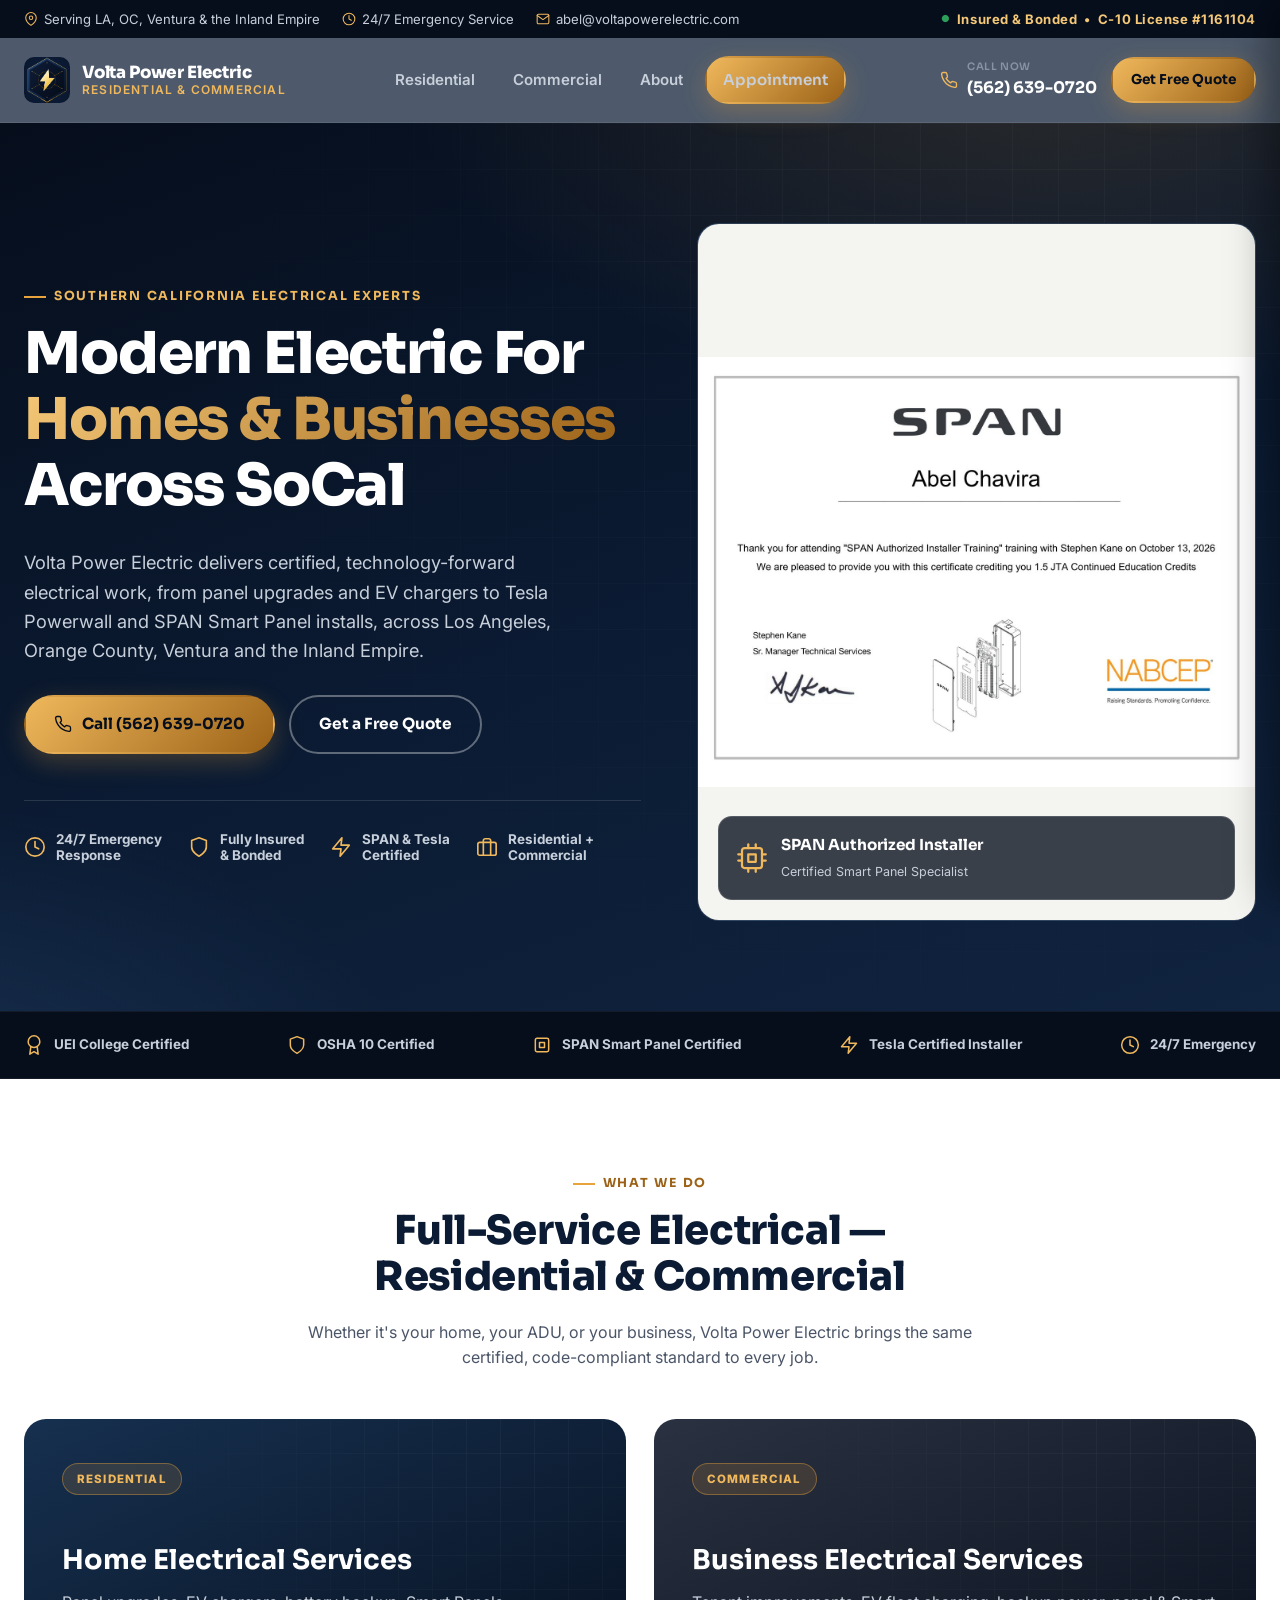
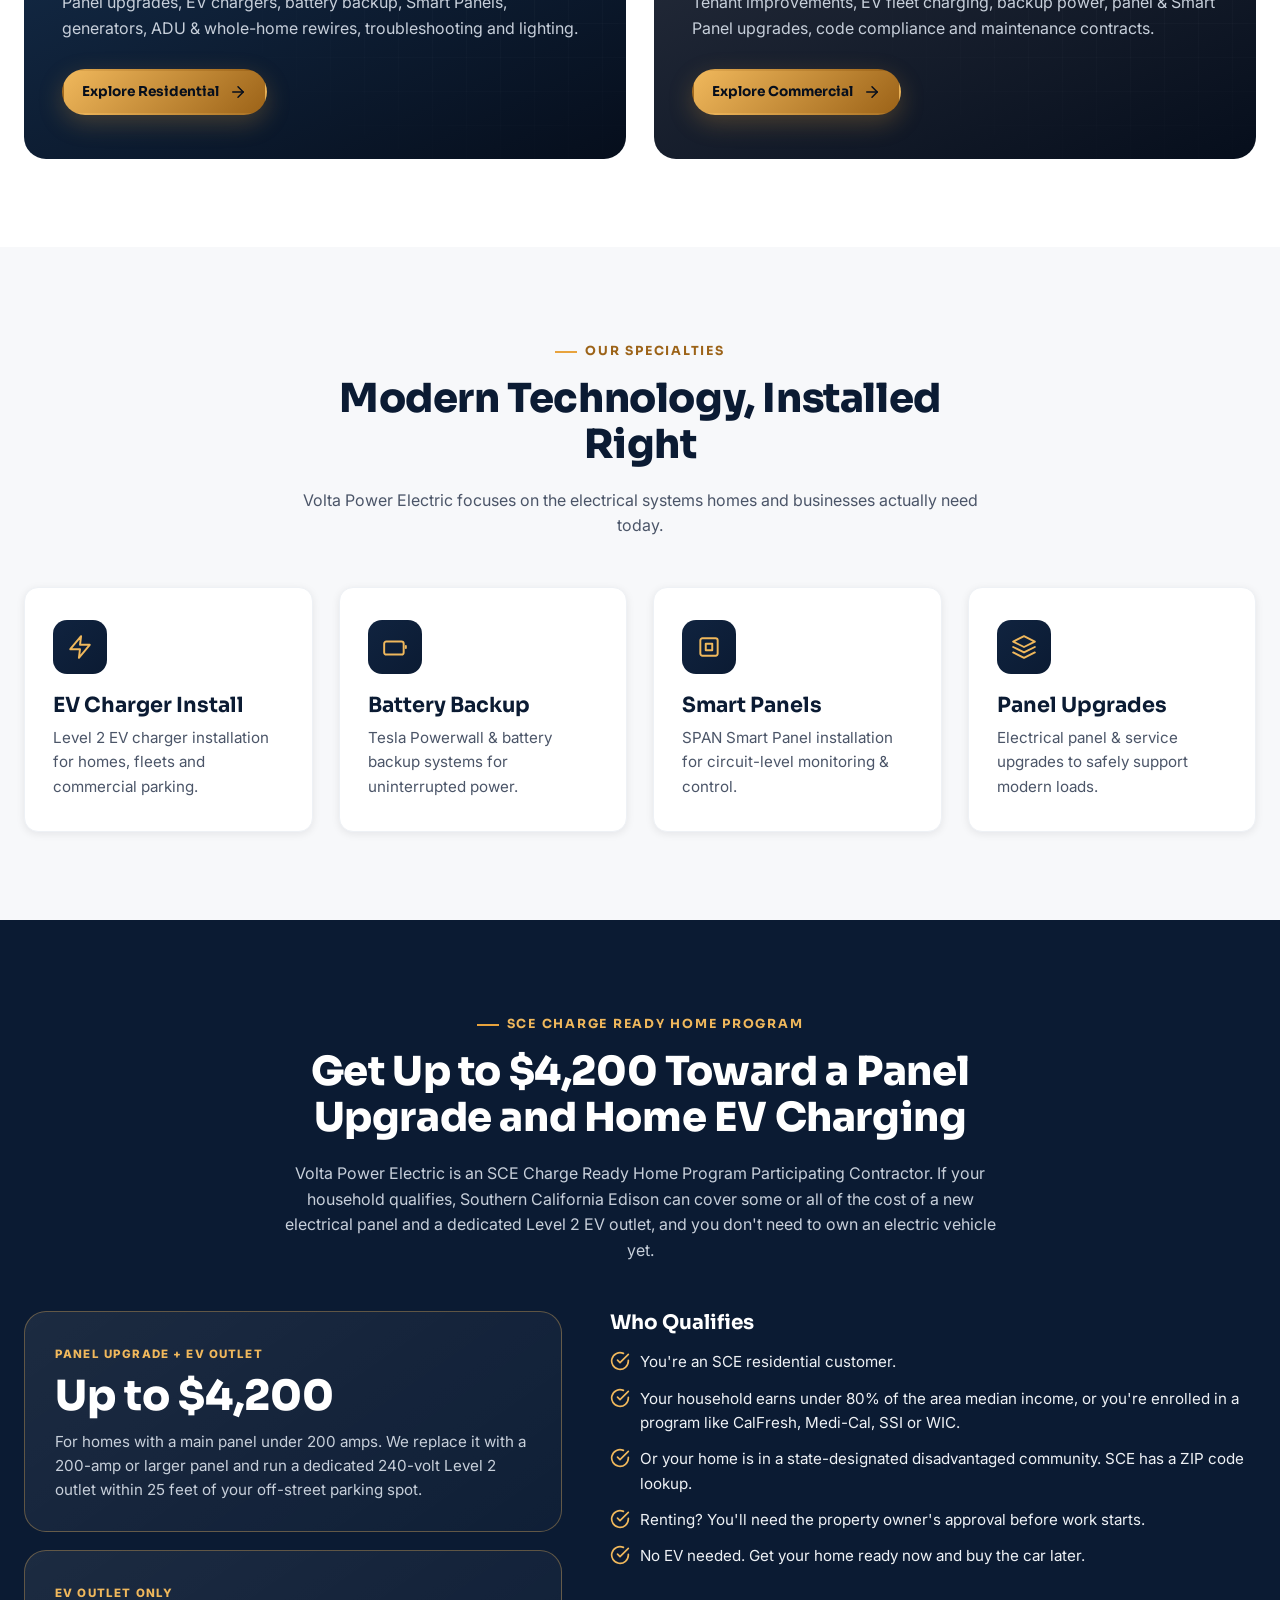
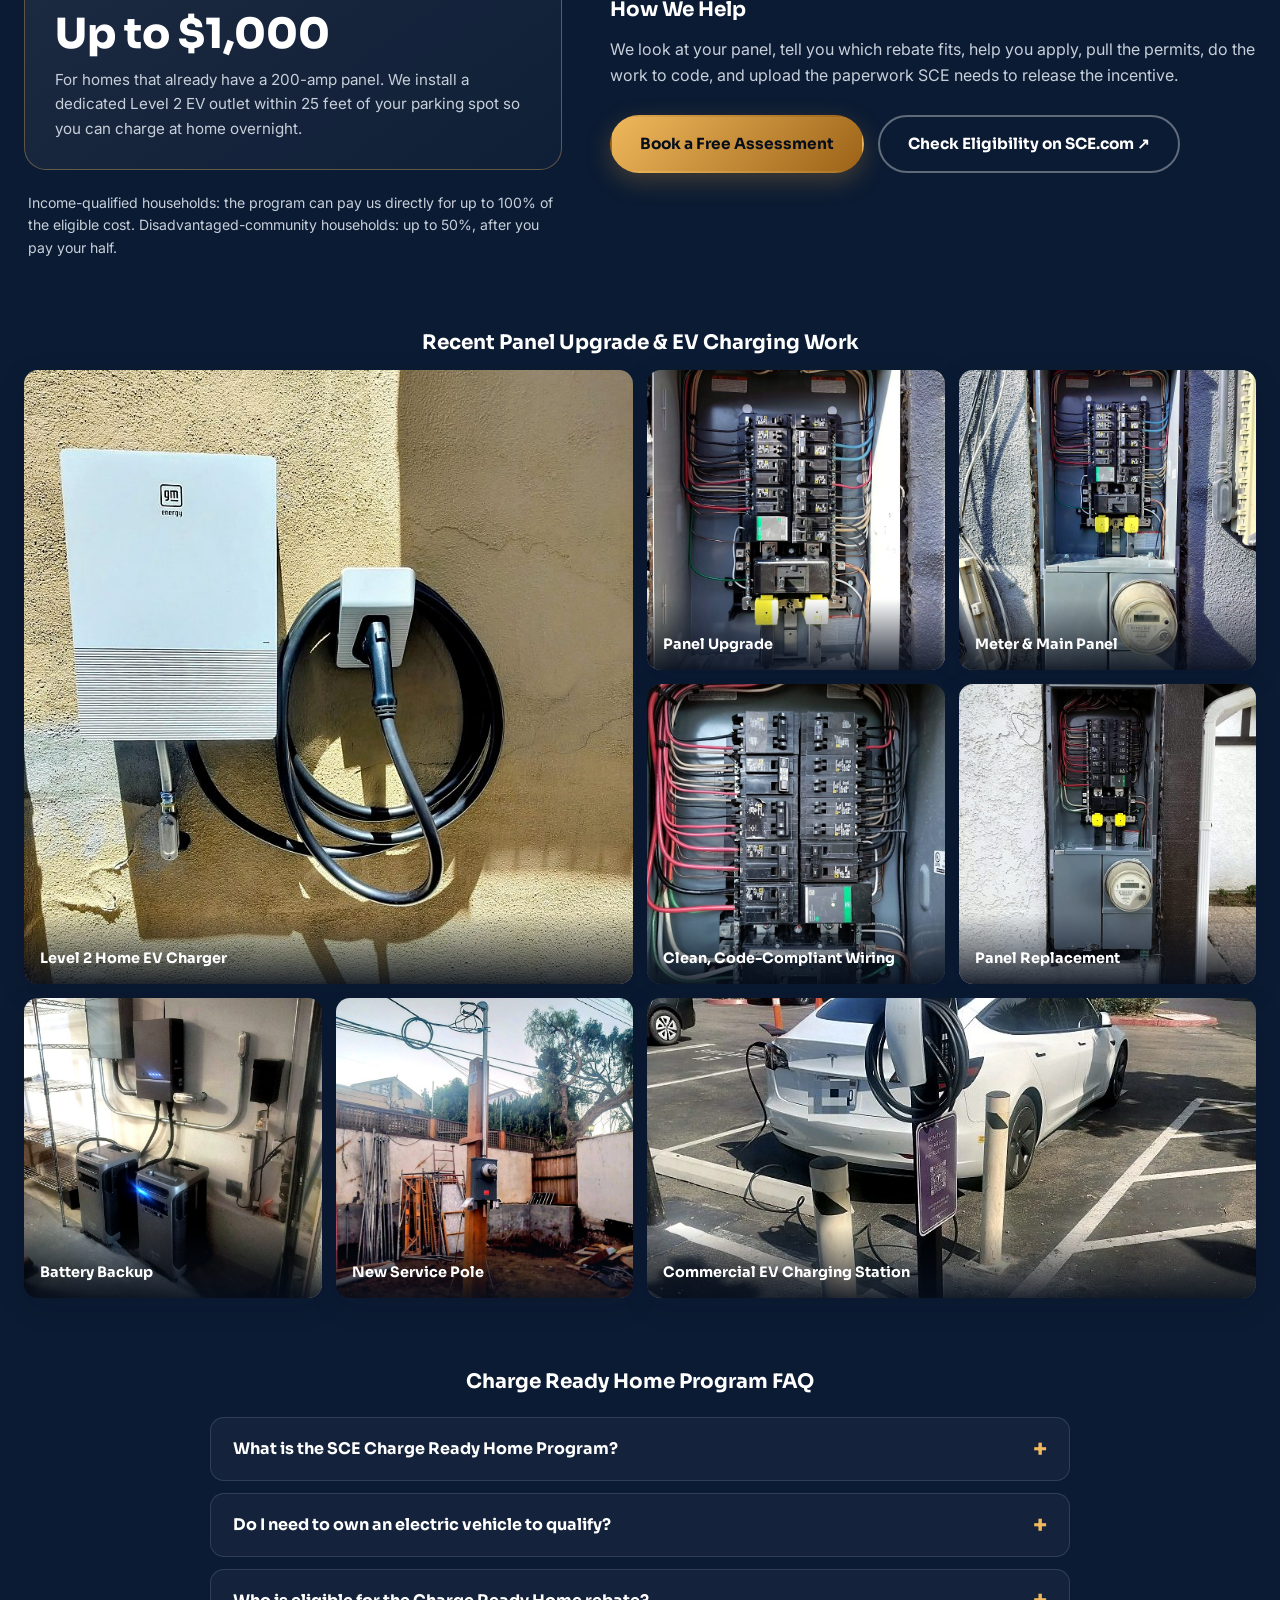
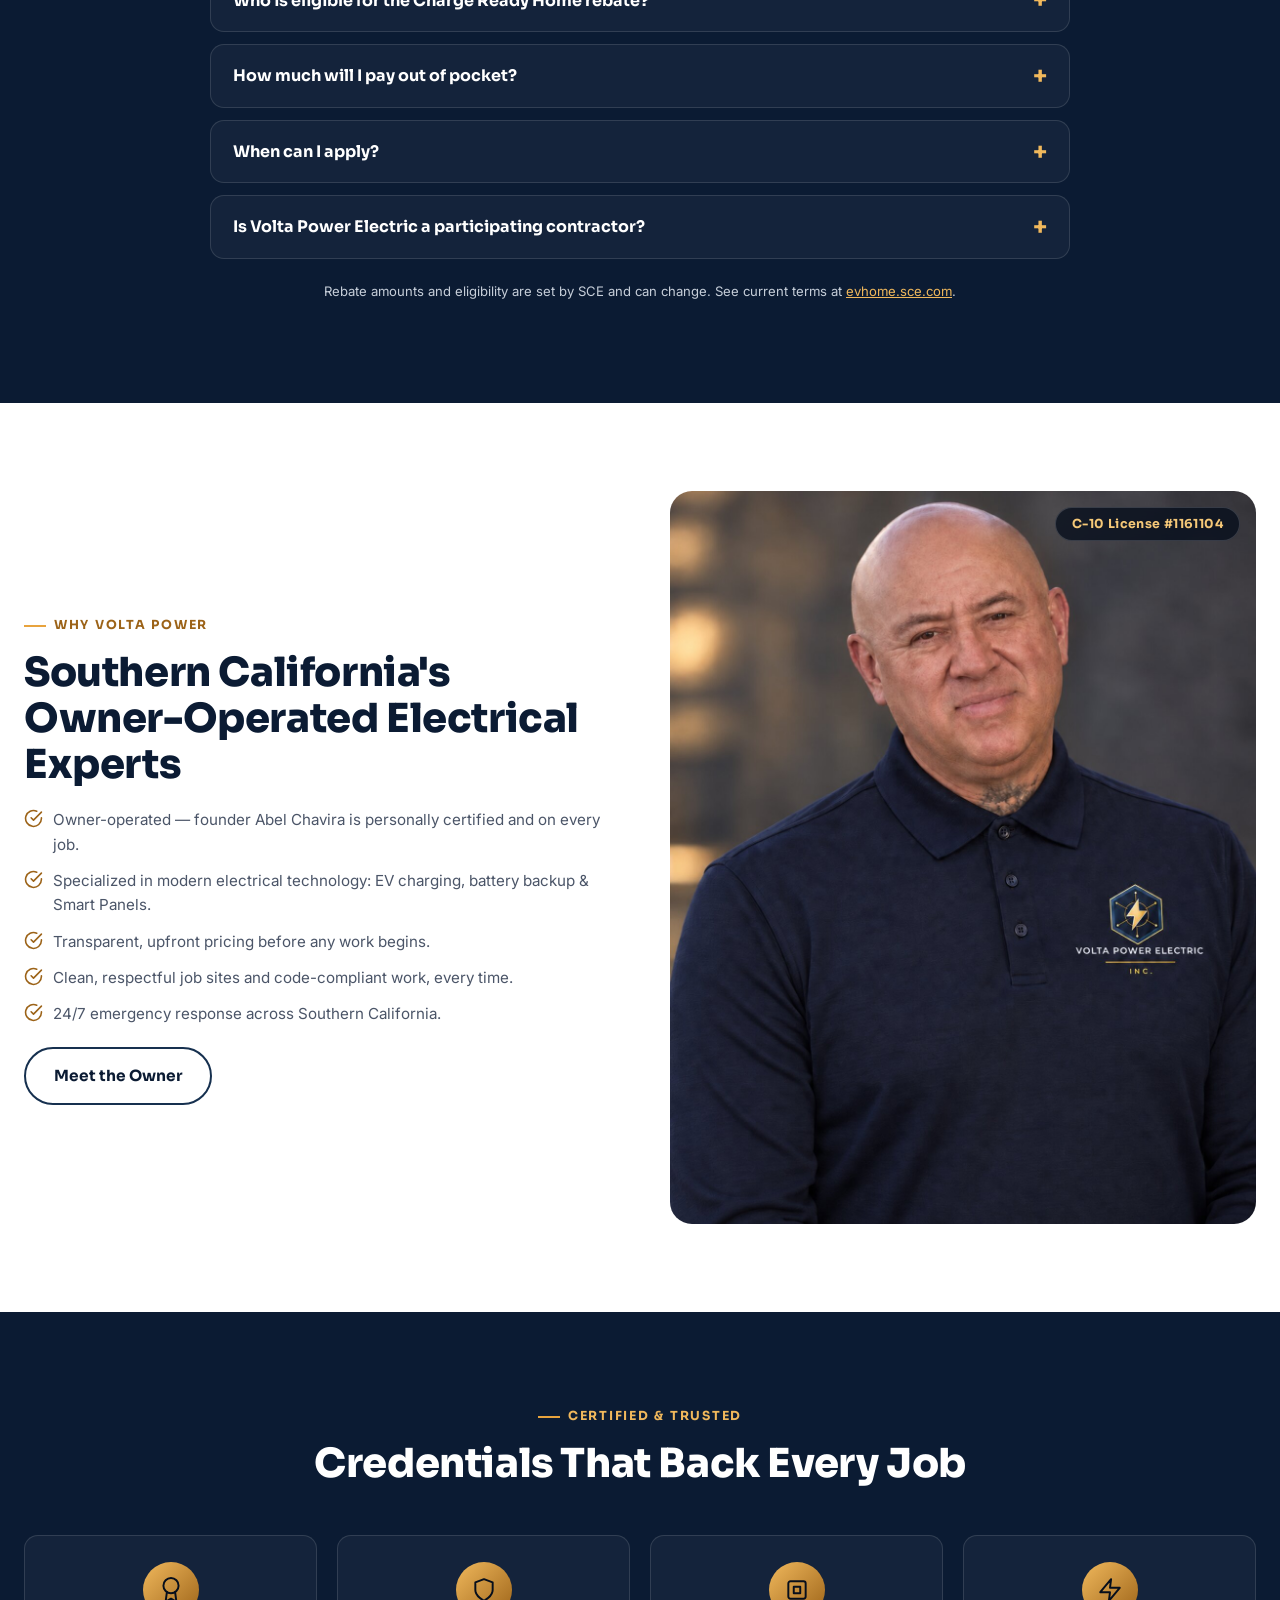
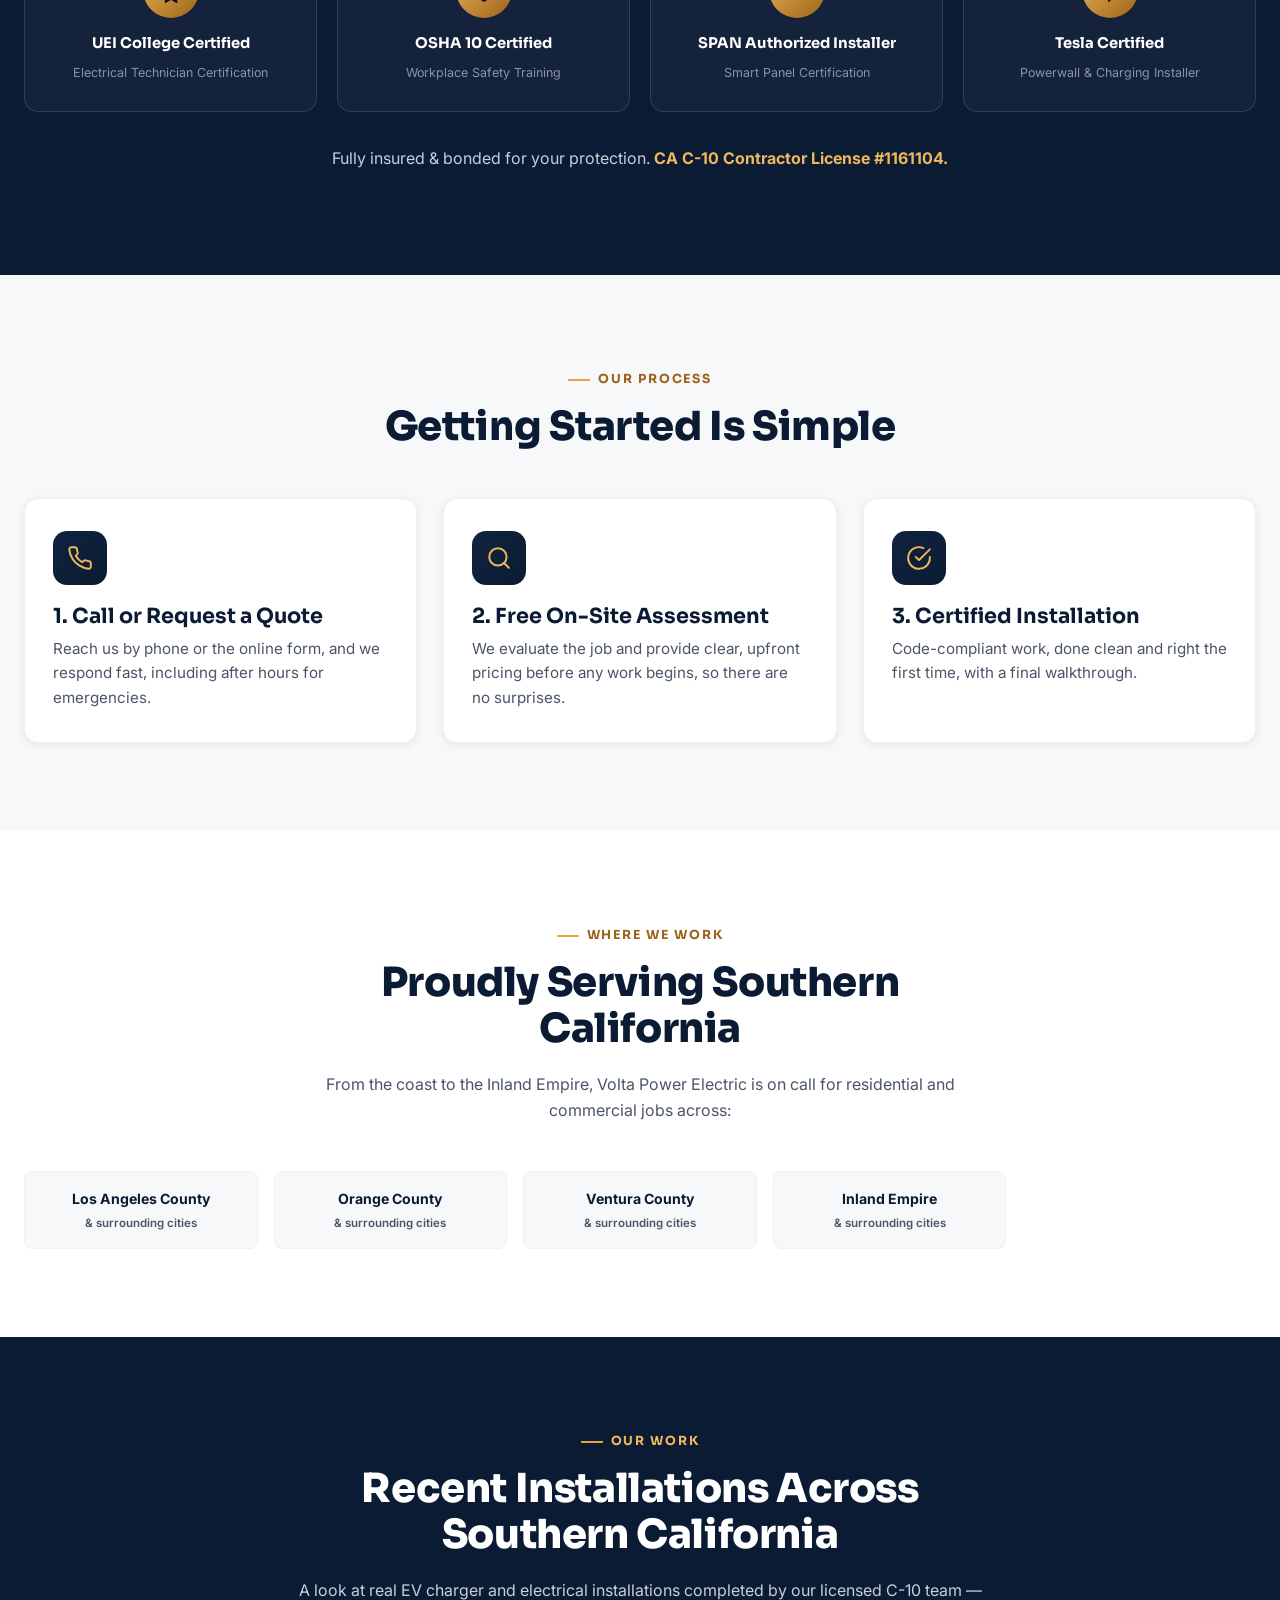
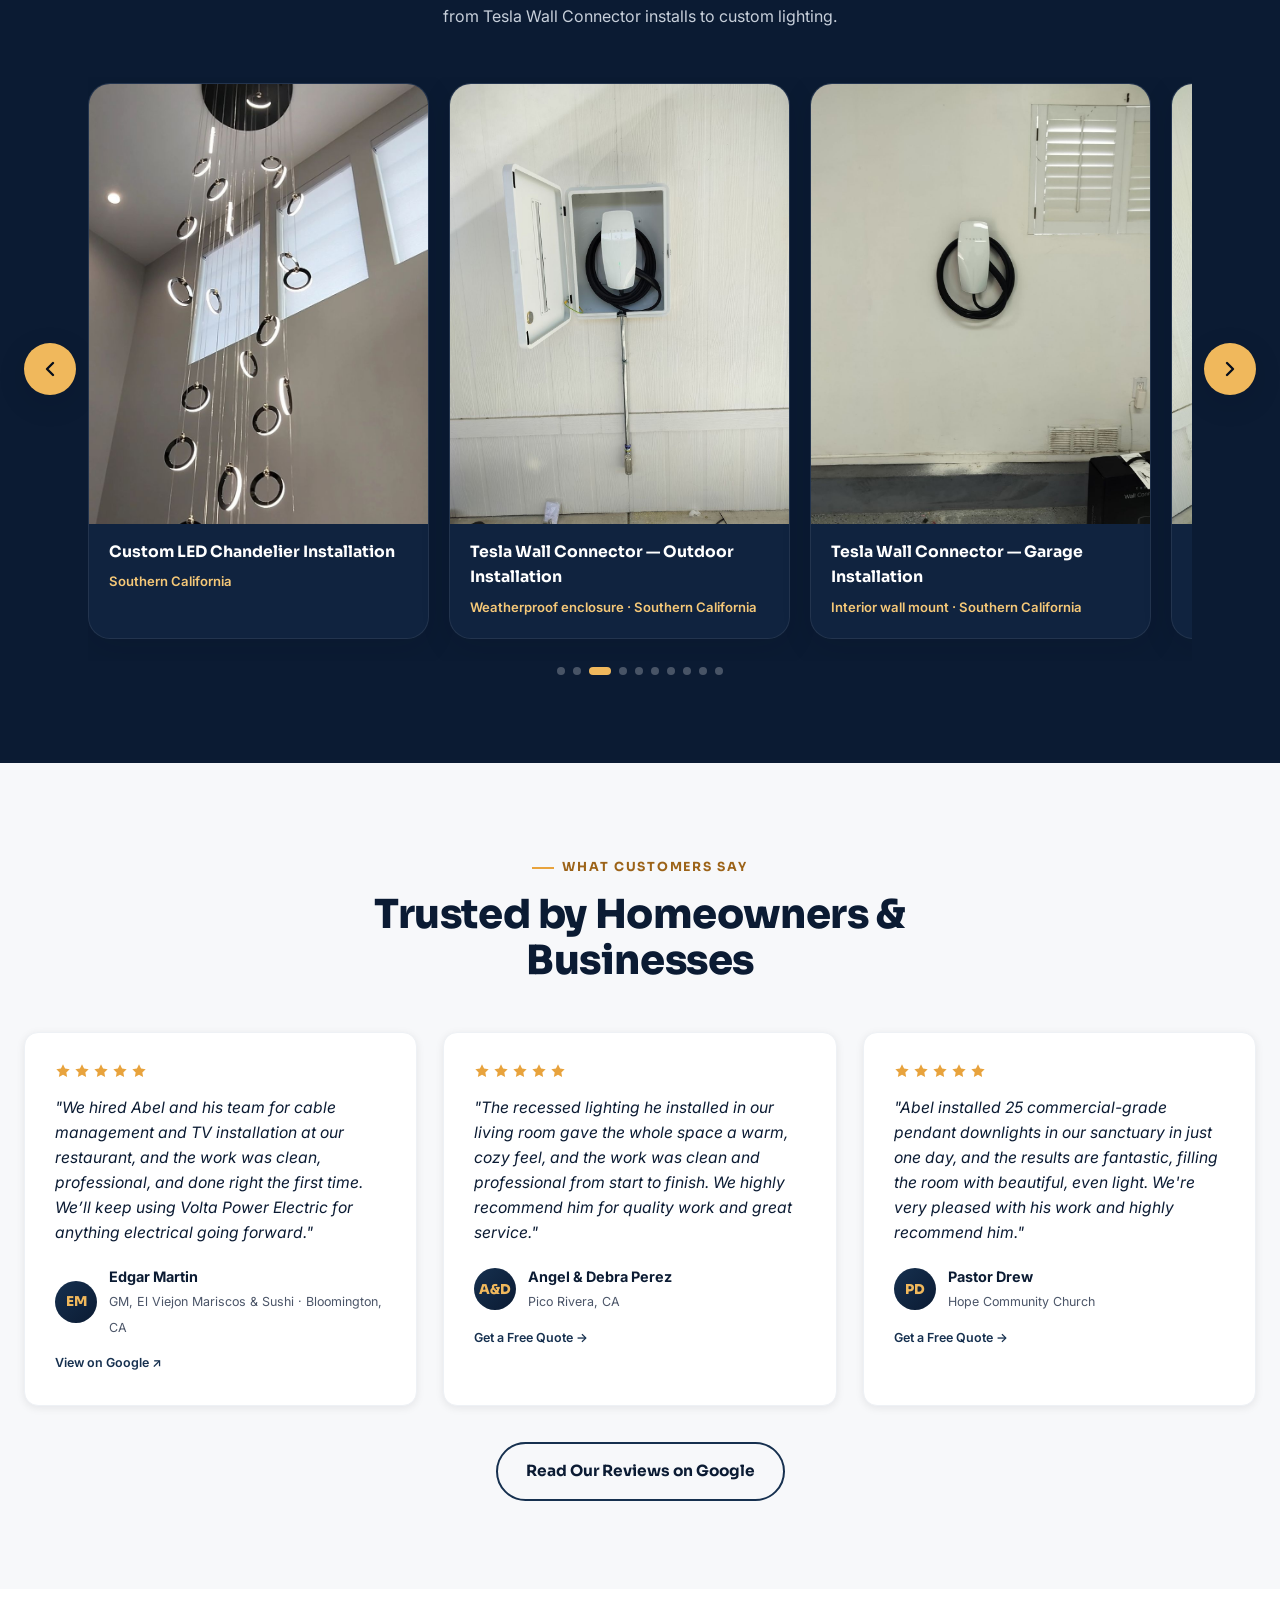
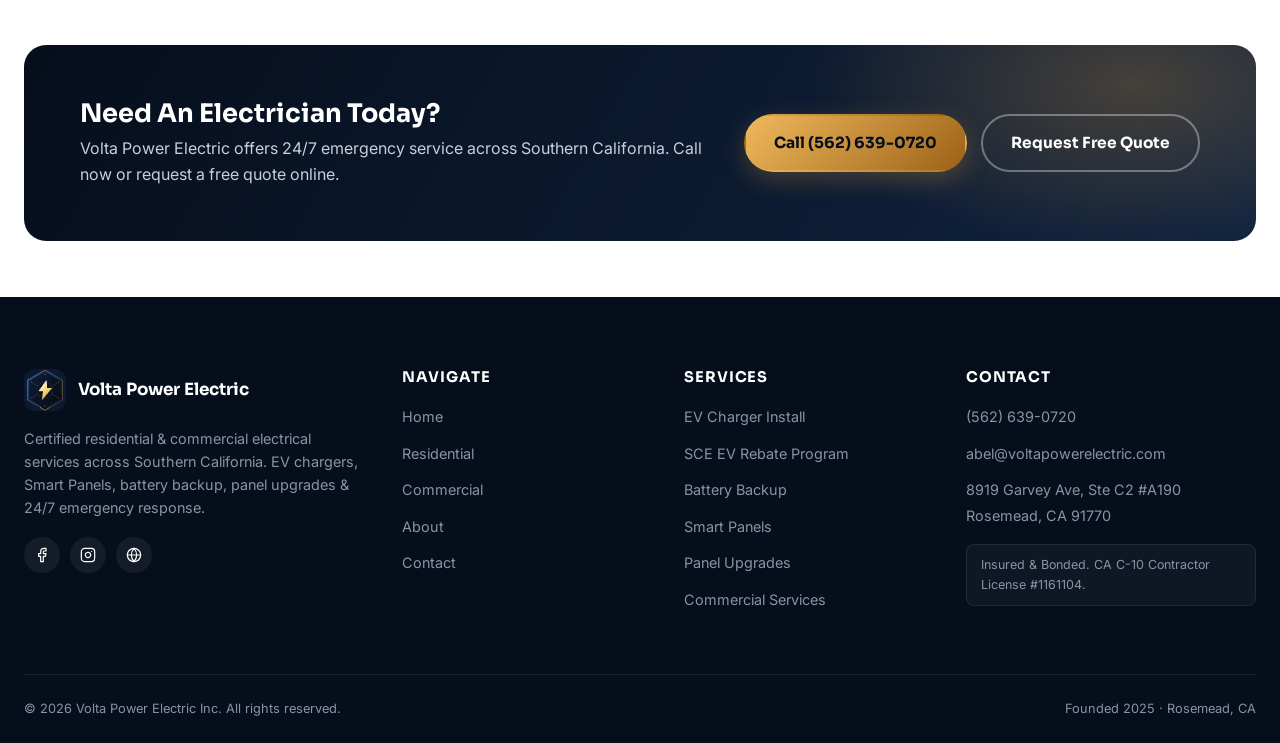
==== commit 6fdf8696: "Add two landscape lighting photos to Our Work carousel New slides after Recessed Lighting: front wal" ====
--- a/index.html
+++ b/index.html
@@ -92,6 +92,16 @@
       "@type": "ImageObject",
       "url": "https://voltapowerelectric.com/assets/images/home-battery-backup-system-installation.jpg",
       "caption": "Home battery backup system installation, Southern California"
+    },
+    {
+      "@type": "ImageObject",
+      "url": "https://voltapowerelectric.com/assets/images/landscape-path-lighting-front-walkway-night.jpg",
+      "caption": "Landscape and path lighting installation along a front walkway, Southern California"
+    },
+    {
+      "@type": "ImageObject",
+      "url": "https://voltapowerelectric.com/assets/images/front-yard-landscape-lighting-curb-appeal.jpg",
+      "caption": "Front yard landscape lighting installation, Southern California"
     }
   ],
   "logo": "https://voltapowerelectric.com/assets/images/logo-full.png",
@@ -385,7 +395,7 @@
     </div>
     <div class="hero-visual">
       <a href="documents/Abel-Chavira-SPAN-Authorized-Installer-Certificate.pdf" target="_blank" rel="noopener" title="View SPAN Authorized Installer Certificate (PDF)" style="display:flex; align-items:center; justify-content:center; width:100%; height:100%; background:#f4f4f0;">
-        <img src="assets/images/span-certificate-preview.jpg" alt="SPAN Authorized Installer Certificate — Abel Chavira" style="width:100%; height:100%; object-fit:contain; display:block;">
+        <img src="assets/images/span-certificate-preview.jpg?v=20261013" alt="SPAN Authorized Installer Certificate — Abel Chavira" style="width:100%; height:100%; object-fit:contain; display:block;">
       </a>
       <div class="badge-float">
         <svg aria-hidden="true" focusable="false" viewBox="0 0 24 24" fill="none" stroke="currentColor" stroke-width="1.8" stroke-linecap="round" stroke-linejoin="round"><rect x="4" y="4" width="16" height="16" rx="2" ry="2"></rect><rect x="9" y="9" width="6" height="6"></rect><line x1="9" y1="1" x2="9" y2="4"></line><line x1="15" y1="1" x2="15" y2="4"></line><line x1="9" y1="20" x2="9" y2="23"></line><line x1="15" y1="20" x2="15" y2="23"></line><line x1="20" y1="9" x2="23" y2="9"></line><line x1="20" y1="14" x2="23" y2="14"></line><line x1="1" y1="9" x2="4" y2="9"></line><line x1="1" y1="14" x2="4" y2="14"></line></svg>
@@ -736,6 +746,14 @@
           <figcaption><strong>Recessed Lighting Installation</strong><span>Living room &middot; Southern California</span></figcaption>
         </figure>
         <figure class="work-slide" data-carousel-slide>
+          <img src="assets/images/landscape-path-lighting-front-walkway-night.jpg" alt="Low-voltage path lights and uplighting along a front walkway and garden at night" loading="lazy" width="600" height="800">
+          <figcaption><strong>Landscape &amp; Path Lighting</strong><span>Front walkway &middot; Southern California</span></figcaption>
+        </figure>
+        <figure class="work-slide" data-carousel-slide>
+          <img src="assets/images/front-yard-landscape-lighting-curb-appeal.jpg" alt="Front yard landscape lighting with path lights and accent lights illuminating a home at night" loading="lazy" width="600" height="800">
+          <figcaption><strong>Front Yard Landscape Lighting</strong><span>Curb appeal &middot; Southern California</span></figcaption>
+        </figure>
+        <figure class="work-slide" data-carousel-slide>
           <img src="assets/images/tv-installation-cable-management-restaurant.jpg" alt="Wall-mounted TVs with concealed cable management installed in a restaurant bar" loading="lazy" width="765" height="1020">
           <figcaption><strong>TV Installation &amp; Cable Management</strong><span>Restaurant &amp; bar &middot; Southern California</span></figcaption>
         </figure>
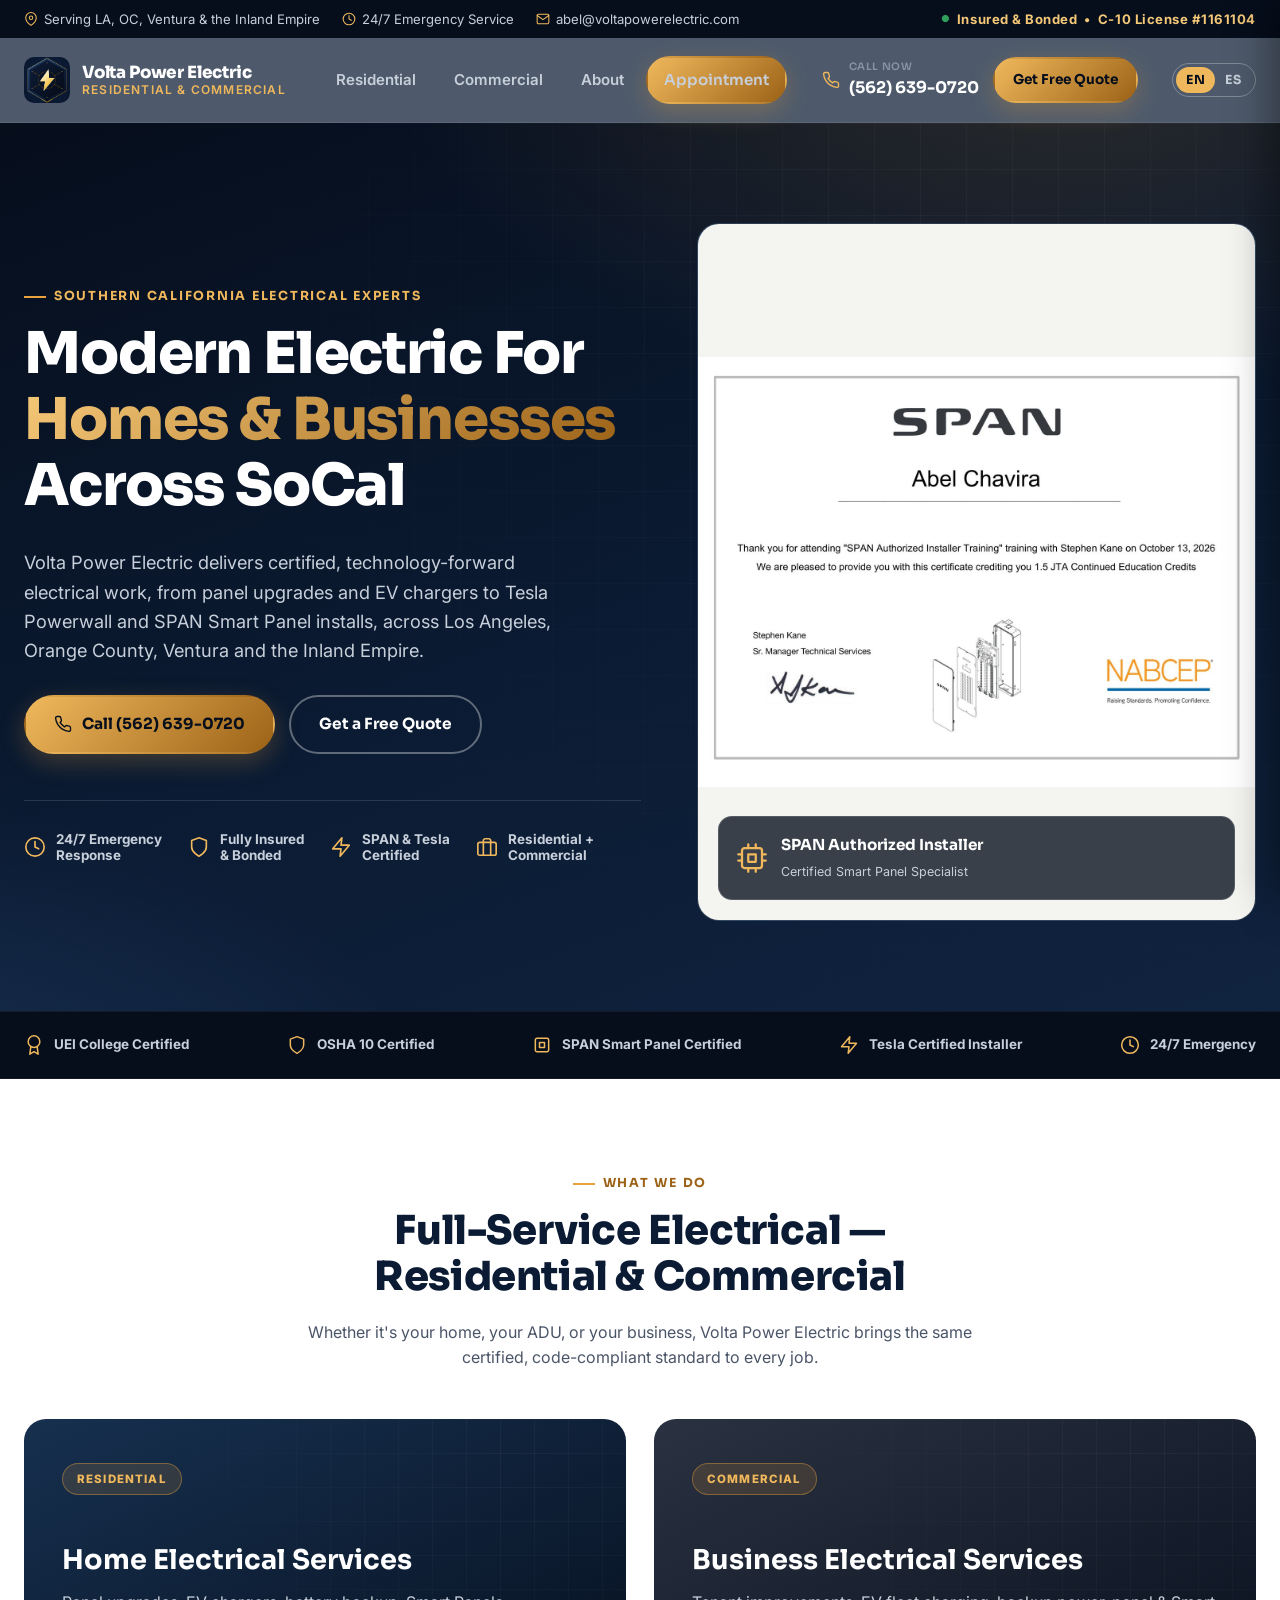
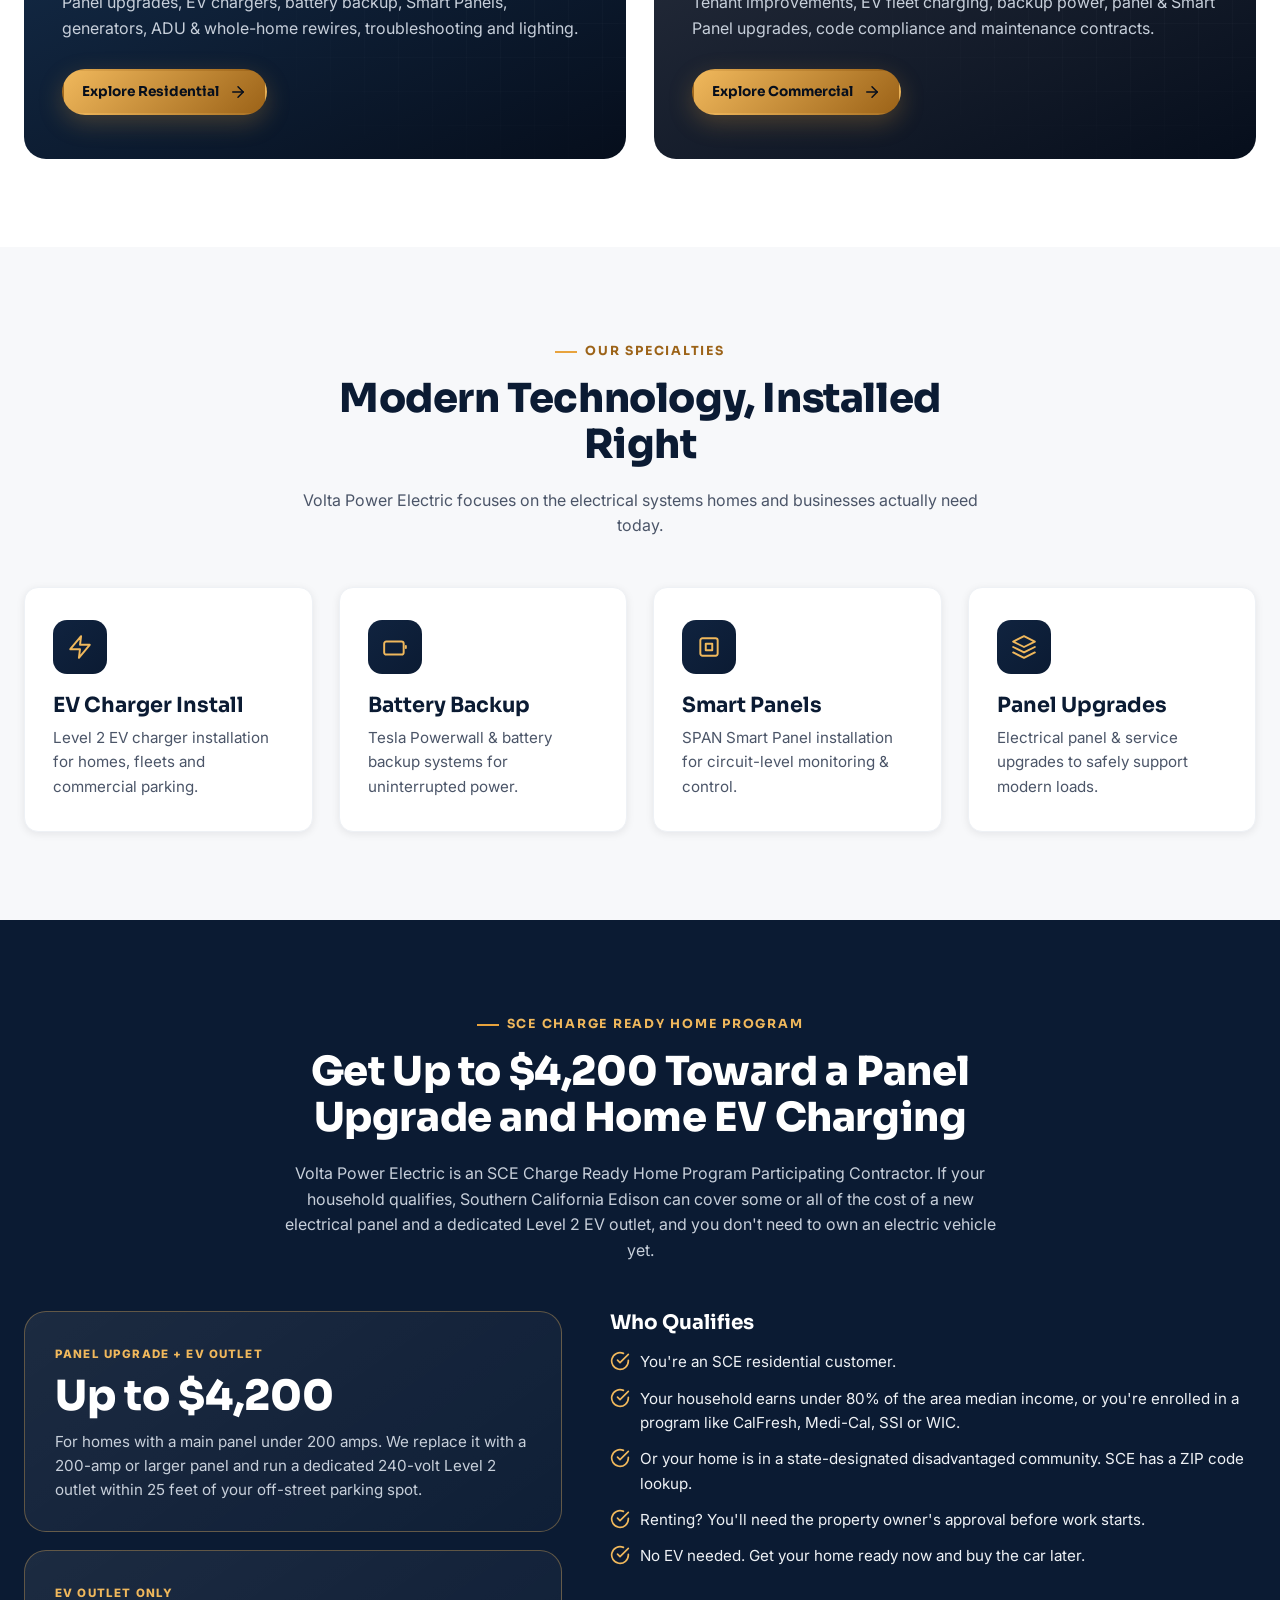
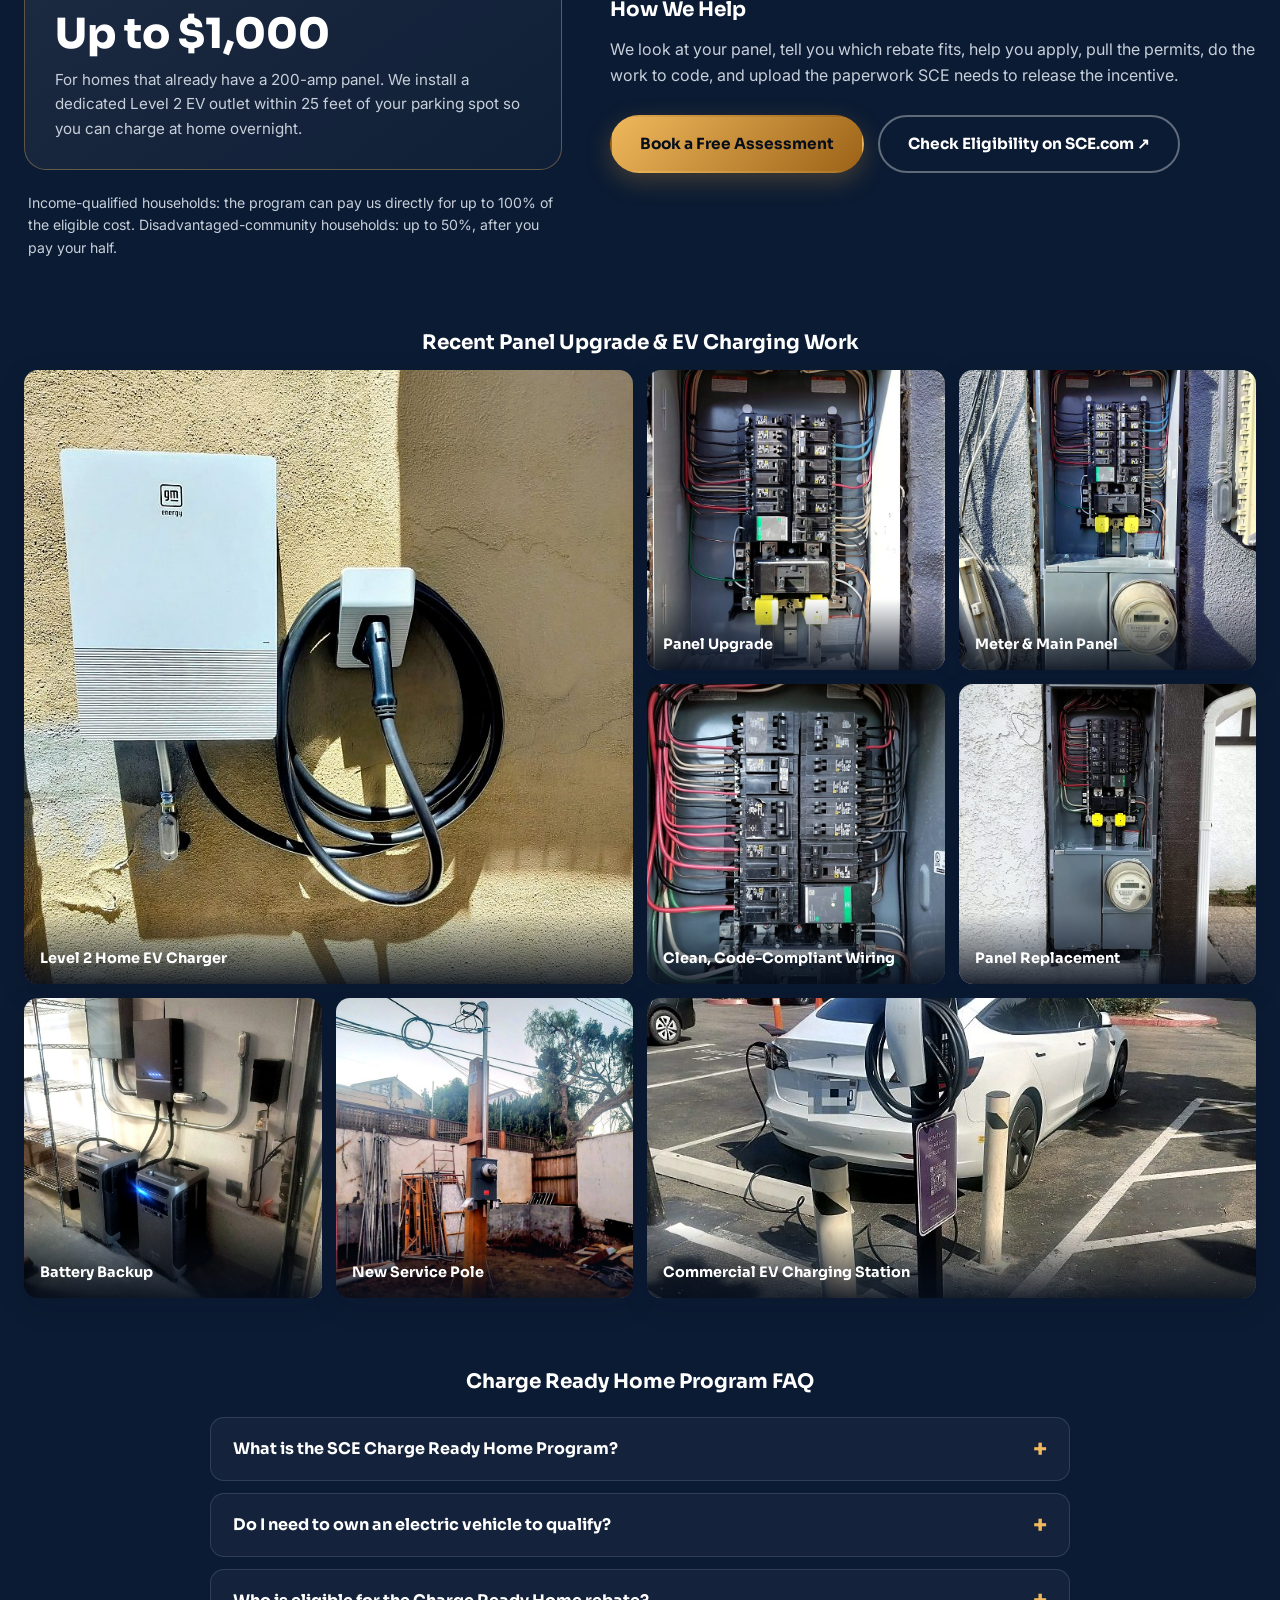
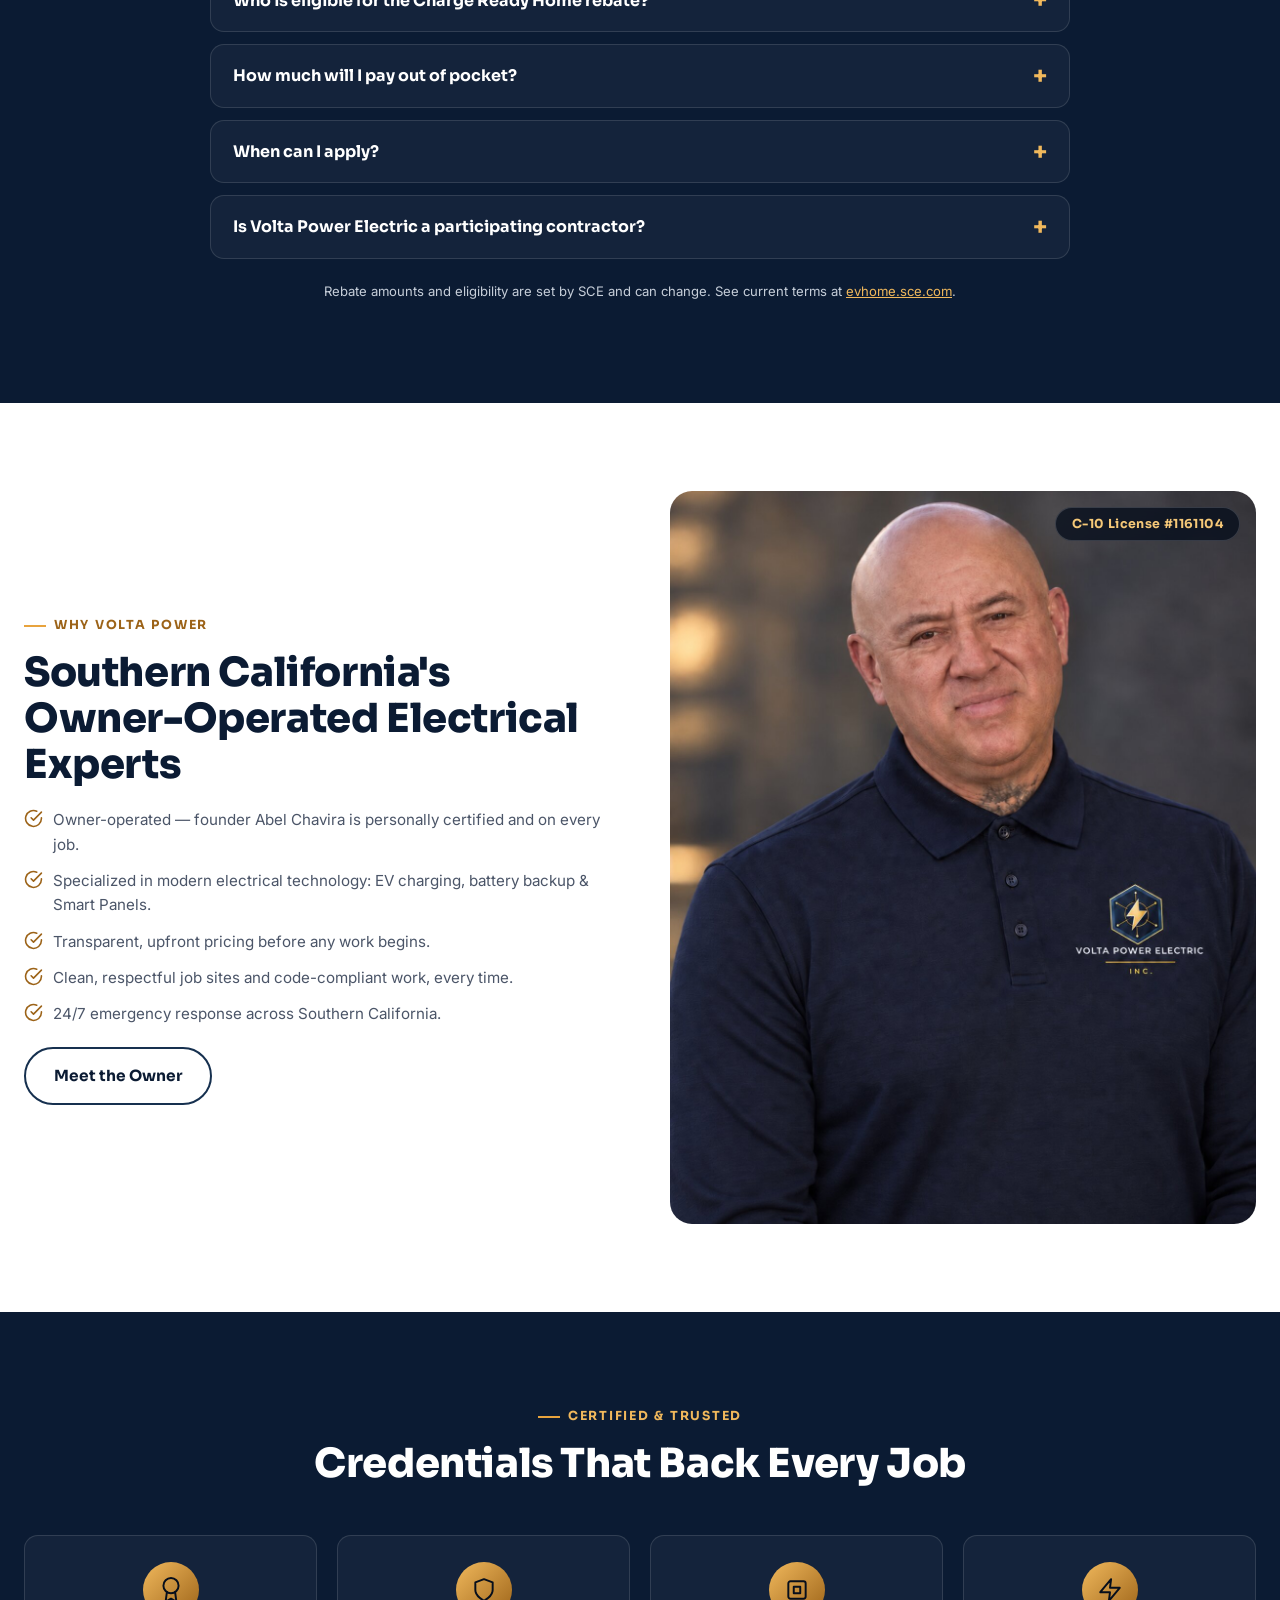
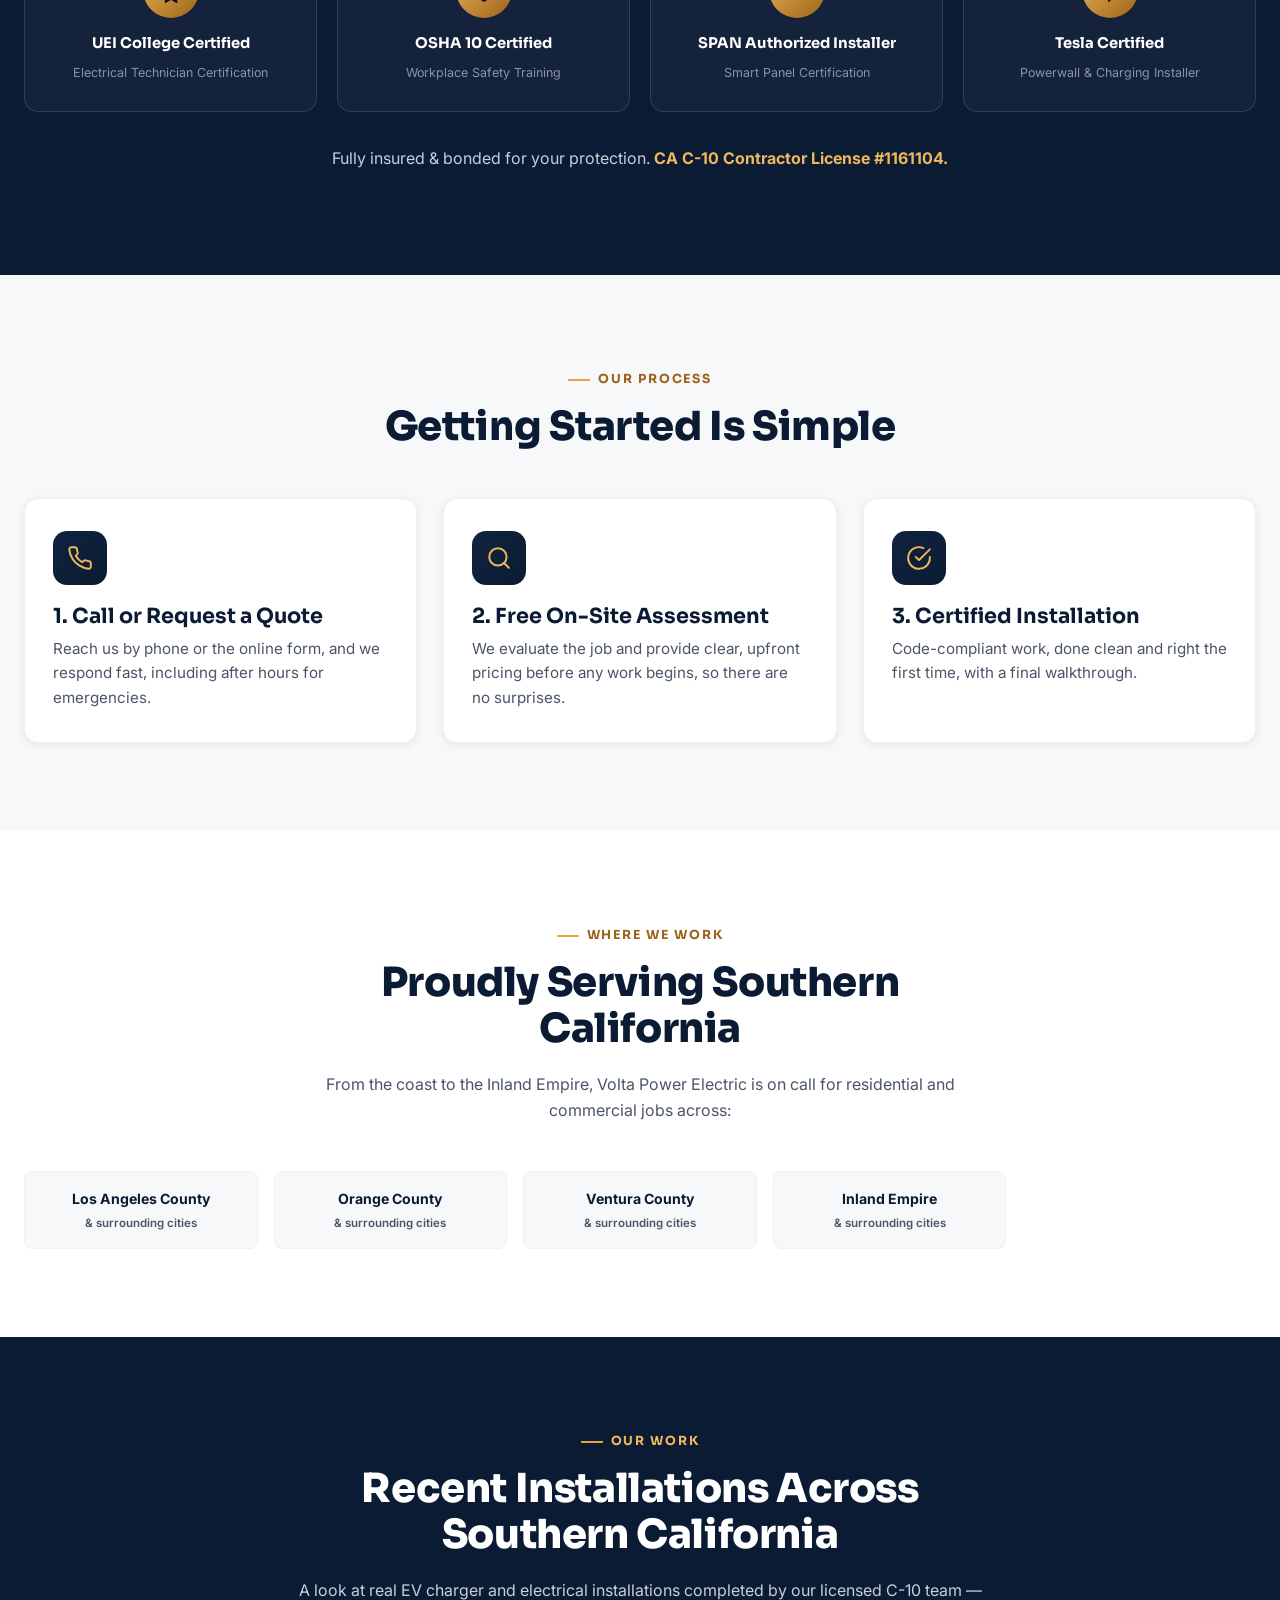
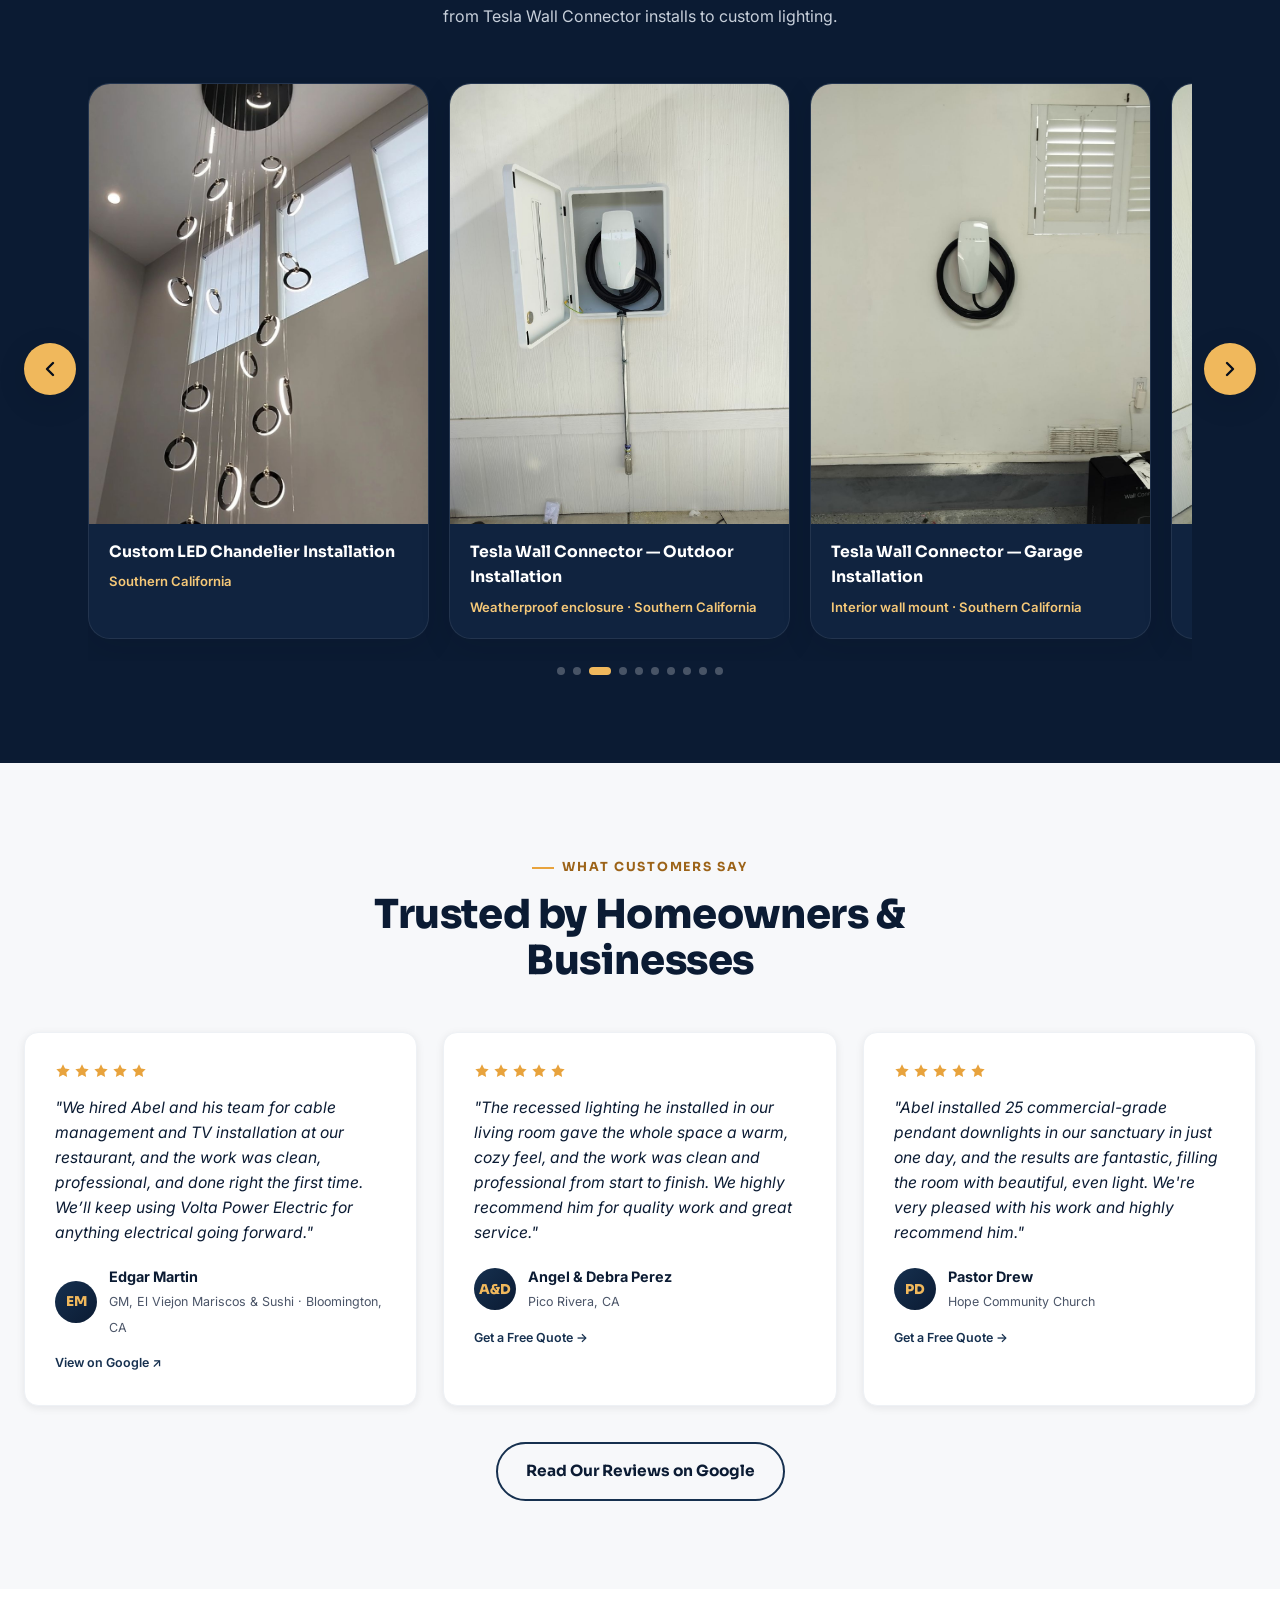
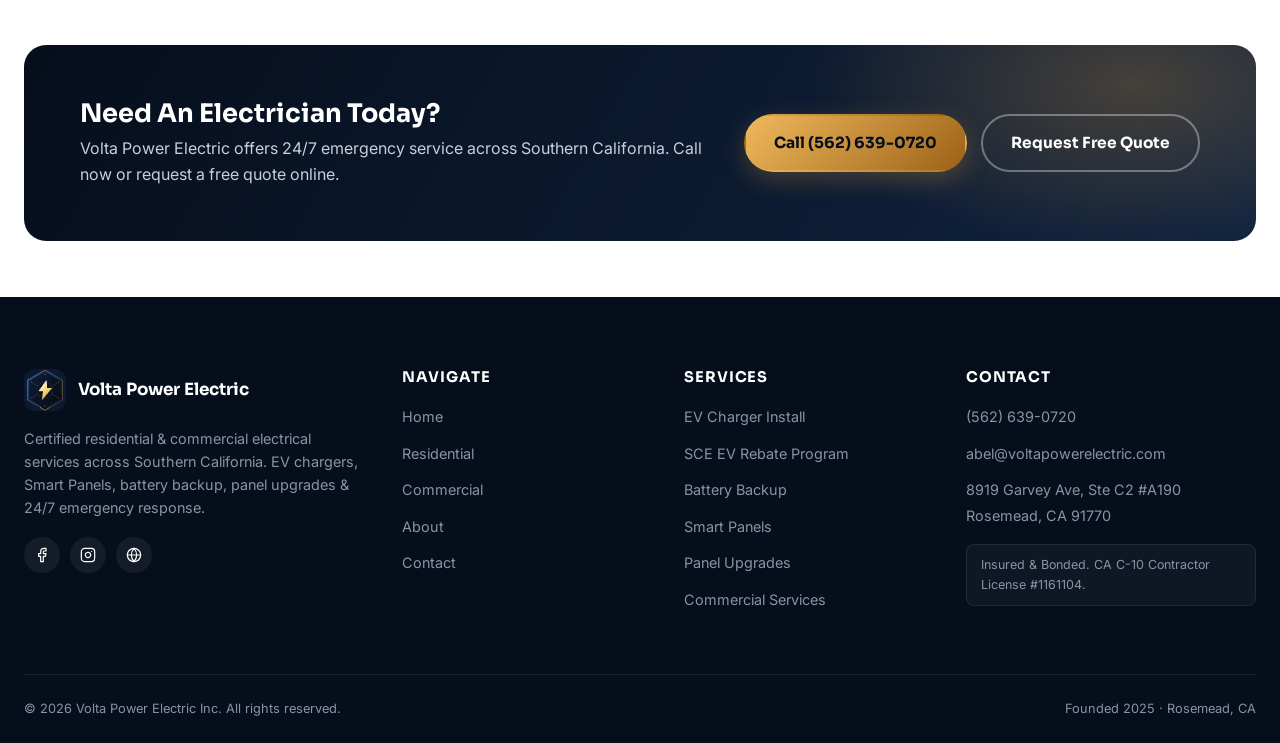
==== commit e6abbfa8: "Add files via upload" ====
--- a/index.html
+++ b/index.html
@@ -7,6 +7,9 @@
 <meta name="description" content="Licensed C-10 electrician and SCE Charge Ready Home Program Participating Contractor. EV chargers, panel upgrades, Smart Panels &amp; 24/7 service across SoCal.">
 <meta name="robots" content="index, follow">
 <link rel="canonical" href="https://voltapowerelectric.com/">
+<link rel="alternate" hreflang="en" href="https://voltapowerelectric.com/">
+<link rel="alternate" hreflang="es" href="https://voltapowerelectric.com/es/">
+<link rel="alternate" hreflang="x-default" href="https://voltapowerelectric.com/">
 <meta name="theme-color" content="#0b1b33">
 <link rel="icon" type="image/png" href="assets/images/favicon-32.png">
 <link rel="apple-touch-icon" href="assets/images/apple-touch-icon.png">
@@ -26,7 +29,7 @@
 <link rel="preconnect" href="https://fonts.googleapis.com">
 <link rel="preconnect" href="https://fonts.gstatic.com" crossorigin>
 <link href="https://fonts.googleapis.com/css2?family=Inter:wght@400;500;600;700;800&family=Sora:wght@600;700;800&display=swap" rel="stylesheet">
-<link rel="stylesheet" href="css/style.css?v=8">
+<link rel="stylesheet" href="css/style.css?v=11">
 
 <script type="application/ld+json">
 {
@@ -35,6 +38,7 @@
   "@id": "https://voltapowerelectric.com/#business",
   "name": "Volta Power Electric",
   "legalName": "Volta Power Electric Inc.",
+  "knowsLanguage": ["en", "es"],
   "url": "https://voltapowerelectric.com/",
   "image": [
     "https://voltapowerelectric.com/assets/images/logo-full.png",
@@ -346,6 +350,7 @@
       </a>
       <a href="contact.html" class="btn btn-gold btn-sm">Get Free Quote</a>
     </div>
+    <div class="lang-toggle" role="group" aria-label="Language / Idioma"><a href="/" lang="en" hreflang="en" class="is-active" aria-current="true">EN</a><a href="/es/" lang="es" hreflang="es">ES</a></div>
     <button class="nav-toggle" aria-label="Toggle navigation"><span></span></button>
   </div>
 </header>
@@ -356,6 +361,7 @@
   <a href="commercial.html">Commercial</a>
   <a href="about.html">About</a>
   <a href="contact.html#book-online">Appointment</a>
+  <a href="/es/" lang="es" hreflang="es">Español</a>
   <a href="tel:+15626390720" class="btn btn-gold btn-block">Call (562) 639-0720</a>
 </nav>
 
--- a/css/style.css
+++ b/css/style.css
@@ -1066,24 +1066,24 @@
 }
 .rebate-faq { max-width: 860px; margin: 72px auto 0; }
 .rebate-faq h3 { text-align: center; margin-bottom: 24px; }
-.faq-item {
+.sce-rebate .faq-item {
   background: rgba(255,255,255,.04);
   border: 1px solid rgba(255,255,255,.12);
   border-radius: var(--radius-md);
   margin-bottom: 12px;
 }
-.faq-item summary {
+.sce-rebate .faq-item summary {
   cursor: pointer;
   list-style: none;
   display: flex; justify-content: space-between; align-items: center; gap: 16px;
   padding: 18px 22px;
   font-family: var(--font-head); font-weight: 700; color: var(--white);
 }
-.faq-item summary::-webkit-details-marker { display: none; }
-.faq-item summary::after { content: "+"; font-size: 1.5rem; line-height: 1; color: var(--gold-400); flex: 0 0 auto; }
-.faq-item[open] summary::after { content: "\2212"; }
-.faq-item summary:focus-visible { outline: 3px solid var(--gold-500); outline-offset: 2px; border-radius: var(--radius-md); }
-.faq-item p { padding: 0 22px 20px; margin: 0; color: var(--gray-300); font-size: .95rem; }
+.sce-rebate .faq-item summary::-webkit-details-marker { display: none; }
+.sce-rebate .faq-item summary::after { content: "+"; font-size: 1.5rem; line-height: 1; color: var(--gold-400); flex: 0 0 auto; }
+.sce-rebate .faq-item[open] summary::after { content: "\2212"; }
+.sce-rebate .faq-item summary:focus-visible { outline: 3px solid var(--gold-500); outline-offset: 2px; border-radius: var(--radius-md); }
+.sce-rebate .faq-item p { padding: 0 22px 20px; margin: 0; color: var(--gray-300); font-size: .95rem; }
 .rebate-note { text-align: center; color: var(--gray-500); font-size: .82rem; margin-top: 22px; }
 .rebate-note a { color: var(--gold-400); text-decoration: underline; }
 @media (max-width: 940px) {
@@ -1095,3 +1095,40 @@
   .rebate-gallery figcaption { font-size: .8rem; padding: 26px 12px 10px; }
   .rebate-actions .btn { width: 100%; justify-content: center; }
 }
+
+/* In-text links inside service rows and FAQ answers (e.g. links to the SCE rebate section) */
+.service-row p a,
+.faq-item p a {
+  color: var(--gold-600);
+  font-weight: 600;
+  text-decoration: underline;
+  text-underline-offset: 2px;
+}
+.service-row p a:hover,
+.faq-item p a:hover { color: var(--navy-900); }
+
+/* ---------- Language toggle (EN | ES) ---------- */
+.lang-toggle {
+  display: inline-flex;
+  align-items: center;
+  flex: 0 0 auto;
+  padding: 3px;
+  border: 1px solid rgba(255,255,255,.28);
+  border-radius: 999px;
+}
+.lang-toggle a {
+  font-family: var(--font-head);
+  font-weight: 700;
+  font-size: .78rem;
+  letter-spacing: .06em;
+  line-height: 1;
+  padding: 7px 10px;
+  border-radius: 999px;
+  color: var(--gray-300);
+  transition: background .18s ease, color .18s ease;
+}
+.lang-toggle a:hover { color: var(--white); }
+.lang-toggle a.is-active { background: var(--gold-400); color: var(--navy-950); }
+@media (max-width: 1200px) {
+  .lang-toggle { margin-left: auto; margin-right: -10px; }
+}
